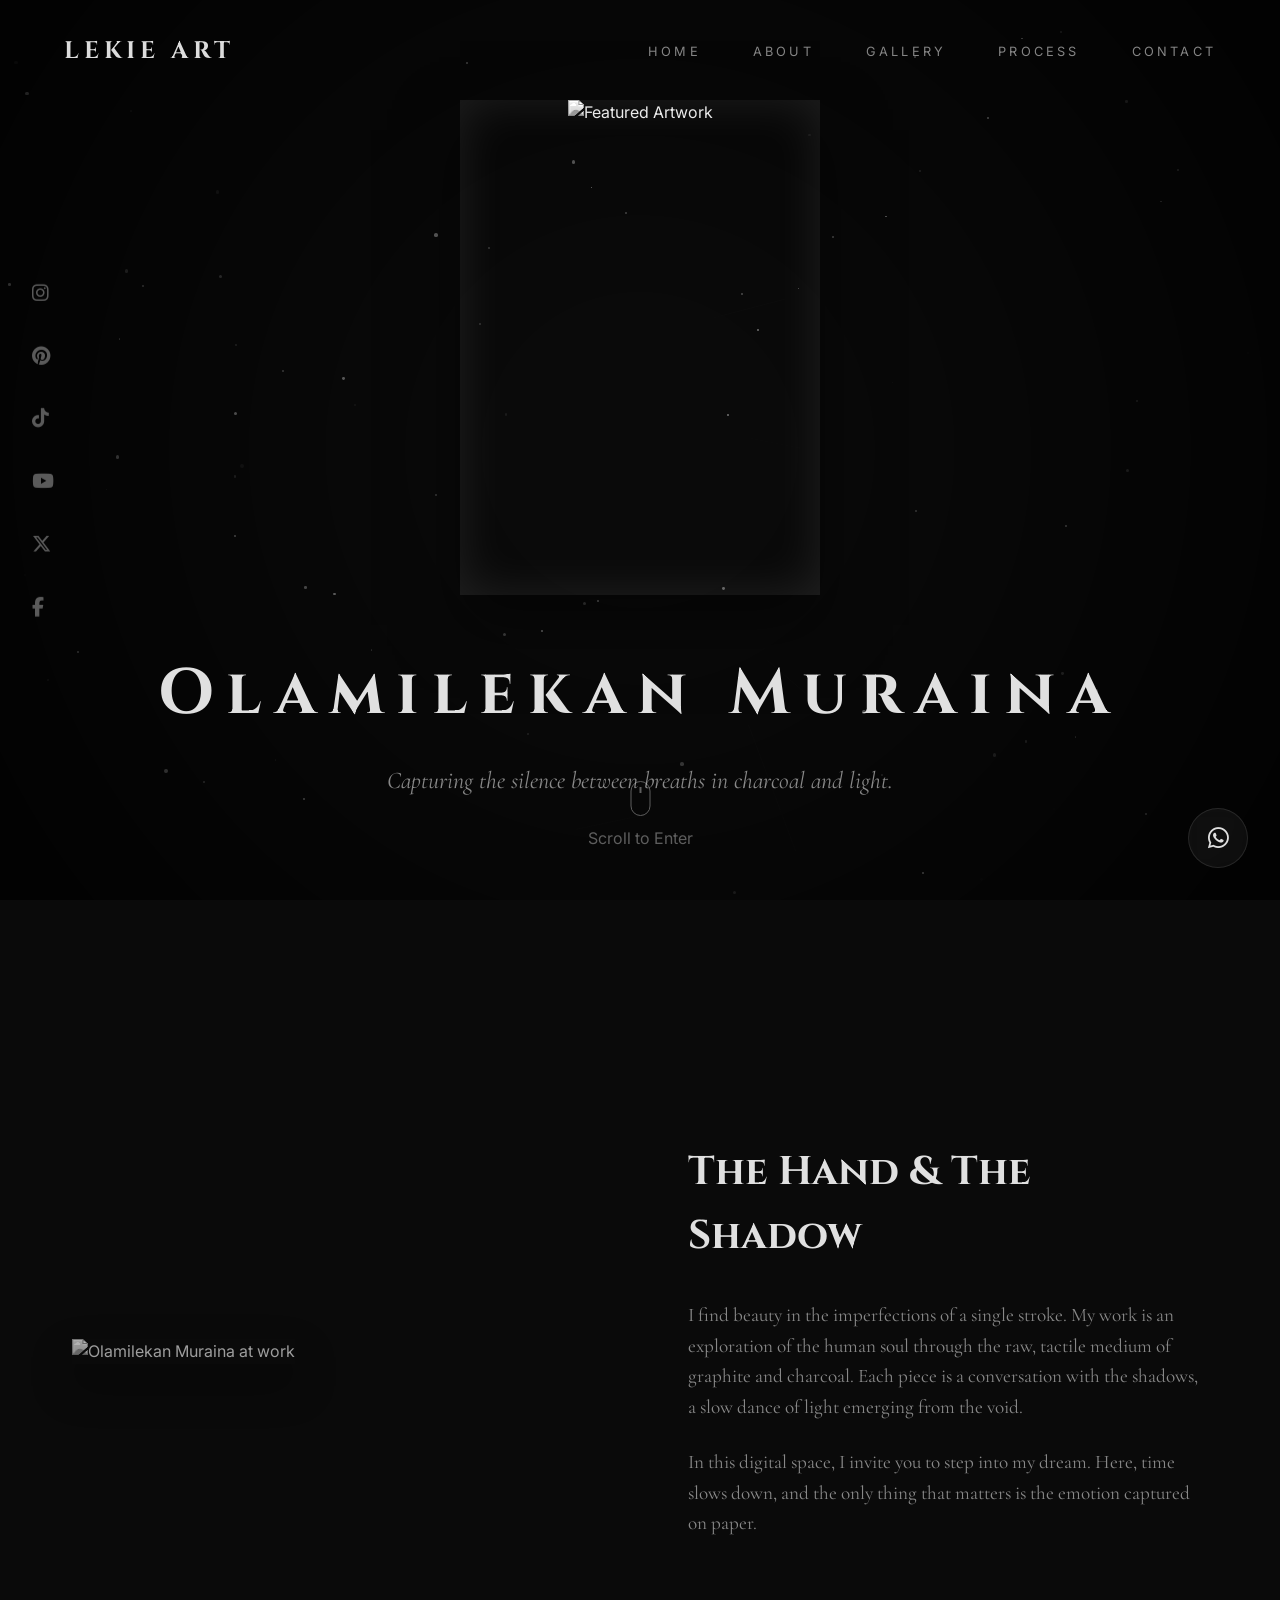
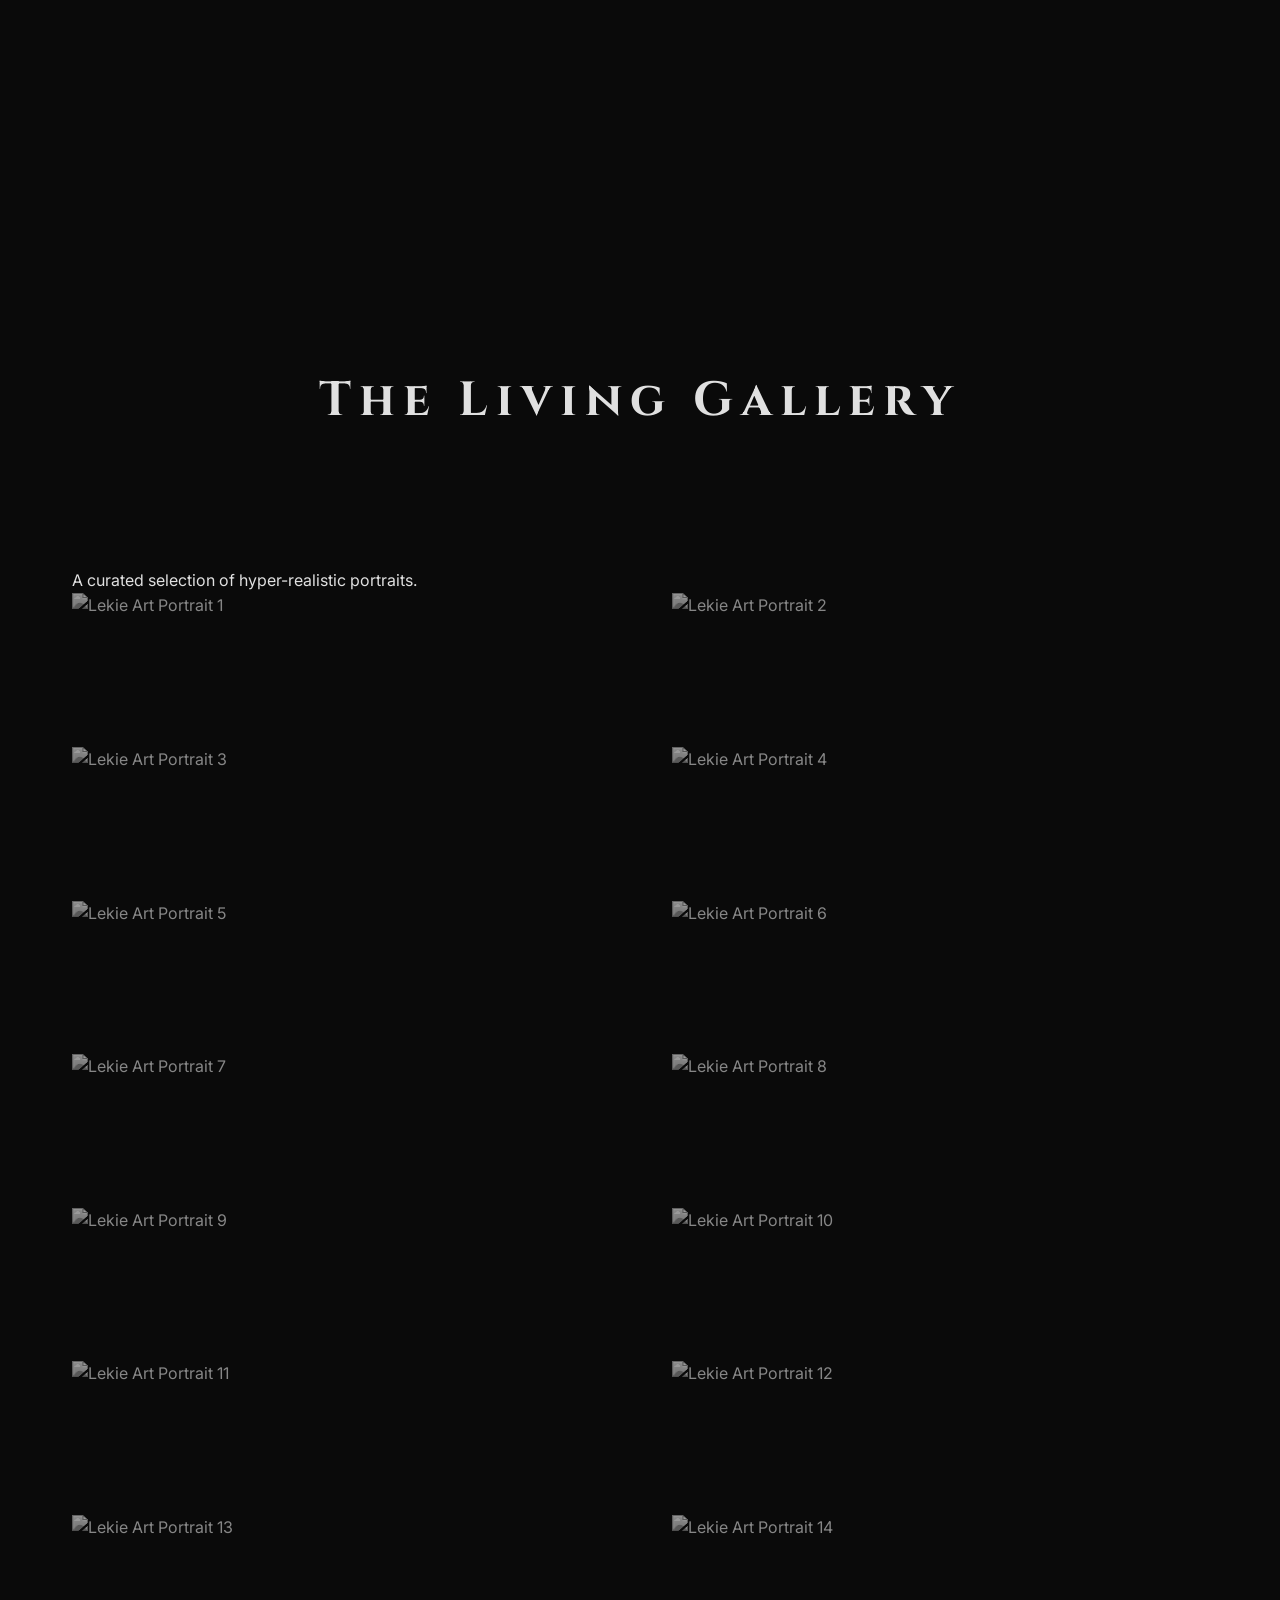
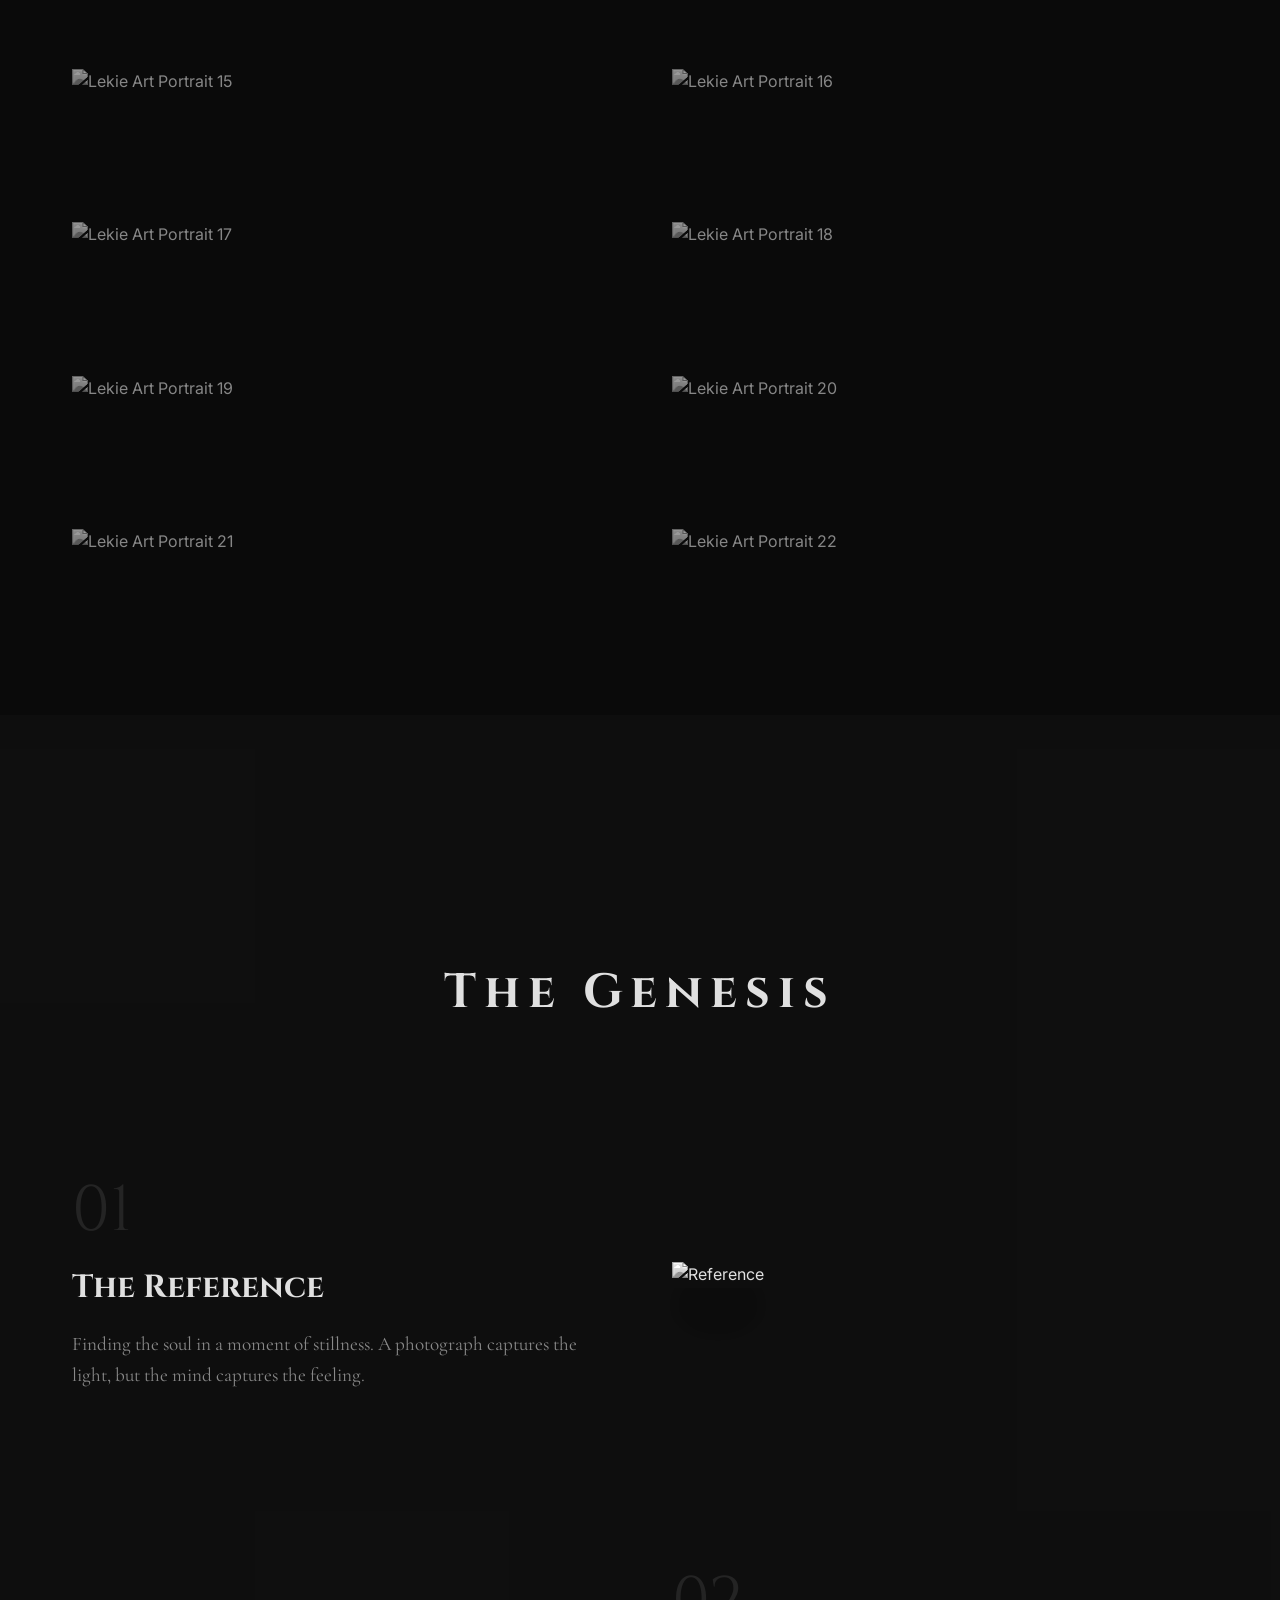
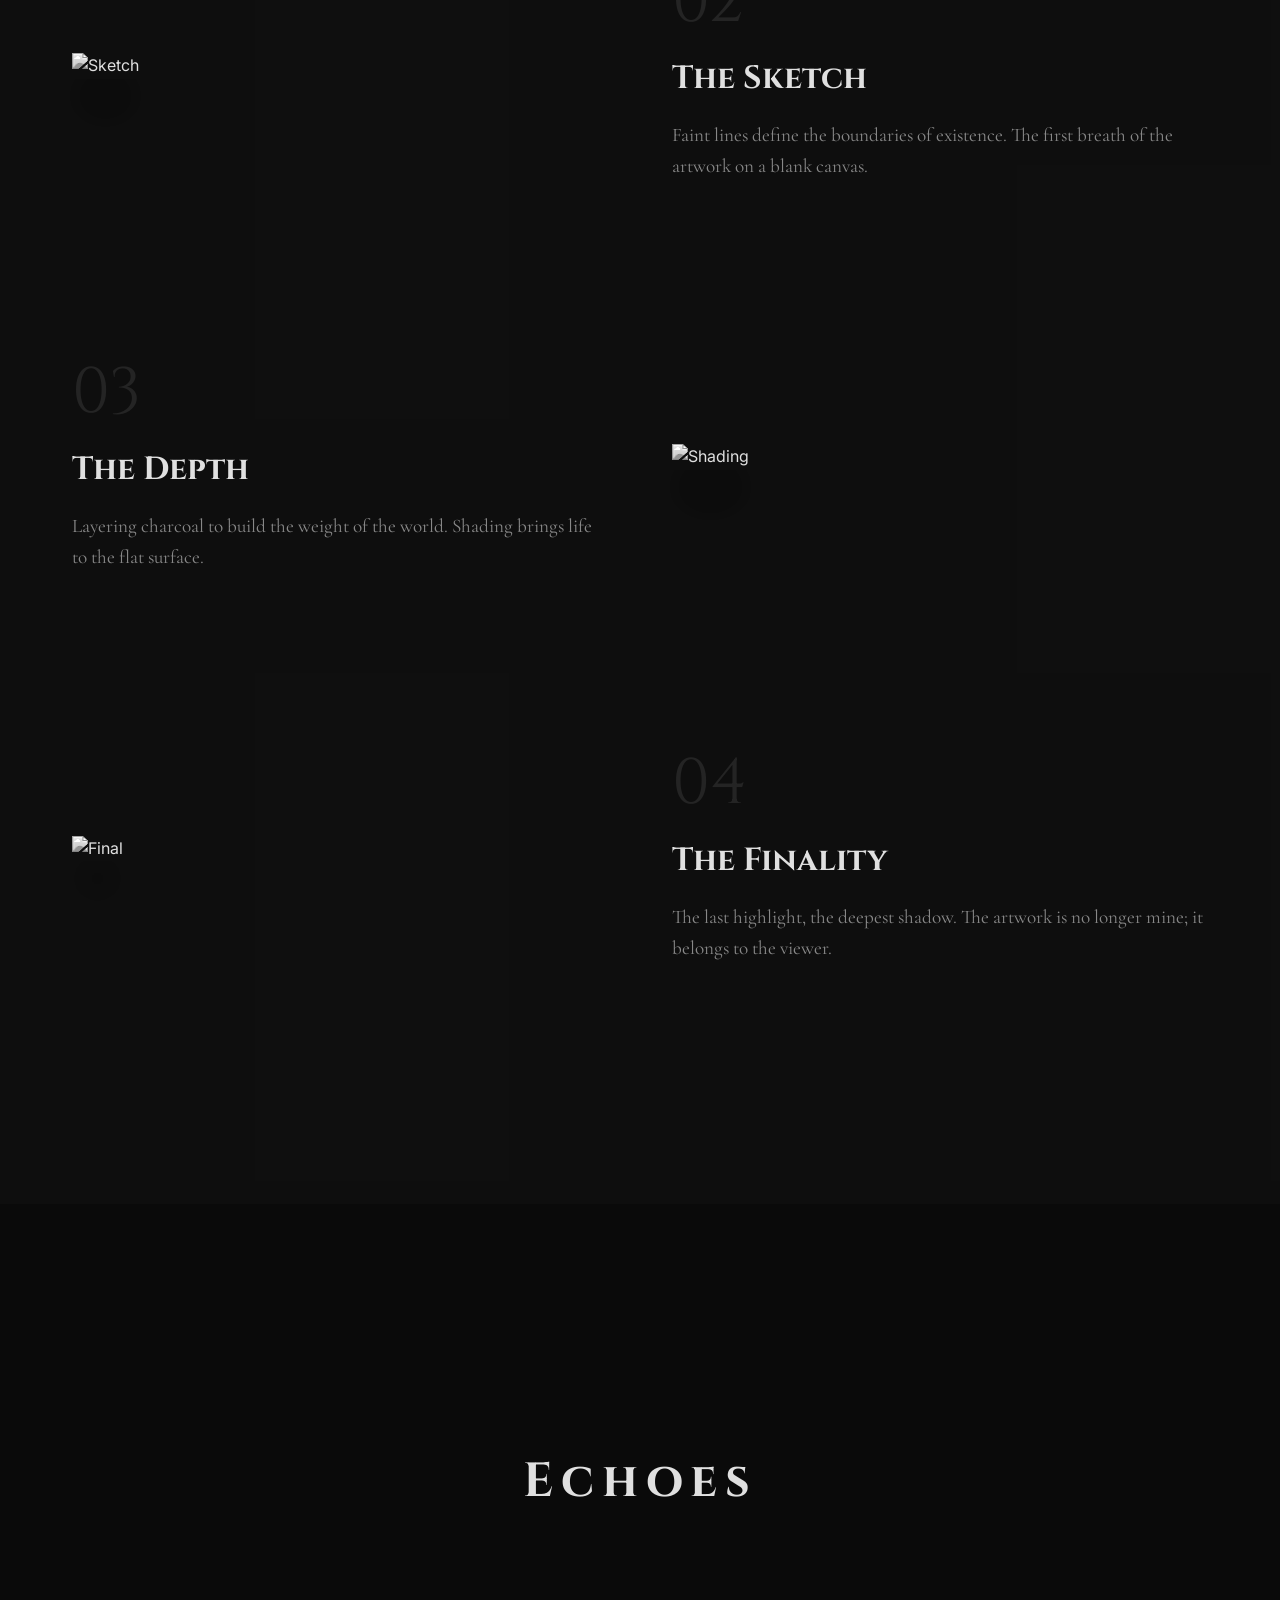
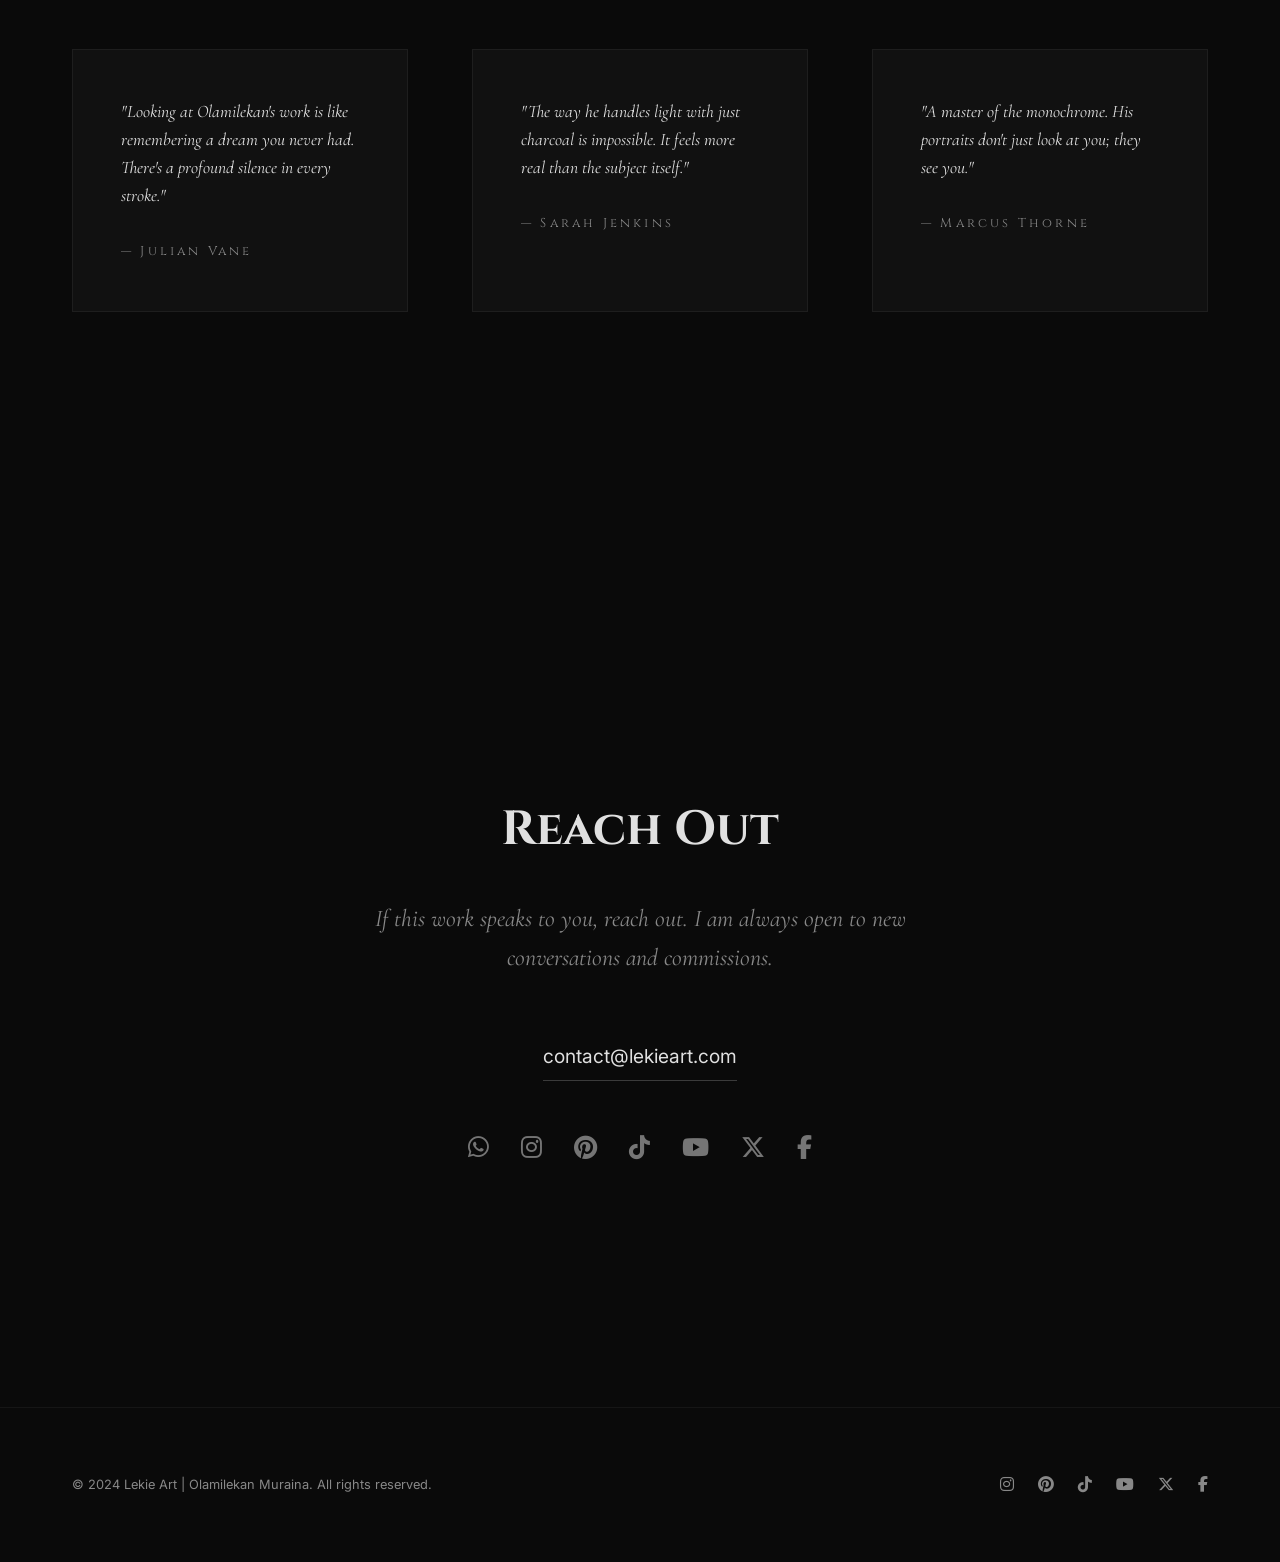
==== index.html @ ccc3f645 "Update index.html" ====
<!DOCTYPE html>
<html lang="en">
<head>
    <meta charset="UTF-8">
    <meta name="viewport" content="width=device-width, initial-scale=1.0">
    <title>Lekie Art | Immersive Portrait Gallery by Olamilekan Muraina</title>
    <link rel="stylesheet" href="style.css">
    <!-- Google Fonts for elegant typography -->
    <link rel="preconnect" href="https://fonts.googleapis.com">
    <link rel="preconnect" href="https://fonts.gstatic.com" crossorigin>
    <link href="https://fonts.googleapis.com/css2?family=Cinzel:wght@400;700&family=Cormorant+Garamond:ital,wght@0,300;0,400;0,600;1,300&family=Inter:wght@300;400&display=swap" rel="stylesheet">
    <!-- Font Awesome for minimal social icons -->
    <link rel="stylesheet" href="https://cdnjs.cloudflare.com/ajax/libs/font-awesome/6.4.0/css/all.min.css">
</head>
<body class="dark-theme">
    <!-- Background Experience Layers -->
    <div class="experience-container">
        <div class="fog-layer layer-1"></div>
        <div class="fog-layer layer-2"></div>
        <div class="particles-container" id="particles"></div>
        <canvas id="pencil-canvas"></canvas>
        <div class="vignette-overlay"></div>
        <div class="texture-overlay"></div>
    </div>

    <!-- Floating Side Dock (Desktop Only) -->
    <div class="side-dock">
        <a href="https://instagram.com" target="_blank" title="Instagram"><i class="fab fa-instagram"></i></a>
        <a href="https://pinterest.com" target="_blank" title="Pinterest"><i class="fab fa-pinterest"></i></a>
        <a href="https://tiktok.com" target="_blank" title="TikTok"><i class="fab fa-tiktok"></i></a>
        <a href="https://youtube.com" target="_blank" title="YouTube"><i class="fab fa-youtube"></i></a>
        <a href="https://twitter.com" target="_blank" title="X (Twitter)"><i class="fab fa-x-twitter"></i></a>
        <a href="https://facebook.com" target="_blank" title="Facebook"><i class="fab fa-facebook-f"></i></a>
    </div>

    <!-- Floating WhatsApp Button -->
    <a href="https://wa.me/1234567890?text=Hello%20Lekie%20Art,%20I%20would%20like%20to%20order%20a%20portrait." class="whatsapp-floating" target="_blank">
        <i class="fab fa-whatsapp"></i>
    </a>

    <!-- Navigation -->
    <nav class="main-nav">
        <div class="nav-logo" data-i18n="nav_logo">LEKIE ART</div>
        <div class="nav-links">
            <a href="#hero" data-i18n="nav_home">Home</a>
            <a href="#about" data-i18n="nav_about">About</a>
            <a href="#gallery" data-i18n="nav_gallery">Gallery</a>
            <a href="#process" data-i18n="nav_process">Process</a>
            <a href="#contact" data-i18n="nav_contact">Contact</a>
        </div>
        <div class="mobile-menu-toggle">
            <span></span>
            <span></span>
        </div>
    </nav>

    <main>
        <!-- 1. HERO SECTION -->
        <section id="hero" class="hero-section">
            <div class="hero-content">
                <div class="hero-artwork-container">
                    <img src="https://lh3.googleusercontent.com/pw/AP1GczMGSm-bZeTIZb7qQDPMNrzIxMgTmLqGm0sz9hpYajtfH-E4pO7nDr1UjZapRUQzbI-PKHCGfVksMRycrynv6yRExTO1uNEaJqpLobN8vYp6CTWjcqE=w1200" alt="Featured Artwork" class="hero-artwork">
                    <div class="artwork-glow"></div>
                </div>
                <div class="hero-text">
                    <h1 class="artist-name" data-i18n="artist_name">Olamilekan Muraina</h1>
                    <p class="emotional-line" data-i18n="hero_tagline">Capturing the silence between breaths in charcoal and light.</p>
                </div>
            </div>
            <div class="scroll-indicator">
                <div class="mouse"></div>
                <span data-i18n="scroll_down">Scroll to Enter</span>
            </div>
        </section>

        <!-- 2. ABOUT SECTION -->
        <section id="about" class="about-section reveal">
            <div class="container">
                <div class="about-grid">
                    <div class="about-image">
                        <img src="https://lh3.googleusercontent.com/pw/AP1GczP4dQIBBVotS_jtjJnp9sKLzruAUqhMxHumhxBW5XoSNMDYR--uMN8Xb8tub9FPpuq5xAyDcCZ65u-YtlrCeI_0YnhIMIGHE0jyleSlO87Er714FqY=w800" alt="Olamilekan Muraina at work">
                    </div>
                    <div class="about-content">
                        <h2 data-i18n="about_title">The Hand & The Shadow</h2>
                        <p data-i18n="about_p1">I find beauty in the imperfections of a single stroke. My work is an exploration of the human soul through the raw, tactile medium of graphite and charcoal. Each piece is a conversation with the shadows, a slow dance of light emerging from the void.</p>
                        <p data-i18n="about_p2">In this digital space, I invite you to step into my dream. Here, time slows down, and the only thing that matters is the emotion captured on paper.</p>
                    </div>
                </div>
            </div>
        </section>

        <!-- GALLERY: Auto-Rendering Grid -->
        <section id="gallery" class="gallery-section reveal">
            <div class="container">
                <div class="section-header">
                    <h2 class="section-title">The Living Gallery</h2>
                    <p class="section-subtitle">A curated selection of hyper-realistic portraits.</p>
                </div>
                <div class="gallery-grid" id="auto-gallery">
                    <!-- Images will be auto-rendered here from Google Photos -->
                </div>
            </div>
        </section>

        <!-- 5. PROCESS SECTION -->
        <section id="process" class="process-section reveal">
            <div class="container">
                <h2 class="section-title" data-i18n="process_title">The Genesis</h2>
                <div class="process-walkthrough">
                    <div class="process-step" data-step="1">
                        <div class="step-info">
                            <span class="step-number">01</span>
                            <h3 data-i18n="process_step1_title">The Reference</h3>
                            <p data-i18n="process_step1_desc">Finding the soul in a moment of stillness. A photograph captures the light, but the mind captures the feeling.</p>
                        </div>
                        <div class="step-visual">
                            <img src="https://lh3.googleusercontent.com/pw/AP1GczOhOQx1TqAq3IYuMtusn6HvGn8IPzCKhoER8eDU8Q35Tne_iFlpS5HgGekLYIYyOFBvieD8pVban8BmMFfhyf6XwjuzK44pQVUGz4OlUYStZcAaCZU=w600" alt="Reference">
                        </div>
                    </div>
                    <div class="process-step" data-step="2">
                        <div class="step-info">
                            <span class="step-number">02</span>
                            <h3 data-i18n="process_step2_title">The Sketch</h3>
                            <p data-i18n="process_step2_desc">Faint lines define the boundaries of existence. The first breath of the artwork on a blank canvas.</p>
                        </div>
                        <div class="step-visual">
                            <img src="https://lh3.googleusercontent.com/pw/AP1GczOyTUkYgCdMAAW0nb-kPETmjZQ6nS9F9ZR981XqrOAu-ApGogU2wYqlQsH4CCnKzO5dSbti_lu9Y9EFn6ltyCtebEOiIxyyzR5FXuZU__qgKSHE90k=w600" alt="Sketch">
                        </div>
                    </div>
                    <div class="process-step" data-step="3">
                        <div class="step-info">
                            <span class="step-number">03</span>
                            <h3 data-i18n="process_step3_title">The Depth</h3>
                            <p data-i18n="process_step3_desc">Layering charcoal to build the weight of the world. Shading brings life to the flat surface.</p>
                        </div>
                        <div class="step-visual">
                            <img src="https://lh3.googleusercontent.com/pw/AP1GczMyXDhuj4c7VA0lA7_V4XqohxdsrXSnK5e8oRMh91q67Pxgds5a7VrWBV5Am5s_yAcayJm-RN2yfS0JMCl5hkZA_pIr6pYq9JxaNamobTI1npdFzFA=w600" alt="Shading">
                        </div>
                    </div>
                    <div class="process-step" data-step="4">
                        <div class="step-info">
                            <span class="step-number">04</span>
                            <h3 data-i18n="process_step4_title">The Finality</h3>
                            <p data-i18n="process_step4_desc">The last highlight, the deepest shadow. The artwork is no longer mine; it belongs to the viewer.</p>
                        </div>
                        <div class="step-visual">
                            <img src="https://lh3.googleusercontent.com/pw/AP1GczPfgz-jIjTgGUKhU_C1srDqM2xaWS7JGQSInTe4zizJkL1stZHwyWzeoyZNJaxFw3fRZ1er0H-H7AVuzyKKXugOERjr8QGwgoOd9oVR9FkVLeJUllE=w600" alt="Final">
                        </div>
                    </div>
                </div>
            </div>
        </section>

        <!-- 6. TESTIMONIAL SECTION -->
        <section id="testimonials" class="testimonials-section reveal">
            <div class="container">
                <h2 class="section-title" data-i18n="testimonials_title">Echoes</h2>
                <div class="testimonial-grid">
                    <div class="testimonial-card">
                        <p class="quote" data-i18n="testimonial1_text">"Looking at Olamilekan's work is like remembering a dream you never had. There's a profound silence in every stroke."</p>
                        <p class="author">— Julian Vane</p>
                    </div>
                    <div class="testimonial-card">
                        <p class="quote" data-i18n="testimonial2_text">"The way he handles light with just charcoal is impossible. It feels more real than the subject itself."</p>
                        <p class="author">— Sarah Jenkins</p>
                    </div>
                    <div class="testimonial-card">
                        <p class="quote" data-i18n="testimonial3_text">"A master of the monochrome. His portraits don't just look at you; they see you."</p>
                        <p class="author">— Marcus Thorne</p>
                    </div>
                </div>
            </div>
        </section>

        <!-- 7. CONTACT SECTION -->
        <section id="contact" class="contact-section reveal">
            <div class="container">
                <div class="contact-content">
                    <h2 data-i18n="contact_title">Reach Out</h2>
                    <p class="invitation" data-i18n="contact_invitation">If this work speaks to you, reach out. I am always open to new conversations and commissions.</p>
                    <div class="contact-links">
                        <a href="mailto:contact@lekieart.com" class="contact-link email">contact@lekieart.com</a>
                        <div class="contact-social-icons">
                            <a href="https://wa.me/1234567890?text=Hello%20Lekie%20Art,%20I%20would%20like%20to%20order%20a%20portrait." target="_blank"><i class="fab fa-whatsapp"></i></a>
                            <a href="https://instagram.com" target="_blank"><i class="fab fa-instagram"></i></a>
                            <a href="https://pinterest.com" target="_blank"><i class="fab fa-pinterest"></i></a>
                            <a href="https://tiktok.com" target="_blank"><i class="fab fa-tiktok"></i></a>
                            <a href="https://youtube.com" target="_blank"><i class="fab fa-youtube"></i></a>
                            <a href="https://twitter.com" target="_blank"><i class="fab fa-x-twitter"></i></a>
                            <a href="https://facebook.com" target="_blank"><i class="fab fa-facebook-f"></i></a>
                        </div>
                    </div>
                </div>
            </div>
        </section>
    </main>

    <!-- 8. FOOTER -->
    <footer class="main-footer">
        <div class="container">
            <div class="footer-grid">
                <div class="footer-info">
                    <p>&copy; 2024 Lekie Art | Olamilekan Muraina. <span data-i18n="footer_rights">All rights reserved.</span></p>
                </div>
                <div class="footer-social">
                    <a href="https://instagram.com" target="_blank"><i class="fab fa-instagram"></i></a>
                    <a href="https://pinterest.com" target="_blank"><i class="fab fa-pinterest"></i></a>
                    <a href="https://tiktok.com" target="_blank"><i class="fab fa-tiktok"></i></a>
                    <a href="https://youtube.com" target="_blank"><i class="fab fa-youtube"></i></a>
                    <a href="https://twitter.com" target="_blank"><i class="fab fa-x-twitter"></i></a>
                    <a href="https://facebook.com" target="_blank"><i class="fab fa-facebook-f"></i></a>
                </div>
            </div>
        </div>
    </footer>

    <!-- 4. ARTWORK VIEW MODE (LIGHTBOX) -->
    <div id="lightbox" class="lightbox">
        <div class="lightbox-close">&times;</div>
        <div class="lightbox-content">
            <img id="lightbox-img" src="" alt="Enlarged Artwork">
            <div class="lightbox-caption">
                <h3 id="lightbox-title"></h3>
                <p id="lightbox-desc"></p>
                <p id="lightbox-price" class="price-tag"></p>
            </div>
        </div>
        <div class="lightbox-nav">
            <button id="prev-art">&larr;</button>
            <button id="next-art">&rarr;</button>
        </div>
    </div>

    <script src="script.js"></script>
</body>
</html>
---- style.css ----
/* 
   LEKIE ART - STYLESHEET
   Cinematic, Emotional, Immersive
*/

:root {
    --bg-color: #0a0a0a;
    --text-color: #e0e0e0;
    --accent-color: #ffffff;
    --dim-text: #888888;
    --overlay-bg: rgba(0, 0, 0, 0.95);
    --transition-slow: 1.2s cubic-bezier(0.2, 0, 0.2, 1);
    --transition-med: 0.6s cubic-bezier(0.4, 0, 0.2, 1);
    --font-main: 'Inter', sans-serif;
    --font-serif: 'Cormorant Garamond', serif;
    --font-display: 'Cinzel', serif;
}

* {
    margin: 0;
    padding: 0;
    box-sizing: border-box;
}

html {
    scroll-behavior: smooth;
}

body {
    background-color: var(--bg-color);
    color: var(--text-color);
    font-family: var(--font-main);
    line-height: 1.6;
    overflow-x: hidden;
    -webkit-font-smoothing: antialiased;
}

.container {
    max-width: 1200px;
    margin: 0 auto;
    padding: 0 2rem;
}

/* --- BACKGROUND EXPERIENCE --- */

.experience-container {
    position: fixed;
    top: 0;
    left: 0;
    width: 100%;
    height: 100%;
    z-index: -1;
    overflow: hidden;
    pointer-events: none;
}

.fog-layer {
    position: absolute;
    top: 0;
    left: 0;
    width: 200%;
    height: 100%;
    background: url('https://www.transparenttextures.com/patterns/fog.png');
    opacity: 0.15;
    filter: blur(8px);
}

.layer-1 {
    animation: fogMove 60s linear infinite;
}

.layer-2 {
    animation: fogMove 90s linear infinite reverse;
    opacity: 0.1;
}

@keyframes fogMove {
    from { transform: translateX(0); }
    to { transform: translateX(-50%); }
}

#pencil-canvas {
    position: absolute;
    top: 0;
    left: 0;
    width: 100%;
    height: 100%;
    opacity: 0.2;
}

.vignette-overlay {
    position: absolute;
    top: 0;
    left: 0;
    width: 100%;
    height: 100%;
    background: radial-gradient(circle, transparent 20%, rgba(0,0,0,0.8) 100%);
}

.texture-overlay {
    position: absolute;
    top: 0;
    left: 0;
    width: 100%;
    height: 100%;
    background-image: url('https://www.transparenttextures.com/patterns/paper-fibers.png');
    opacity: 0.05;
    mix-blend-mode: overlay;
}

/* --- FLOATING ELEMENTS --- */

.side-dock {
    position: fixed;
    left: 2rem;
    top: 50%;
    transform: translateY(-50%);
    display: flex;
    flex-direction: column;
    gap: 2rem;
    z-index: 100;
    mix-blend-mode: difference;
}

.side-dock a {
    color: var(--text-color);
    font-size: 1.2rem;
    opacity: 0.4;
    transition: var(--transition-med);
}

.side-dock a:hover {
    opacity: 1;
    transform: scale(1.2);
    text-shadow: 0 0 10px rgba(255,255,255,0.5);
}

.whatsapp-floating {
    position: fixed;
    right: 2rem;
    bottom: 2rem;
    width: 60px;
    height: 60px;
    background: rgba(255,255,255,0.05);
    border: 1px solid rgba(255,255,255,0.1);
    border-radius: 50%;
    display: flex;
    align-items: center;
    justify-content: center;
    color: var(--text-color);
    font-size: 1.5rem;
    z-index: 1000;
    backdrop-filter: blur(10px);
    transition: var(--transition-med);
    text-decoration: none;
}

.whatsapp-floating:hover {
    background: rgba(255,255,255,0.1);
    transform: scale(1.1) rotate(10deg);
    box-shadow: 0 0 30px rgba(255,255,255,0.1);
}

/* --- NAVIGATION --- */

.main-nav {
    position: fixed;
    top: 0;
    left: 0;
    width: 100%;
    padding: 2rem 4rem;
    display: flex;
    justify-content: space-between;
    align-items: center;
    z-index: 100;
    mix-blend-mode: difference;
}

.nav-logo {
    font-family: var(--font-display);
    font-size: 1.5rem;
    letter-spacing: 0.3rem;
    font-weight: 700;
}

.nav-links a {
    color: var(--text-color);
    text-decoration: none;
    margin-left: 3rem;
    font-size: 0.8rem;
    text-transform: uppercase;
    letter-spacing: 0.2rem;
    transition: opacity 0.3s ease;
    opacity: 0.6;
}

.nav-links a:hover {
    opacity: 1;
}

.mobile-menu-toggle {
    display: none;
    cursor: pointer;
}

/* --- HERO SECTION --- */

.hero-section {
    height: 100vh;
    display: flex;
    align-items: center;
    justify-content: center;
    position: relative;
}

.hero-content {
    text-align: center;
    display: flex;
    flex-direction: column;
    align-items: center;
}

.hero-artwork-container {
    position: relative;
    width: 40vh;
    height: 55vh;
    margin-bottom: 3rem;
    box-shadow: 0 30px 60px rgba(0,0,0,0.5);
    animation: float 6s ease-in-out infinite;
}

.hero-artwork {
    width: 100%;
    height: 100%;
    object-fit: cover;
    filter: grayscale(100%) contrast(110%);
    transition: filter 1s ease;
}

.artwork-glow {
    position: absolute;
    top: 0;
    left: 0;
    width: 100%;
    height: 100%;
    box-shadow: inset 0 0 50px rgba(255,255,255,0.1);
    pointer-events: none;
}

.artist-name {
    font-family: var(--font-display);
    font-size: 4rem;
    letter-spacing: 0.8rem;
    margin-bottom: 1rem;
    opacity: 0;
    transform: translateY(20px);
    animation: fadeInUp 2s forwards 0.5s;
}

.emotional-line {
    font-family: var(--font-serif);
    font-style: italic;
    font-size: 1.5rem;
    color: var(--dim-text);
    opacity: 0;
    transform: translateY(20px);
    animation: fadeInUp 2s forwards 1s;
}

@keyframes fadeInUp {
    to { opacity: 1; transform: translateY(0); }
}

@keyframes float {
    0%, 100% { transform: translateY(0); }
    50% { transform: translateY(-20px); }
}

.scroll-indicator {
    position: absolute;
    bottom: 3rem;
    left: 50%;
    transform: translateX(-50%);
    display: flex;
    flex-direction: column;
    align-items: center;
    opacity: 0.4;
}

.mouse {
    width: 20px;
    height: 35px;
    border: 1px solid var(--text-color);
    border-radius: 10px;
    position: relative;
    margin-bottom: 10px;
}

.mouse::before {
    content: '';
    position: absolute;
    top: 5px;
    left: 50%;
    width: 2px;
    height: 6px;
    background: var(--text-color);
    transform: translateX(-50%);
    animation: scrollWheel 2s infinite;
}

@keyframes scrollWheel {
    0% { opacity: 1; transform: translateX(-50%) translateY(0); }
    100% { opacity: 0; transform: translateX(-50%) translateY(15px); }
}

/* --- ABOUT SECTION --- */

.about-section {
    padding: 15rem 0;
}

.about-grid {
    display: grid;
    grid-template-columns: 1fr 1fr;
    gap: 6rem;
    align-items: center;
}

.about-image img {
    width: 100%;
    filter: grayscale(100%) brightness(0.7);
    box-shadow: 0 20px 40px rgba(0,0,0,0.4);
}

.about-content h2 {
    font-family: var(--font-display);
    font-size: 2.5rem;
    margin-bottom: 2rem;
}

.about-content p {
    font-family: var(--font-serif);
    font-size: 1.2rem;
    margin-bottom: 1.5rem;
    color: var(--dim-text);
}

/* --- GALLERY SECTION --- */

.gallery-section {
    padding: 10rem 0;
}

.section-title {
    font-family: var(--font-display);
    font-size: 3rem;
    text-align: center;
    margin-bottom: 8rem;
    letter-spacing: 0.5rem;
}

.gallery-grid {
    display: grid;
    grid-template-columns: repeat(auto-fill, minmax(350px, 1fr));
    gap: 8rem 4rem;
}

.gallery-item {
    cursor: pointer;
    position: relative;
    overflow: hidden;
}

.gallery-item img {
    width: 100%;
    height: 500px;
    object-fit: cover;
    filter: grayscale(100%) brightness(0.6);
    transition: var(--transition-med);
}

.gallery-item:hover img {
    filter: grayscale(0%) brightness(1);
    transform: scale(1.05);
}

.item-info {
    margin-top: 1.5rem;
    text-align: center;
    opacity: 0;
    transition: var(--transition-med);
}

.gallery-item:hover .item-info {
    opacity: 1;
}

.item-info h3 {
    font-family: var(--font-display);
    font-size: 1rem;
    letter-spacing: 0.1rem;
}

.item-info p {
    font-family: var(--font-serif);
    font-style: italic;
    color: var(--dim-text);
}

/* --- PROCESS SECTION --- */

.process-section {
    padding: 15rem 0;
    background: rgba(255,255,255,0.02);
}

.process-walkthrough {
    display: flex;
    flex-direction: column;
    gap: 10rem;
}

.process-step {
    display: flex;
    align-items: center;
    gap: 4rem;
}

.process-step:nth-child(even) {
    flex-direction: row-reverse;
}

.step-info {
    flex: 1;
}

.step-number {
    font-family: var(--font-display);
    font-size: 4rem;
    opacity: 0.1;
    display: block;
}

.step-info h3 {
    font-family: var(--font-display);
    font-size: 2rem;
    margin-bottom: 1rem;
}

.step-info p {
    font-family: var(--font-serif);
    font-size: 1.2rem;
    color: var(--dim-text);
}

.step-visual {
    flex: 1;
}

.step-visual img {
    width: 100%;
    filter: grayscale(100%);
    box-shadow: 0 30px 60px rgba(0,0,0,0.5);
}

/* --- TESTIMONIALS --- */

.testimonials-section {
    padding: 15rem 0;
}

.testimonial-grid {
    display: grid;
    grid-template-columns: repeat(3, 1fr);
    gap: 4rem;
}

.testimonial-card {
    padding: 3rem;
    background: rgba(255,255,255,0.03);
    border: 1px solid rgba(255,255,255,0.05);
    transition: var(--transition-med);
}

.testimonial-card:hover {
    background: rgba(255,255,255,0.05);
    transform: translateY(-10px);
}

.quote {
    font-family: var(--font-serif);
    font-style: italic;
    font-size: 1.1rem;
    margin-bottom: 2rem;
    color: var(--text-color);
}

.author {
    font-family: var(--font-display);
    font-size: 0.8rem;
    letter-spacing: 0.2rem;
    color: var(--dim-text);
}

/* --- CONTACT SECTION --- */

.contact-section {
    padding: 15rem 0;
    text-align: center;
}

.contact-content h2 {
    font-family: var(--font-display);
    font-size: 3rem;
    margin-bottom: 2rem;
}

.invitation {
    font-family: var(--font-serif);
    font-size: 1.5rem;
    font-style: italic;
    color: var(--dim-text);
    max-width: 600px;
    margin: 0 auto 4rem;
}

.contact-links {
    display: flex;
    flex-direction: column;
    align-items: center;
    gap: 3rem;
}

.email {
    font-size: 1.2rem;
    color: var(--text-color);
    text-decoration: none;
    border-bottom: 1px solid rgba(255,255,255,0.2);
    padding-bottom: 0.5rem;
    transition: border-color 0.3s ease;
}

.email:hover {
    border-color: var(--text-color);
}

.contact-social-icons {
    display: flex;
    gap: 2rem;
    justify-content: center;
}

.contact-social-icons a {
    color: var(--text-color);
    font-size: 1.5rem;
    opacity: 0.5;
    transition: var(--transition-med);
}

.contact-social-icons a:hover {
    opacity: 1;
    transform: translateY(-5px);
    text-shadow: 0 0 15px rgba(255,255,255,0.3);
}

/* --- FOOTER --- */

.main-footer {
    padding: 4rem 0;
    border-top: 1px solid rgba(255,255,255,0.05);
}

.footer-grid {
    display: flex;
    justify-content: space-between;
    align-items: center;
    color: var(--dim-text);
    font-size: 0.8rem;
}

.footer-social {
    display: flex;
    gap: 1.5rem;
}

.footer-social a {
    color: var(--dim-text);
    text-decoration: none;
    font-size: 1rem;
    transition: color 0.3s ease;
}

.footer-social a:hover {
    color: var(--text-color);
}

/* --- LIGHTBOX --- */

.lightbox {
    position: fixed;
    top: 0;
    left: 0;
    width: 100%;
    height: 100%;
    background: var(--overlay-bg);
    z-index: 1000;
    display: none;
    justify-content: center;
    align-items: center;
    opacity: 0;
    transition: opacity 0.5s ease;
}

.lightbox.active {
    display: flex;
    opacity: 1;
}

.lightbox-content {
    max-width: 90%;
    max-height: 80%;
    position: relative;
    display: flex;
    flex-direction: column;
    align-items: center;
}

.lightbox-content img {
    max-width: 100%;
    max-height: 70vh;
    box-shadow: 0 0 100px rgba(0,0,0,0.8);
}

.lightbox-caption {
    margin-top: 2rem;
    text-align: center;
}

.lightbox-caption h3 {
    font-family: var(--font-display);
    font-size: 1.5rem;
    margin-bottom: 0.5rem;
}

.lightbox-caption p {
    font-family: var(--font-serif);
    font-style: italic;
    color: var(--dim-text);
}

.price-tag {
    margin-top: 1rem;
    font-family: var(--font-main);
    font-weight: 300;
    color: var(--text-color);
}

.lightbox-close {
    position: absolute;
    top: 2rem;
    right: 3rem;
    font-size: 3rem;
    cursor: pointer;
    opacity: 0.5;
    transition: opacity 0.3s ease;
}

.lightbox-close:hover {
    opacity: 1;
}

.lightbox-nav {
    position: absolute;
    width: 100%;
    display: flex;
    justify-content: space-between;
    padding: 0 4rem;
    pointer-events: none;
}

.lightbox-nav button {
    background: none;
    border: none;
    color: white;
    font-size: 3rem;
    cursor: pointer;
    pointer-events: auto;
    opacity: 0.3;
    transition: opacity 0.3s ease;
}

.lightbox-nav button:hover {
    opacity: 1;
}

/* --- REVEAL ANIMATION --- */

.reveal {
    opacity: 0;
    transform: translateY(50px);
    transition: all 1.5s cubic-bezier(0.2, 0, 0.2, 1);
}

.reveal.active {
    opacity: 1;
    transform: translateY(0);
}

/* --- RESPONSIVE --- */

@media (max-width: 1200px) {
    .side-dock {
        display: none;
    }
}

@media (max-width: 1024px) {
    .about-grid, .process-step, .process-step:nth-child(even) {
        grid-template-columns: 1fr;
        flex-direction: column;
        gap: 3rem;
    }
    
    .testimonial-grid {
        grid-template-columns: 1fr;
    }
    
    .artist-name {
        font-size: 3rem;
    }
}

@media (max-width: 768px) {
    .main-nav {
        padding: 1.5rem 2rem;
    }
    
    .nav-links {
        display: none; /* Mobile menu logic in JS */
    }
    
    .mobile-menu-toggle {
        display: block;
    }
    
    .hero-artwork-container {
        width: 30vh;
        height: 45vh;
    }
    
    .section-title {
        font-size: 2rem;
        margin-bottom: 4rem;
    }

    .whatsapp-floating {
        width: 50px;
        height: 50px;
        right: 1.5rem;
        bottom: 1.5rem;
        font-size: 1.2rem;
    }

    .contact-social-icons {
        gap: 1.5rem;
    }
}

@media (max-width: 480px) {
    .artist-name {
        font-size: 2.2rem;
        letter-spacing: 0.4rem;
    }
    
    .emotional-line {
        font-size: 1.1rem;
    }

    .gallery-grid {
        grid-template-columns: 1fr;
        gap: 4rem;
    }

    .gallery-item img {
        height: 400px;
    }
}
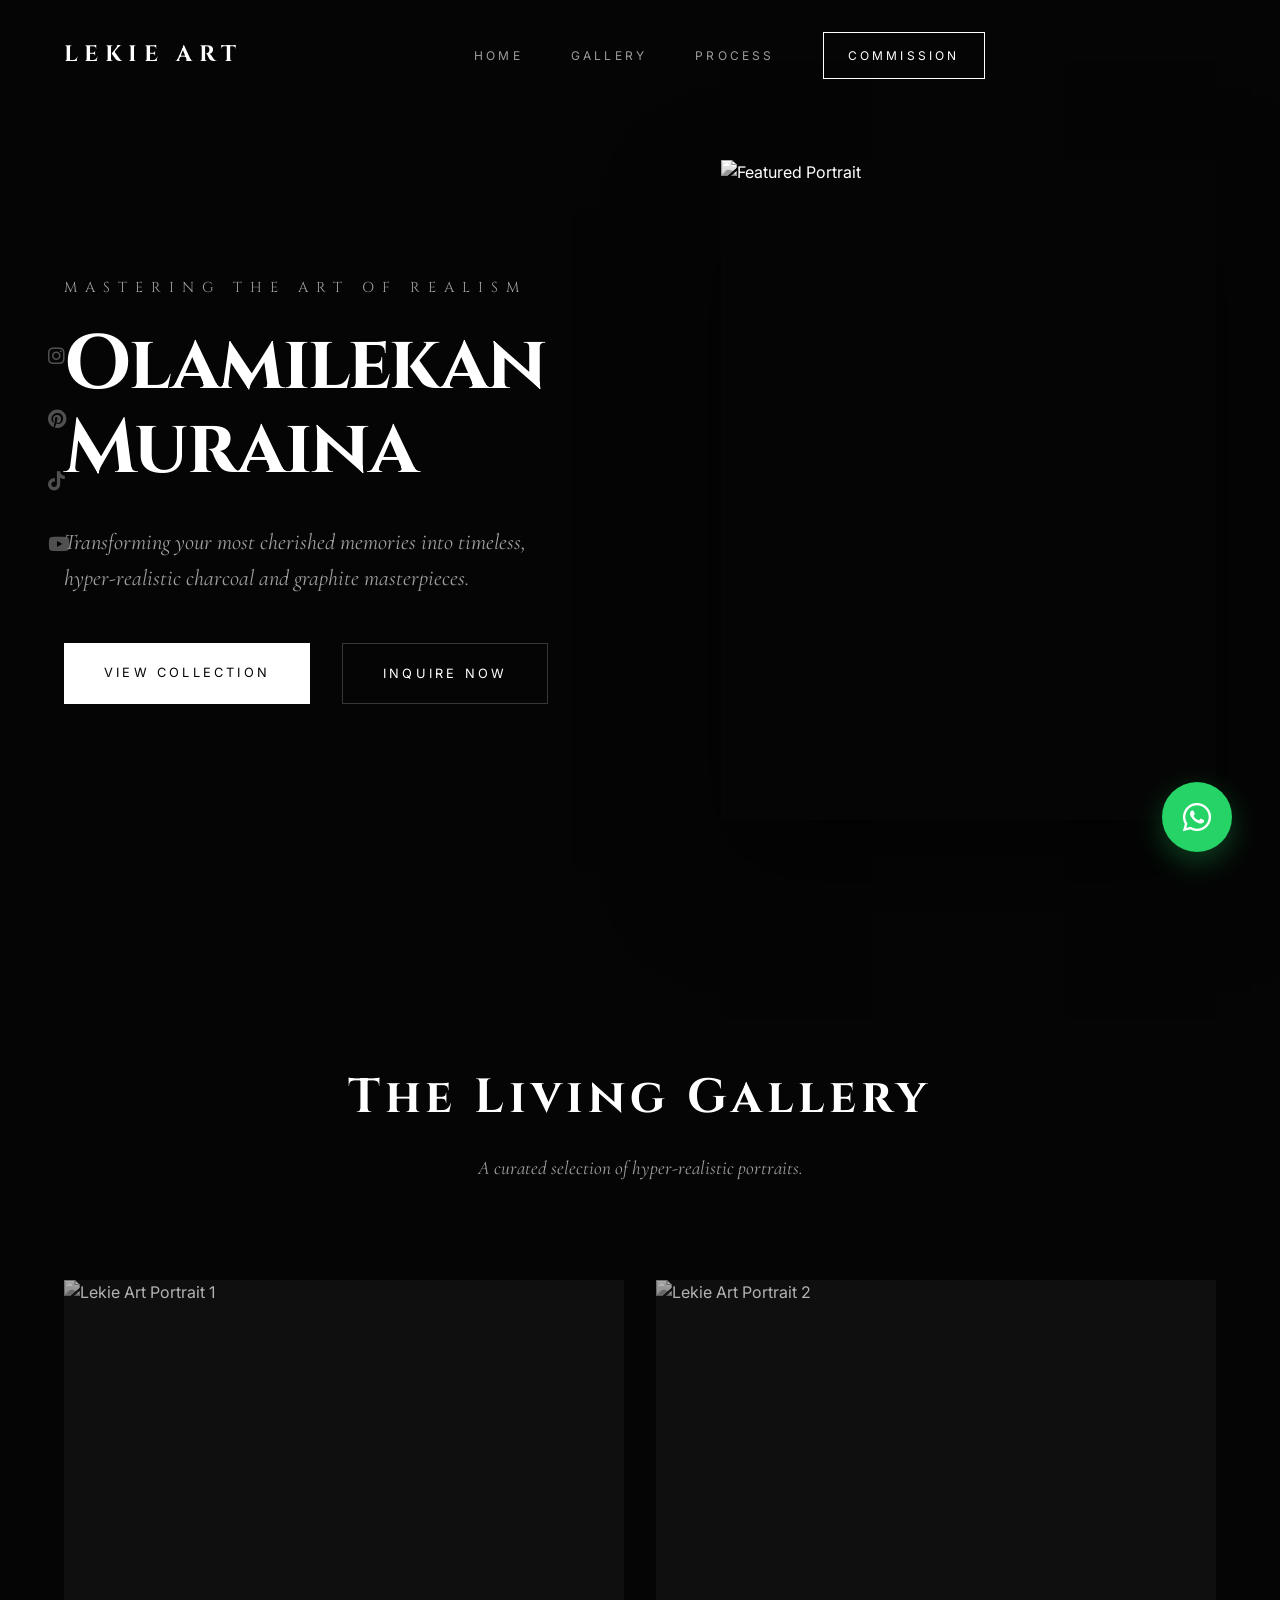
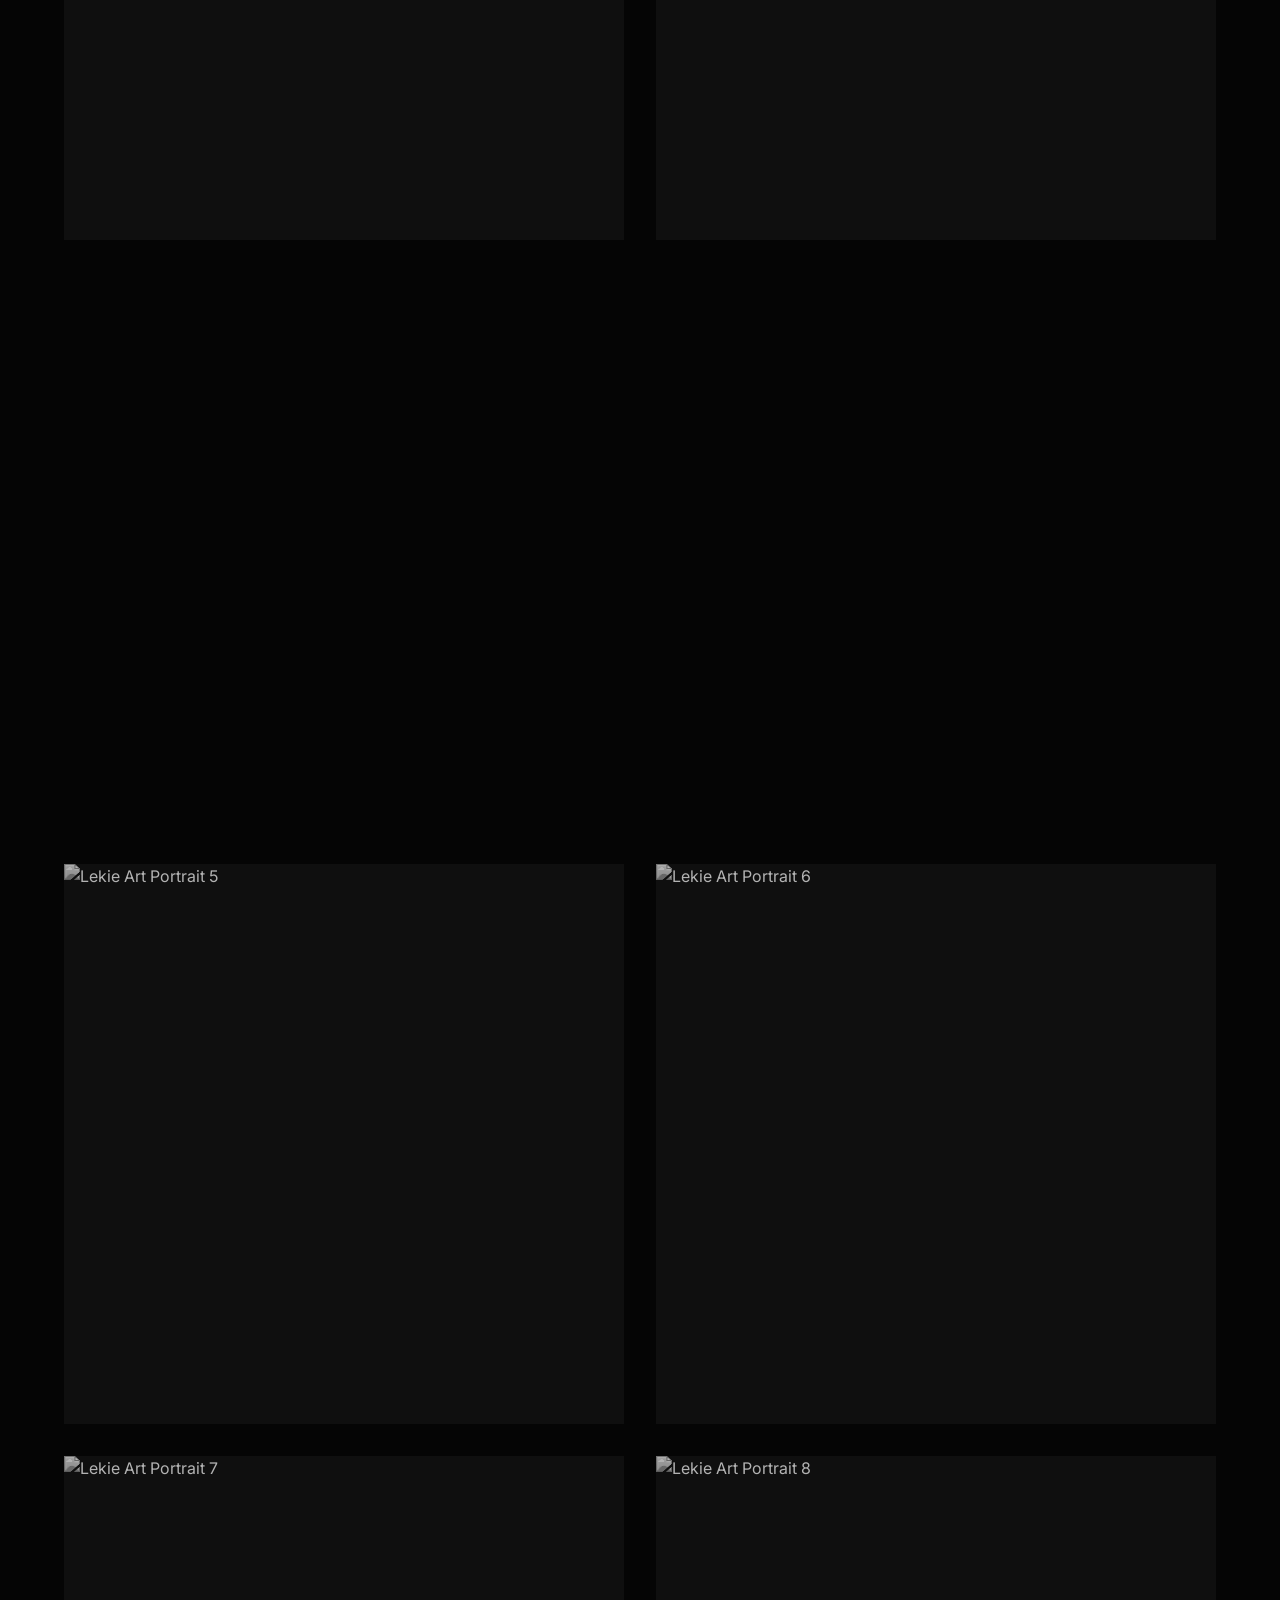
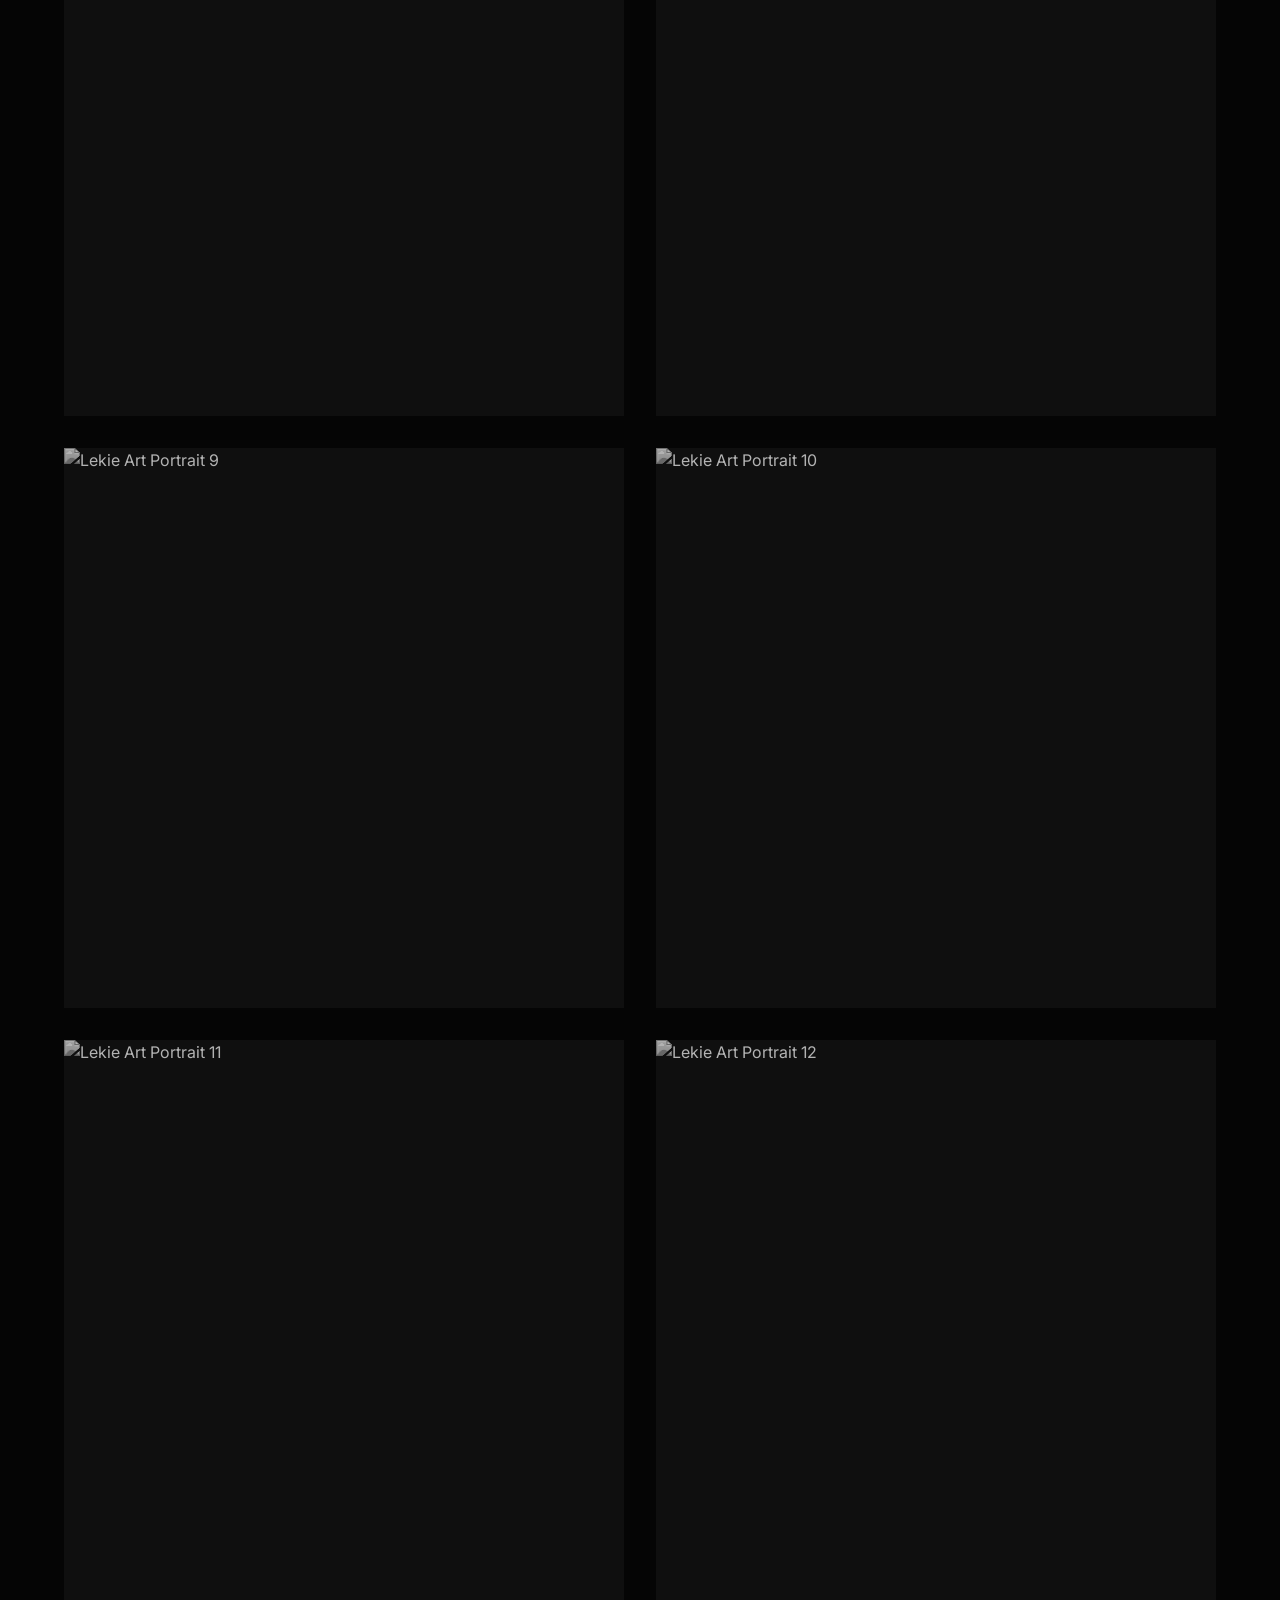
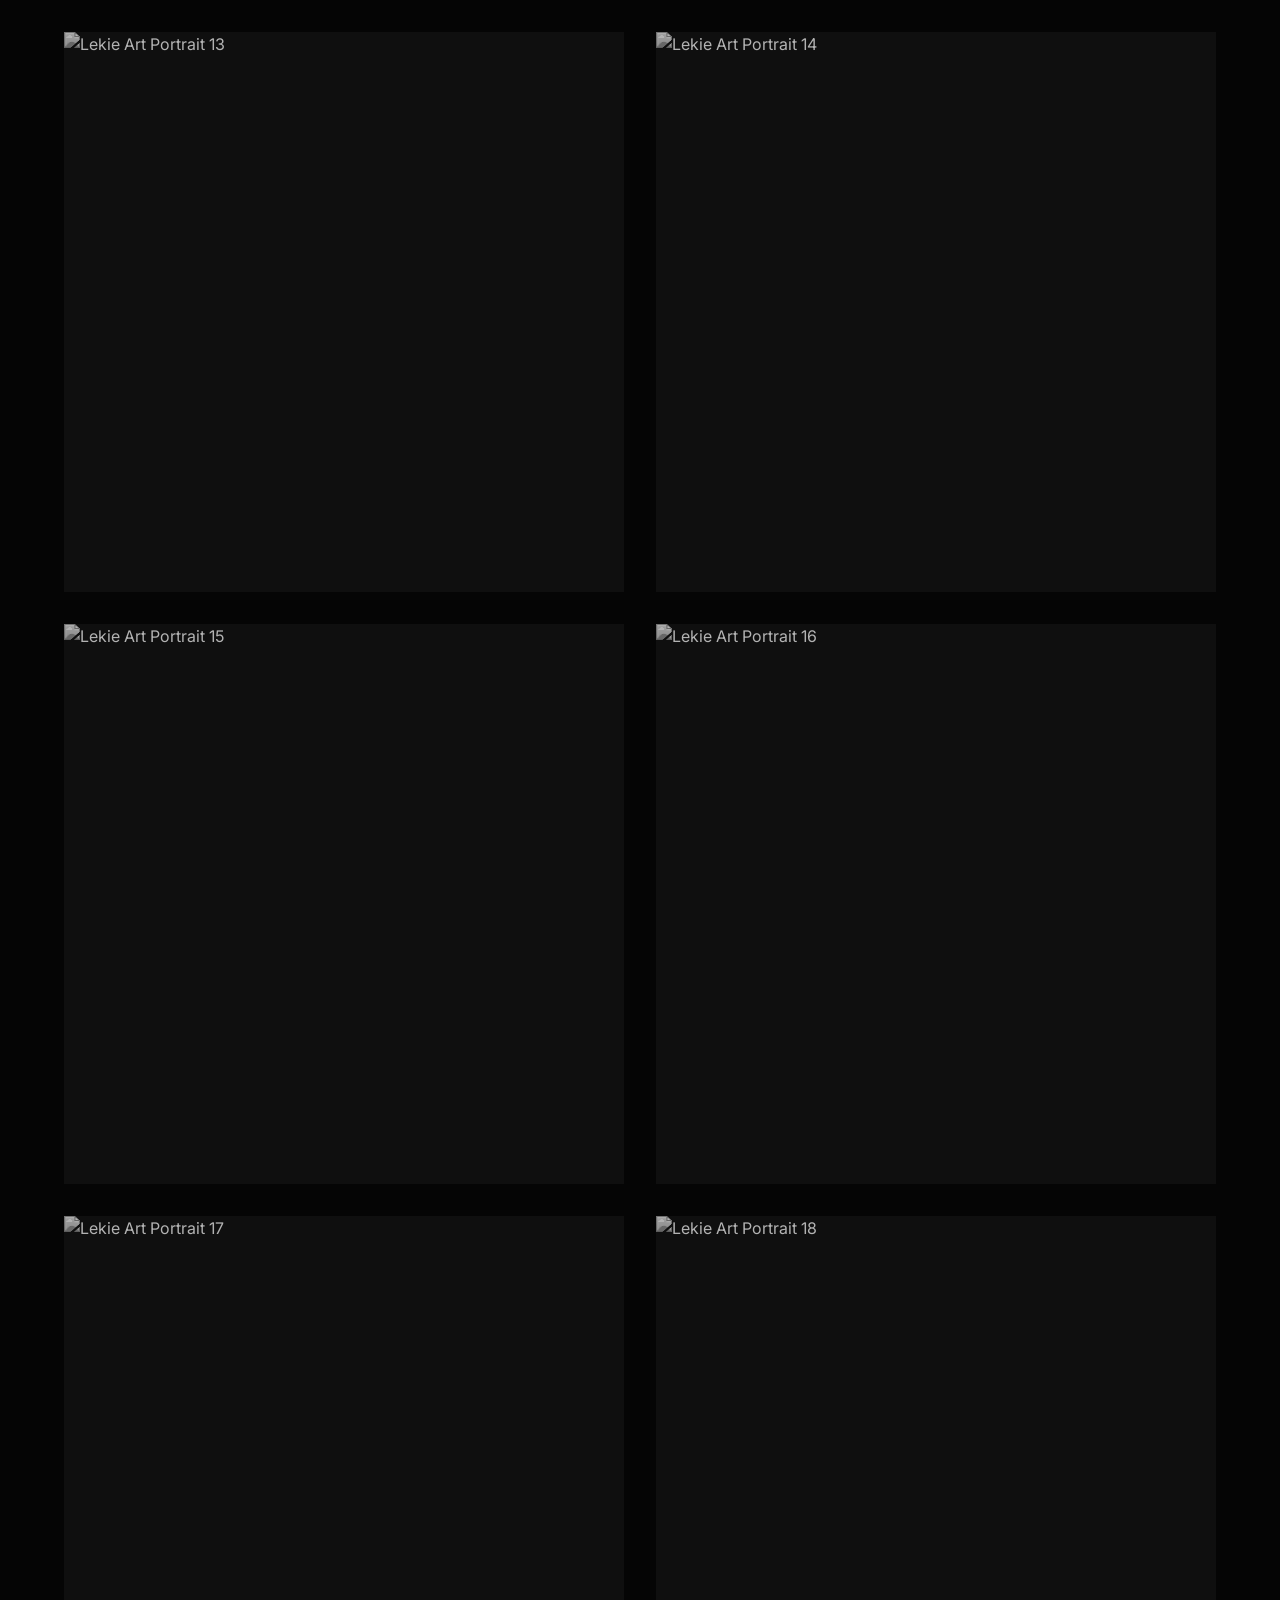
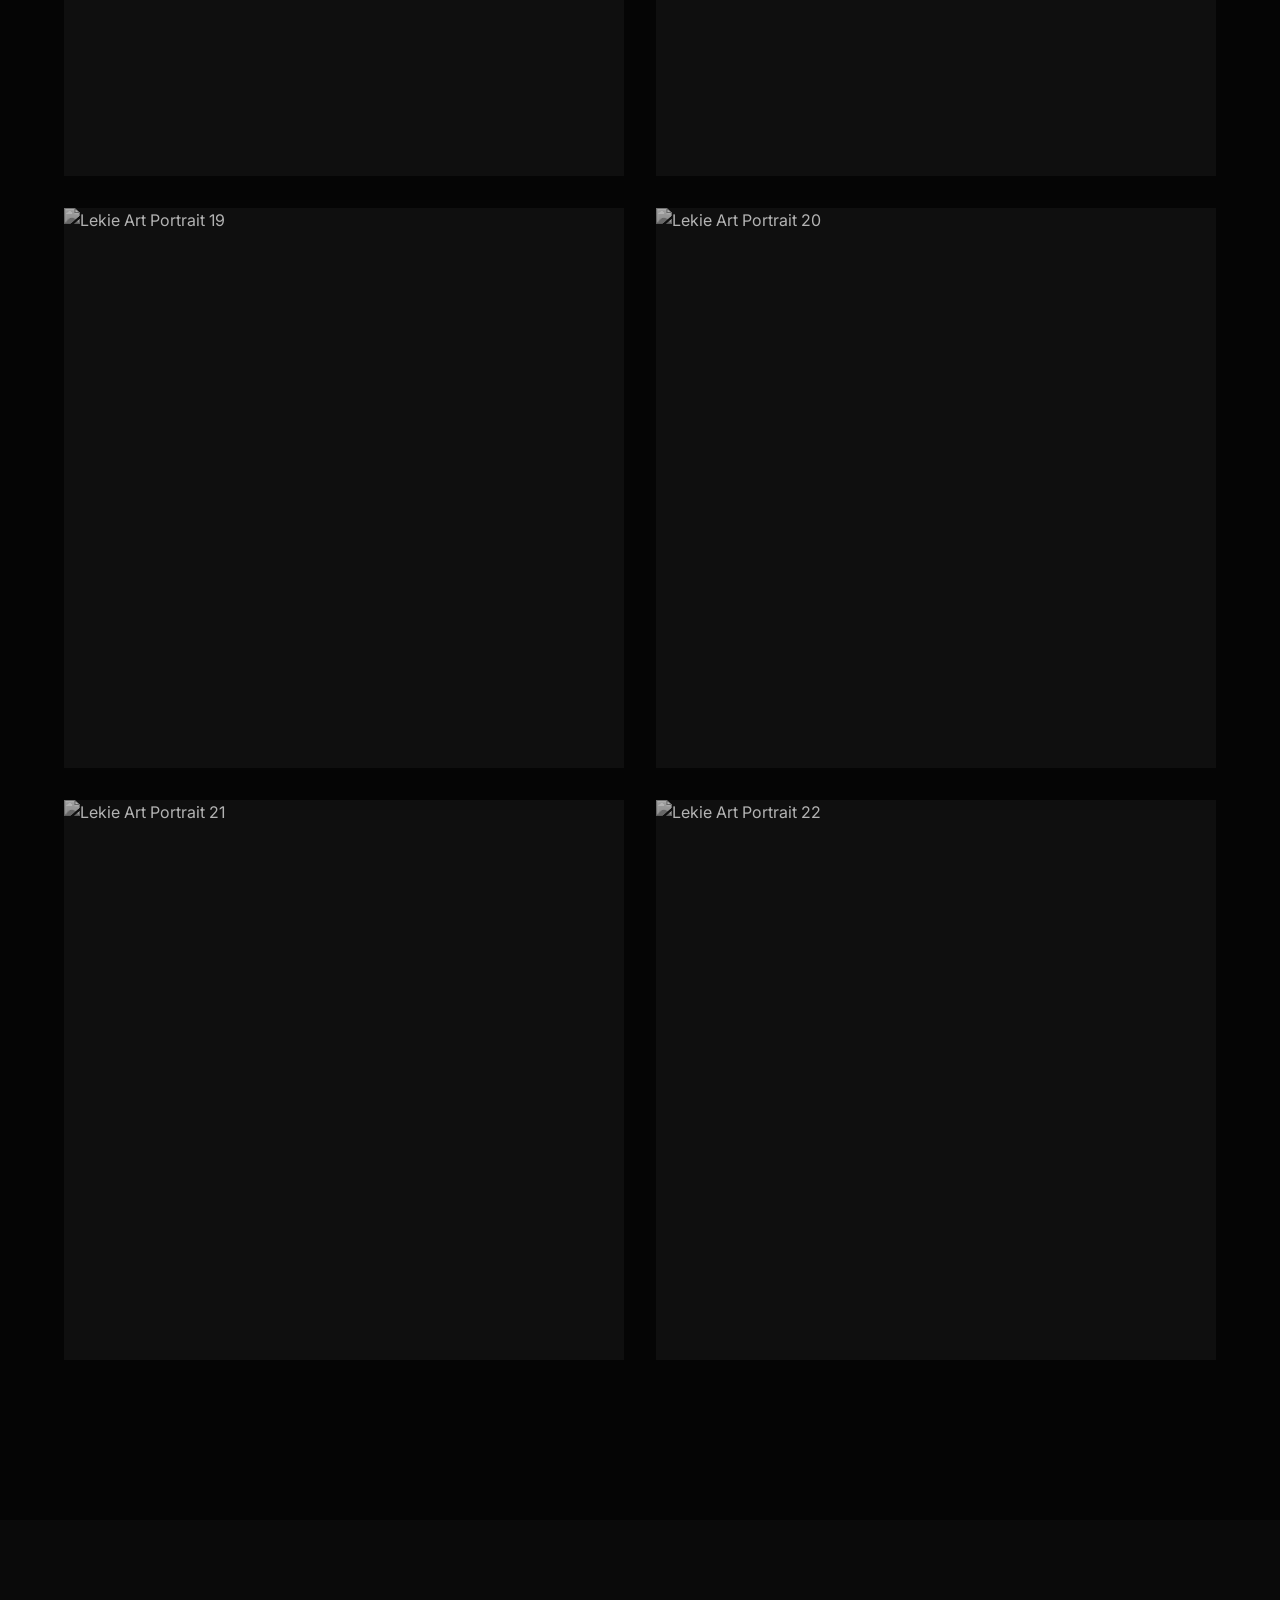
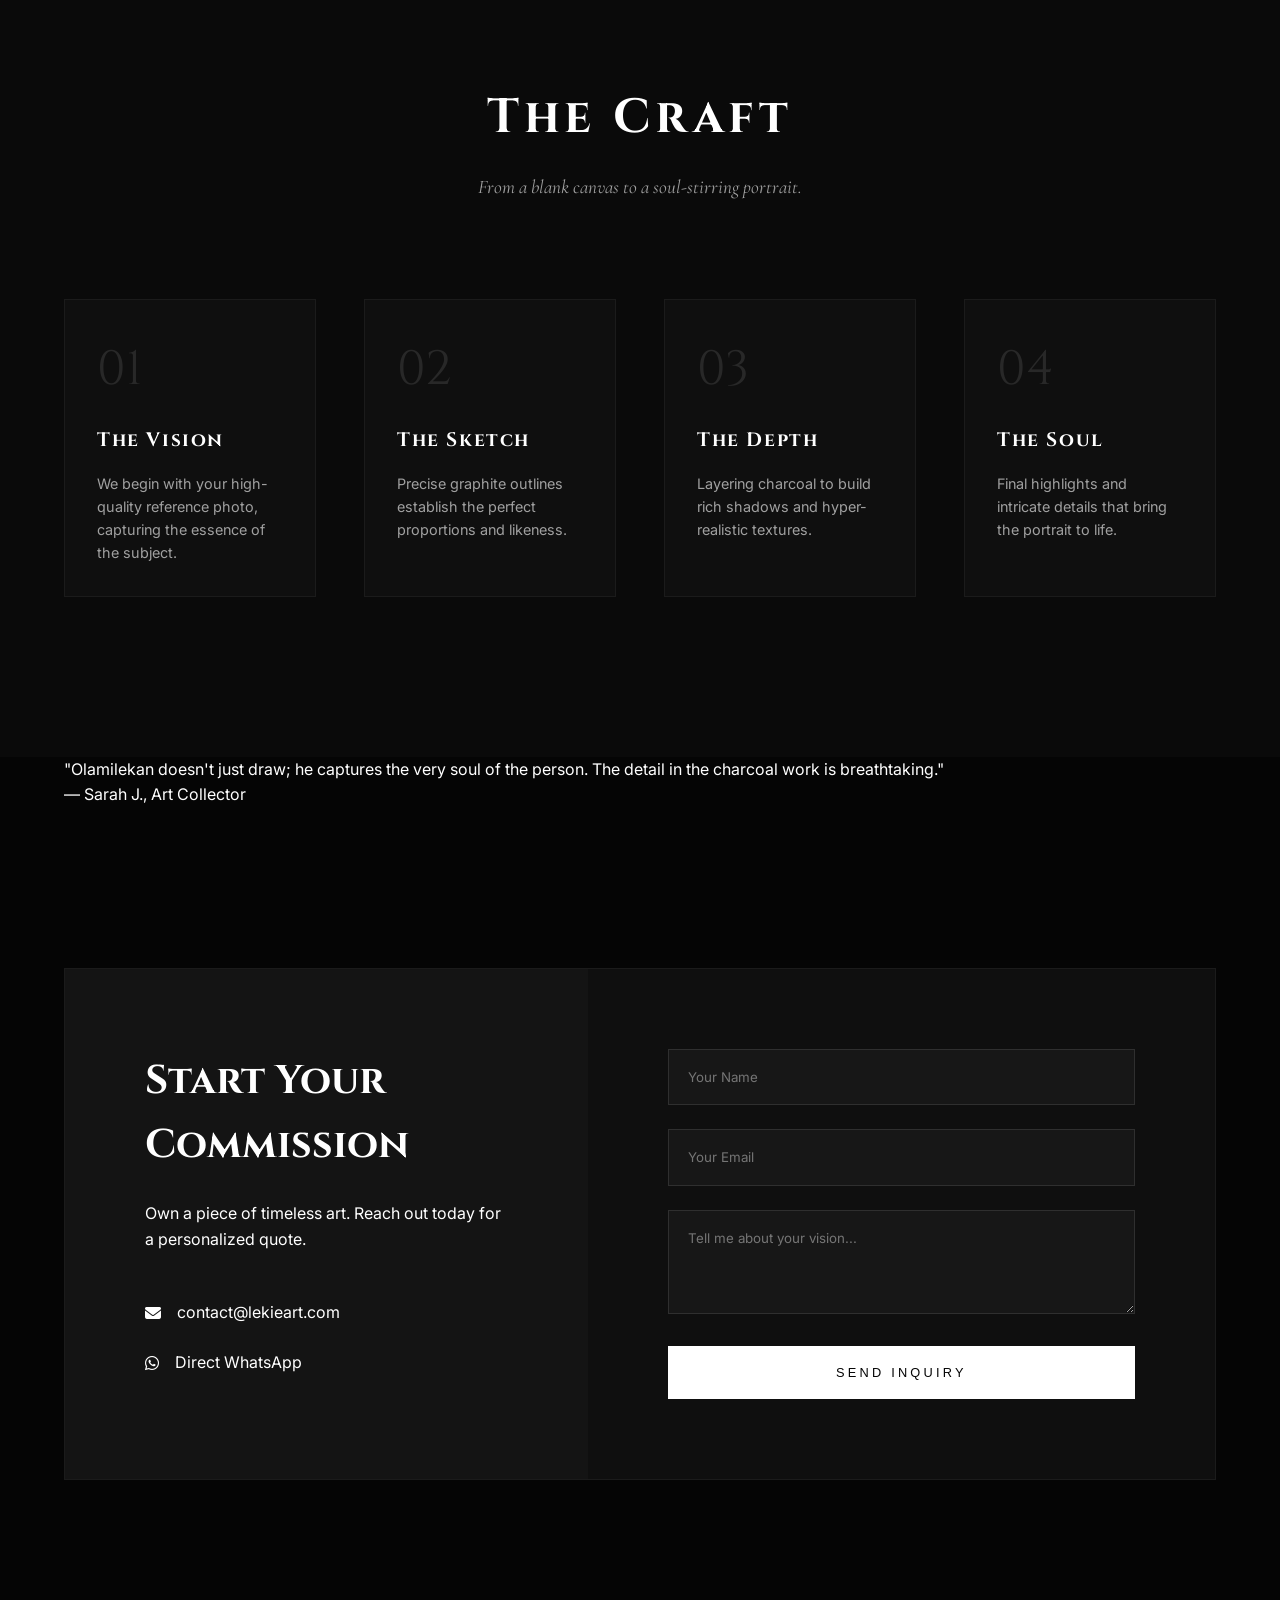
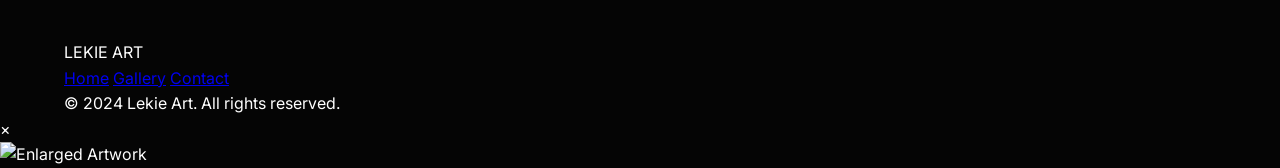
==== commit ef66cd5b: "Update index.html" ====
--- a/index.html
+++ b/index.html
@@ -3,50 +3,32 @@
 <head>
     <meta charset="UTF-8">
     <meta name="viewport" content="width=device-width, initial-scale=1.0">
-    <title>Lekie Art | Immersive Portrait Gallery by Olamilekan Muraina</title>
+    <title>Lekie Art | Premium Portrait Commissions by Olamilekan Muraina</title>
     <link rel="stylesheet" href="style.css">
-    <!-- Google Fonts for elegant typography -->
+    <!-- Google Fonts -->
     <link rel="preconnect" href="https://fonts.googleapis.com">
     <link rel="preconnect" href="https://fonts.gstatic.com" crossorigin>
-    <link href="https://fonts.googleapis.com/css2?family=Cinzel:wght@400;700&family=Cormorant+Garamond:ital,wght@0,300;0,400;0,600;1,300&family=Inter:wght@300;400&display=swap" rel="stylesheet">
-    <!-- Font Awesome for minimal social icons -->
+    <link href="https://fonts.googleapis.com/css2?family=Cinzel:wght@400;700&family=Cormorant+Garamond:ital,wght@0,300;0,400;0,600;1,300&family=Inter:wght@200;300;400;600&display=swap" rel="stylesheet">
+    <!-- Font Awesome -->
     <link rel="stylesheet" href="https://cdnjs.cloudflare.com/ajax/libs/font-awesome/6.4.0/css/all.min.css">
 </head>
 <body class="dark-theme">
-    <!-- Background Experience Layers -->
+    <!-- Immersive Background -->
     <div class="experience-container">
         <div class="fog-layer layer-1"></div>
-        <div class="fog-layer layer-2"></div>
         <div class="particles-container" id="particles"></div>
         <canvas id="pencil-canvas"></canvas>
         <div class="vignette-overlay"></div>
-        <div class="texture-overlay"></div>
     </div>
 
-    <!-- Floating Side Dock (Desktop Only) -->
-    <div class="side-dock">
-        <a href="https://instagram.com" target="_blank" title="Instagram"><i class="fab fa-instagram"></i></a>
-        <a href="https://pinterest.com" target="_blank" title="Pinterest"><i class="fab fa-pinterest"></i></a>
-        <a href="https://tiktok.com" target="_blank" title="TikTok"><i class="fab fa-tiktok"></i></a>
-        <a href="https://youtube.com" target="_blank" title="YouTube"><i class="fab fa-youtube"></i></a>
-        <a href="https://twitter.com" target="_blank" title="X (Twitter)"><i class="fab fa-x-twitter"></i></a>
-        <a href="https://facebook.com" target="_blank" title="Facebook"><i class="fab fa-facebook-f"></i></a>
-    </div>
-
-    <!-- Floating WhatsApp Button -->
-    <a href="https://wa.me/1234567890?text=Hello%20Lekie%20Art,%20I%20would%20like%20to%20order%20a%20portrait." class="whatsapp-floating" target="_blank">
-        <i class="fab fa-whatsapp"></i>
-    </a>
-
-    <!-- Navigation -->
+    <!-- Floating Navigation -->
     <nav class="main-nav">
-        <div class="nav-logo" data-i18n="nav_logo">LEKIE ART</div>
+        <div class="nav-logo">LEKIE ART</div>
         <div class="nav-links">
-            <a href="#hero" data-i18n="nav_home">Home</a>
-            <a href="#about" data-i18n="nav_about">About</a>
-            <a href="#gallery" data-i18n="nav_gallery">Gallery</a>
-            <a href="#process" data-i18n="nav_process">Process</a>
-            <a href="#contact" data-i18n="nav_contact">Contact</a>
+            <a href="#hero">Home</a>
+            <a href="#gallery">Gallery</a>
+            <a href="#process">Process</a>
+            <a href="#contact" class="nav-cta">Commission</a>
         </div>
         <div class="mobile-menu-toggle">
             <span></span>
@@ -54,38 +36,42 @@
         </div>
     </nav>
 
+    <!-- Floating Social Dock -->
+    <div class="side-dock">
+        <a href="https://instagram.com" target="_blank"><i class="fab fa-instagram"></i></a>
+        <a href="https://pinterest.com" target="_blank"><i class="fab fa-pinterest"></i></a>
+        <a href="https://tiktok.com" target="_blank"><i class="fab fa-tiktok"></i></a>
+        <a href="https://youtube.com" target="_blank"><i class="fab fa-youtube"></i></a>
+    </div>
+
+    <!-- Primary CTA: WhatsApp -->
+    <a href="https://wa.me/1234567890?text=Hello%20Lekie%20Art,%20I%20would%20like%20to%20order%20a%20portrait." class="whatsapp-floating" target="_blank">
+        <div class="wa-tooltip">Order a Portrait</div>
+        <i class="fab fa-whatsapp"></i>
+    </a>
+
     <main>
-        <!-- 1. HERO SECTION -->
+        <!-- HERO: High Impact -->
         <section id="hero" class="hero-section">
-            <div class="hero-content">
-                <div class="hero-artwork-container">
-                    <img src="https://lh3.googleusercontent.com/pw/AP1GczMGSm-bZeTIZb7qQDPMNrzIxMgTmLqGm0sz9hpYajtfH-E4pO7nDr1UjZapRUQzbI-PKHCGfVksMRycrynv6yRExTO1uNEaJqpLobN8vYp6CTWjcqE=w1200" alt="Featured Artwork" class="hero-artwork">
-                    <div class="artwork-glow"></div>
+            <div class="hero-grid">
+                <div class="hero-text-content">
+                    <span class="hero-subtitle">Mastering the Art of Realism</span>
+                    <h1 class="artist-name">Olamilekan Muraina</h1>
+                    <p class="hero-description">Transforming your most cherished memories into timeless, hyper-realistic charcoal and graphite masterpieces.</p>
+                    <div class="hero-actions">
+                        <a href="#gallery" class="btn btn-primary">View Collection</a>
+                        <a href="#contact" class="btn btn-outline">Inquire Now</a>
+                    </div>
                 </div>
-                <div class="hero-text">
-                    <h1 class="artist-name" data-i18n="artist_name">Olamilekan Muraina</h1>
-                    <p class="emotional-line" data-i18n="hero_tagline">Capturing the silence between breaths in charcoal and light.</p>
+                <div class="hero-visual">
+                    <div class="hero-image-wrapper">
+                        <img src="https://lh3.googleusercontent.com/pw/AP1GczMGSm-bZeTIZb7qQDPMNrzIxMgTmLqGm0sz9hpYajtfH-E4pO7nDr1UjZapRUQzbI-PKHCGfVksMRycrynv6yRExTO1uNEaJqpLobN8vYp6CTWjcqE=w1200" alt="Featured Portrait" class="main-hero-img">
+                        <div class="img-overlay"></div>
+                    </div>
                 </div>
             </div>
-            <div class="scroll-indicator">
+            <div class="scroll-hint">
                 <div class="mouse"></div>
-                <span data-i18n="scroll_down">Scroll to Enter</span>
-            </div>
-        </section>
-
-        <!-- 2. ABOUT SECTION -->
-        <section id="about" class="about-section reveal">
-            <div class="container">
-                <div class="about-grid">
-                    <div class="about-image">
-                        <img src="https://lh3.googleusercontent.com/pw/AP1GczP4dQIBBVotS_jtjJnp9sKLzruAUqhMxHumhxBW5XoSNMDYR--uMN8Xb8tub9FPpuq5xAyDcCZ65u-YtlrCeI_0YnhIMIGHE0jyleSlO87Er714FqY=w800" alt="Olamilekan Muraina at work">
-                    </div>
-                    <div class="about-content">
-                        <h2 data-i18n="about_title">The Hand & The Shadow</h2>
-                        <p data-i18n="about_p1">I find beauty in the imperfections of a single stroke. My work is an exploration of the human soul through the raw, tactile medium of graphite and charcoal. Each piece is a conversation with the shadows, a slow dance of light emerging from the void.</p>
-                        <p data-i18n="about_p2">In this digital space, I invite you to step into my dream. Here, time slows down, and the only thing that matters is the emotion captured on paper.</p>
-                    </div>
-                </div>
             </div>
         </section>
 
@@ -102,132 +88,106 @@
             </div>
         </section>
 
-        <!-- 5. PROCESS SECTION -->
+        <!-- PROCESS: Trust Building -->
         <section id="process" class="process-section reveal">
             <div class="container">
-                <h2 class="section-title" data-i18n="process_title">The Genesis</h2>
-                <div class="process-walkthrough">
-                    <div class="process-step" data-step="1">
-                        <div class="step-info">
-                            <span class="step-number">01</span>
-                            <h3 data-i18n="process_step1_title">The Reference</h3>
-                            <p data-i18n="process_step1_desc">Finding the soul in a moment of stillness. A photograph captures the light, but the mind captures the feeling.</p>
-                        </div>
-                        <div class="step-visual">
-                            <img src="https://lh3.googleusercontent.com/pw/AP1GczOhOQx1TqAq3IYuMtusn6HvGn8IPzCKhoER8eDU8Q35Tne_iFlpS5HgGekLYIYyOFBvieD8pVban8BmMFfhyf6XwjuzK44pQVUGz4OlUYStZcAaCZU=w600" alt="Reference">
-                        </div>
+                <div class="section-header">
+                    <h2 class="section-title">The Craft</h2>
+                    <p class="section-subtitle">From a blank canvas to a soul-stirring portrait.</p>
+                </div>
+                <div class="process-steps">
+                    <div class="step">
+                        <div class="step-num">01</div>
+                        <h3>The Vision</h3>
+                        <p>We begin with your high-quality reference photo, capturing the essence of the subject.</p>
                     </div>
-                    <div class="process-step" data-step="2">
-                        <div class="step-info">
-                            <span class="step-number">02</span>
-                            <h3 data-i18n="process_step2_title">The Sketch</h3>
-                            <p data-i18n="process_step2_desc">Faint lines define the boundaries of existence. The first breath of the artwork on a blank canvas.</p>
-                        </div>
-                        <div class="step-visual">
-                            <img src="https://lh3.googleusercontent.com/pw/AP1GczOyTUkYgCdMAAW0nb-kPETmjZQ6nS9F9ZR981XqrOAu-ApGogU2wYqlQsH4CCnKzO5dSbti_lu9Y9EFn6ltyCtebEOiIxyyzR5FXuZU__qgKSHE90k=w600" alt="Sketch">
-                        </div>
+                    <div class="step">
+                        <div class="step-num">02</div>
+                        <h3>The Sketch</h3>
+                        <p>Precise graphite outlines establish the perfect proportions and likeness.</p>
                     </div>
-                    <div class="process-step" data-step="3">
-                        <div class="step-info">
-                            <span class="step-number">03</span>
-                            <h3 data-i18n="process_step3_title">The Depth</h3>
-                            <p data-i18n="process_step3_desc">Layering charcoal to build the weight of the world. Shading brings life to the flat surface.</p>
-                        </div>
-                        <div class="step-visual">
-                            <img src="https://lh3.googleusercontent.com/pw/AP1GczMyXDhuj4c7VA0lA7_V4XqohxdsrXSnK5e8oRMh91q67Pxgds5a7VrWBV5Am5s_yAcayJm-RN2yfS0JMCl5hkZA_pIr6pYq9JxaNamobTI1npdFzFA=w600" alt="Shading">
-                        </div>
+                    <div class="step">
+                        <div class="step-num">03</div>
+                        <h3>The Depth</h3>
+                        <p>Layering charcoal to build rich shadows and hyper-realistic textures.</p>
                     </div>
-                    <div class="process-step" data-step="4">
-                        <div class="step-info">
-                            <span class="step-number">04</span>
-                            <h3 data-i18n="process_step4_title">The Finality</h3>
-                            <p data-i18n="process_step4_desc">The last highlight, the deepest shadow. The artwork is no longer mine; it belongs to the viewer.</p>
-                        </div>
-                        <div class="step-visual">
-                            <img src="https://lh3.googleusercontent.com/pw/AP1GczPfgz-jIjTgGUKhU_C1srDqM2xaWS7JGQSInTe4zizJkL1stZHwyWzeoyZNJaxFw3fRZ1er0H-H7AVuzyKKXugOERjr8QGwgoOd9oVR9FkVLeJUllE=w600" alt="Final">
-                        </div>
+                    <div class="step">
+                        <div class="step-num">04</div>
+                        <h3>The Soul</h3>
+                        <p>Final highlights and intricate details that bring the portrait to life.</p>
                     </div>
                 </div>
             </div>
         </section>
 
-        <!-- 6. TESTIMONIAL SECTION -->
-        <section id="testimonials" class="testimonials-section reveal">
+        <!-- TESTIMONIALS: Social Proof -->
+        <section class="testimonials-section reveal">
             <div class="container">
-                <h2 class="section-title" data-i18n="testimonials_title">Echoes</h2>
-                <div class="testimonial-grid">
-                    <div class="testimonial-card">
-                        <p class="quote" data-i18n="testimonial1_text">"Looking at Olamilekan's work is like remembering a dream you never had. There's a profound silence in every stroke."</p>
-                        <p class="author">— Julian Vane</p>
-                    </div>
-                    <div class="testimonial-card">
-                        <p class="quote" data-i18n="testimonial2_text">"The way he handles light with just charcoal is impossible. It feels more real than the subject itself."</p>
-                        <p class="author">— Sarah Jenkins</p>
-                    </div>
-                    <div class="testimonial-card">
-                        <p class="quote" data-i18n="testimonial3_text">"A master of the monochrome. His portraits don't just look at you; they see you."</p>
-                        <p class="author">— Marcus Thorne</p>
+                <div class="testimonial-slider">
+                    <div class="testimonial-item">
+                        <p class="testimonial-text">"Olamilekan doesn't just draw; he captures the very soul of the person. The detail in the charcoal work is breathtaking."</p>
+                        <span class="testimonial-author">— Sarah J., Art Collector</span>
                     </div>
                 </div>
             </div>
         </section>
 
-        <!-- 7. CONTACT SECTION -->
+        <!-- CONTACT: High Conversion Form -->
         <section id="contact" class="contact-section reveal">
             <div class="container">
-                <div class="contact-content">
-                    <h2 data-i18n="contact_title">Reach Out</h2>
-                    <p class="invitation" data-i18n="contact_invitation">If this work speaks to you, reach out. I am always open to new conversations and commissions.</p>
-                    <div class="contact-links">
-                        <a href="mailto:contact@lekieart.com" class="contact-link email">contact@lekieart.com</a>
-                        <div class="contact-social-icons">
-                            <a href="https://wa.me/1234567890?text=Hello%20Lekie%20Art,%20I%20would%20like%20to%20order%20a%20portrait." target="_blank"><i class="fab fa-whatsapp"></i></a>
-                            <a href="https://instagram.com" target="_blank"><i class="fab fa-instagram"></i></a>
-                            <a href="https://pinterest.com" target="_blank"><i class="fab fa-pinterest"></i></a>
-                            <a href="https://tiktok.com" target="_blank"><i class="fab fa-tiktok"></i></a>
-                            <a href="https://youtube.com" target="_blank"><i class="fab fa-youtube"></i></a>
-                            <a href="https://twitter.com" target="_blank"><i class="fab fa-x-twitter"></i></a>
-                            <a href="https://facebook.com" target="_blank"><i class="fab fa-facebook-f"></i></a>
+                <div class="contact-card">
+                    <div class="contact-info">
+                        <h2>Start Your Commission</h2>
+                        <p>Own a piece of timeless art. Reach out today for a personalized quote.</p>
+                        <div class="contact-methods">
+                            <a href="mailto:contact@lekieart.com" class="contact-method">
+                                <i class="fas fa-envelope"></i>
+                                <span>contact@lekieart.com</span>
+                            </a>
+                            <a href="https://wa.me/1234567890" class="contact-method">
+                                <i class="fab fa-whatsapp"></i>
+                                <span>Direct WhatsApp</span>
+                            </a>
                         </div>
+                    </div>
+                    <div class="contact-form-wrapper">
+                        <form id="commission-form">
+                            <div class="form-group">
+                                <input type="text" placeholder="Your Name" required>
+                            </div>
+                            <div class="form-group">
+                                <input type="email" placeholder="Your Email" required>
+                            </div>
+                            <div class="form-group">
+                                <textarea placeholder="Tell me about your vision..." rows="4"></textarea>
+                            </div>
+                            <button type="submit" class="btn btn-primary full-width">Send Inquiry</button>
+                        </form>
                     </div>
                 </div>
             </div>
         </section>
     </main>
 
-    <!-- 8. FOOTER -->
     <footer class="main-footer">
         <div class="container">
-            <div class="footer-grid">
-                <div class="footer-info">
-                    <p>&copy; 2024 Lekie Art | Olamilekan Muraina. <span data-i18n="footer_rights">All rights reserved.</span></p>
+            <div class="footer-content">
+                <div class="footer-brand">LEKIE ART</div>
+                <div class="footer-links">
+                    <a href="#hero">Home</a>
+                    <a href="#gallery">Gallery</a>
+                    <a href="#contact">Contact</a>
                 </div>
-                <div class="footer-social">
-                    <a href="https://instagram.com" target="_blank"><i class="fab fa-instagram"></i></a>
-                    <a href="https://pinterest.com" target="_blank"><i class="fab fa-pinterest"></i></a>
-                    <a href="https://tiktok.com" target="_blank"><i class="fab fa-tiktok"></i></a>
-                    <a href="https://youtube.com" target="_blank"><i class="fab fa-youtube"></i></a>
-                    <a href="https://twitter.com" target="_blank"><i class="fab fa-x-twitter"></i></a>
-                    <a href="https://facebook.com" target="_blank"><i class="fab fa-facebook-f"></i></a>
-                </div>
+                <div class="footer-copy">&copy; 2024 Lekie Art. All rights reserved.</div>
             </div>
         </div>
     </footer>
 
-    <!-- 4. ARTWORK VIEW MODE (LIGHTBOX) -->
+    <!-- Lightbox -->
     <div id="lightbox" class="lightbox">
         <div class="lightbox-close">&times;</div>
         <div class="lightbox-content">
             <img id="lightbox-img" src="" alt="Enlarged Artwork">
-            <div class="lightbox-caption">
-                <h3 id="lightbox-title"></h3>
-                <p id="lightbox-desc"></p>
-                <p id="lightbox-price" class="price-tag"></p>
-            </div>
-        </div>
-        <div class="lightbox-nav">
-            <button id="prev-art">&larr;</button>
-            <button id="next-art">&rarr;</button>
         </div>
     </div>
 
--- a/style.css
+++ b/style.css
@@ -1,19 +1,19 @@
 /* 
-   LEKIE ART - STYLESHEET
-   Cinematic, Emotional, Immersive
+   LEKIE ART - HIGH CONVERSION REDESIGN
+   Modern, Cinematic, Premium
 */
 
 :root {
-    --bg-color: #0a0a0a;
-    --text-color: #e0e0e0;
-    --accent-color: #ffffff;
-    --dim-text: #888888;
-    --overlay-bg: rgba(0, 0, 0, 0.95);
-    --transition-slow: 1.2s cubic-bezier(0.2, 0, 0.2, 1);
-    --transition-med: 0.6s cubic-bezier(0.4, 0, 0.2, 1);
+    --bg-color: #050505;
+    --card-bg: #0f0f0f;
+    --text-primary: #ffffff;
+    --text-secondary: #a0a0a0;
+    --accent: #ffffff;
+    --accent-dim: rgba(255, 255, 255, 0.1);
+    --transition: 0.8s cubic-bezier(0.16, 1, 0.3, 1);
     --font-main: 'Inter', sans-serif;
+    --font-display: 'Cinzel', serif;
     --font-serif: 'Cormorant Garamond', serif;
-    --font-display: 'Cinzel', serif;
 }
 
 * {
@@ -24,11 +24,12 @@
 
 html {
     scroll-behavior: smooth;
+    background-color: var(--bg-color);
 }
 
 body {
     background-color: var(--bg-color);
-    color: var(--text-color);
+    color: var(--text-primary);
     font-family: var(--font-main);
     line-height: 1.6;
     overflow-x: hidden;
@@ -36,13 +37,12 @@
 }
 
 .container {
-    max-width: 1200px;
+    max-width: 1400px;
     margin: 0 auto;
-    padding: 0 2rem;
-}
-
-/* --- BACKGROUND EXPERIENCE --- */
-
+    padding: 0 4rem;
+}
+
+/* --- BACKGROUND --- */
 .experience-container {
     position: fixed;
     top: 0;
@@ -50,33 +50,21 @@
     width: 100%;
     height: 100%;
     z-index: -1;
-    overflow: hidden;
     pointer-events: none;
 }
 
 .fog-layer {
     position: absolute;
-    top: 0;
-    left: 0;
     width: 200%;
     height: 100%;
-    background: url('https://www.transparenttextures.com/patterns/fog.png');
-    opacity: 0.15;
-    filter: blur(8px);
-}
-
-.layer-1 {
-    animation: fogMove 60s linear infinite;
-}
-
-.layer-2 {
-    animation: fogMove 90s linear infinite reverse;
-    opacity: 0.1;
+    background: radial-gradient(circle at 50% 50%, rgba(255,255,255,0.03) 0%, transparent 70%);
+    filter: blur(60px);
+    animation: fogMove 20s ease-in-out infinite alternate;
 }
 
 @keyframes fogMove {
-    from { transform: translateX(0); }
-    to { transform: translateX(-50%); }
+    from { transform: translate(-10%, -10%); }
+    to { transform: translate(10%, 10%); }
 }
 
 #pencil-canvas {
@@ -85,7 +73,7 @@
     left: 0;
     width: 100%;
     height: 100%;
-    opacity: 0.2;
+    opacity: 0.15;
 }
 
 .vignette-overlay {
@@ -94,75 +82,10 @@
     left: 0;
     width: 100%;
     height: 100%;
-    background: radial-gradient(circle, transparent 20%, rgba(0,0,0,0.8) 100%);
-}
-
-.texture-overlay {
-    position: absolute;
-    top: 0;
-    left: 0;
-    width: 100%;
-    height: 100%;
-    background-image: url('https://www.transparenttextures.com/patterns/paper-fibers.png');
-    opacity: 0.05;
-    mix-blend-mode: overlay;
-}
-
-/* --- FLOATING ELEMENTS --- */
-
-.side-dock {
-    position: fixed;
-    left: 2rem;
-    top: 50%;
-    transform: translateY(-50%);
-    display: flex;
-    flex-direction: column;
-    gap: 2rem;
-    z-index: 100;
-    mix-blend-mode: difference;
-}
-
-.side-dock a {
-    color: var(--text-color);
-    font-size: 1.2rem;
-    opacity: 0.4;
-    transition: var(--transition-med);
-}
-
-.side-dock a:hover {
-    opacity: 1;
-    transform: scale(1.2);
-    text-shadow: 0 0 10px rgba(255,255,255,0.5);
-}
-
-.whatsapp-floating {
-    position: fixed;
-    right: 2rem;
-    bottom: 2rem;
-    width: 60px;
-    height: 60px;
-    background: rgba(255,255,255,0.05);
-    border: 1px solid rgba(255,255,255,0.1);
-    border-radius: 50%;
-    display: flex;
-    align-items: center;
-    justify-content: center;
-    color: var(--text-color);
-    font-size: 1.5rem;
-    z-index: 1000;
-    backdrop-filter: blur(10px);
-    transition: var(--transition-med);
-    text-decoration: none;
-}
-
-.whatsapp-floating:hover {
-    background: rgba(255,255,255,0.1);
-    transform: scale(1.1) rotate(10deg);
-    box-shadow: 0 0 30px rgba(255,255,255,0.1);
+    background: radial-gradient(circle, transparent 40%, rgba(0,0,0,0.9) 100%);
 }
 
 /* --- NAVIGATION --- */
-
 .main-nav {
     position: fixed;
     top: 0;
@@ -172,533 +95,400 @@
     display: flex;
     justify-content: space-between;
     align-items: center;
-    z-index: 100;
-    mix-blend-mode: difference;
+    z-index: 1000;
+    transition: var(--transition);
+}
+
+.main-nav.scrolled {
+    padding: 1.2rem 4rem;
+    background: rgba(5, 5, 5, 0.8);
+    backdrop-filter: blur(20px);
+    border-bottom: 1px solid rgba(255,255,255,0.05);
 }
 
 .nav-logo {
     font-family: var(--font-display);
-    font-size: 1.5rem;
-    letter-spacing: 0.3rem;
+    font-size: 1.4rem;
+    letter-spacing: 0.4rem;
     font-weight: 700;
 }
 
+.nav-links {
+    display: flex;
+    align-items: center;
+    gap: 3rem;
+}
+
 .nav-links a {
-    color: var(--text-color);
+    color: var(--text-primary);
     text-decoration: none;
-    margin-left: 3rem;
+    font-size: 0.75rem;
+    text-transform: uppercase;
+    letter-spacing: 0.2rem;
+    opacity: 0.6;
+    transition: var(--transition);
+}
+
+.nav-links a:hover {
+    opacity: 1;
+}
+
+.nav-cta {
+    padding: 0.8rem 1.5rem;
+    border: 1px solid var(--accent);
+    opacity: 1 !important;
+}
+
+.nav-cta:hover {
+    background: var(--accent);
+    color: var(--bg-color) !important;
+}
+
+/* --- HERO SECTION --- */
+.hero-section {
+    height: 100vh;
+    display: flex;
+    align-items: center;
+    padding-top: 80px;
+}
+
+.hero-grid {
+    display: grid;
+    grid-template-columns: 1.2fr 1fr;
+    gap: 4rem;
+    align-items: center;
+    width: 100%;
+    max-width: 1400px;
+    margin: 0 auto;
+    padding: 0 4rem;
+}
+
+.hero-subtitle {
+    display: block;
+    font-family: var(--font-display);
+    font-size: 0.9rem;
+    letter-spacing: 0.5rem;
+    color: var(--text-secondary);
+    margin-bottom: 1.5rem;
+    text-transform: uppercase;
+}
+
+.artist-name {
+    font-family: var(--font-display);
+    font-size: clamp(3rem, 6vw, 5.5rem);
+    line-height: 1.1;
+    margin-bottom: 2rem;
+    letter-spacing: -0.02em;
+}
+
+.hero-description {
+    font-family: var(--font-serif);
+    font-size: 1.4rem;
+    color: var(--text-secondary);
+    max-width: 500px;
+    margin-bottom: 3rem;
+    font-style: italic;
+}
+
+.hero-actions {
+    display: flex;
+    gap: 2rem;
+}
+
+.btn {
+    padding: 1.2rem 2.5rem;
     font-size: 0.8rem;
     text-transform: uppercase;
     letter-spacing: 0.2rem;
-    transition: opacity 0.3s ease;
-    opacity: 0.6;
-}
-
-.nav-links a:hover {
-    opacity: 1;
-}
-
-.mobile-menu-toggle {
-    display: none;
+    text-decoration: none;
+    transition: var(--transition);
+    display: inline-block;
     cursor: pointer;
-}
-
-/* --- HERO SECTION --- */
-
-.hero-section {
-    height: 100vh;
+    border: none;
+}
+
+.btn-primary {
+    background: var(--accent);
+    color: var(--bg-color);
+}
+
+.btn-primary:hover {
+    transform: translateY(-5px);
+    box-shadow: 0 10px 30px rgba(255,255,255,0.2);
+}
+
+.btn-outline {
+    border: 1px solid rgba(255,255,255,0.2);
+    color: var(--text-primary);
+}
+
+.btn-outline:hover {
+    border-color: var(--accent);
+    background: rgba(255,255,255,0.05);
+}
+
+.hero-visual {
+    position: relative;
+}
+
+.hero-image-wrapper {
+    position: relative;
+    aspect-ratio: 3/4;
+    overflow: hidden;
+    box-shadow: 0 50px 100px rgba(0,0,0,0.5);
+}
+
+.main-hero-img {
+    width: 100%;
+    height: 100%;
+    object-fit: cover;
+    filter: grayscale(100%) contrast(1.1);
+    transition: var(--transition);
+}
+
+.hero-image-wrapper:hover .main-hero-img {
+    transform: scale(1.05);
+    filter: grayscale(0%);
+}
+
+/* --- GALLERY --- */
+.gallery-section {
+    padding: 10rem 0;
+}
+
+.section-header {
+    text-align: center;
+    margin-bottom: 6rem;
+}
+
+.section-title {
+    font-family: var(--font-display);
+    font-size: 3rem;
+    margin-bottom: 1rem;
+    letter-spacing: 0.3rem;
+}
+
+.section-subtitle {
+    font-family: var(--font-serif);
+    font-size: 1.2rem;
+    color: var(--text-secondary);
+    font-style: italic;
+}
+
+.gallery-grid {
+    display: grid;
+    grid-template-columns: repeat(auto-fill, minmax(400px, 1fr));
+    gap: 2rem;
+}
+
+.gallery-item {
+    position: relative;
+    aspect-ratio: 1/1;
+    overflow: hidden;
+    cursor: pointer;
+    background: var(--card-bg);
+}
+
+.gallery-item img {
+    width: 100%;
+    height: 100%;
+    object-fit: cover;
+    filter: grayscale(100%) brightness(0.7);
+    transition: var(--transition);
+}
+
+.gallery-item:hover img {
+    filter: grayscale(0%) brightness(1);
+    transform: scale(1.1);
+}
+
+/* --- PROCESS --- */
+.process-section {
+    padding: 10rem 0;
+    background: rgba(255,255,255,0.02);
+}
+
+.process-steps {
+    display: grid;
+    grid-template-columns: repeat(4, 1fr);
+    gap: 3rem;
+}
+
+.step {
+    position: relative;
+    padding: 2rem;
+    background: var(--card-bg);
+    border: 1px solid rgba(255,255,255,0.05);
+    transition: var(--transition);
+}
+
+.step:hover {
+    border-color: var(--accent);
+    transform: translateY(-10px);
+}
+
+.step-num {
+    font-family: var(--font-display);
+    font-size: 3rem;
+    opacity: 0.1;
+    margin-bottom: 1rem;
+}
+
+.step h3 {
+    font-family: var(--font-display);
+    font-size: 1.2rem;
+    margin-bottom: 1rem;
+    letter-spacing: 0.1rem;
+}
+
+.step p {
+    color: var(--text-secondary);
+    font-size: 0.9rem;
+}
+
+/* --- CONTACT CARD --- */
+.contact-section {
+    padding: 10rem 0;
+}
+
+.contact-card {
+    display: grid;
+    grid-template-columns: 1fr 1.2fr;
+    background: var(--card-bg);
+    border: 1px solid rgba(255,255,255,0.05);
+    overflow: hidden;
+}
+
+.contact-info {
+    padding: 5rem;
+    background: rgba(255,255,255,0.02);
+}
+
+.contact-info h2 {
+    font-family: var(--font-display);
+    font-size: 2.5rem;
+    margin-bottom: 1.5rem;
+}
+
+.contact-methods {
+    margin-top: 3rem;
+    display: flex;
+    flex-direction: column;
+    gap: 1.5rem;
+}
+
+.contact-method {
+    display: flex;
+    align-items: center;
+    gap: 1rem;
+    color: var(--text-primary);
+    text-decoration: none;
+    font-size: 1rem;
+    transition: var(--transition);
+}
+
+.contact-method:hover {
+    color: var(--accent);
+    transform: translateX(10px);
+}
+
+.contact-form-wrapper {
+    padding: 5rem;
+}
+
+.form-group {
+    margin-bottom: 1.5rem;
+}
+
+input, textarea {
+    width: 100%;
+    padding: 1.2rem;
+    background: rgba(255,255,255,0.03);
+    border: 1px solid rgba(255,255,255,0.1);
+    color: var(--text-primary);
+    font-family: var(--font-main);
+    transition: var(--transition);
+}
+
+input:focus, textarea:focus {
+    outline: none;
+    border-color: var(--accent);
+    background: rgba(255,255,255,0.05);
+}
+
+.full-width {
+    width: 100%;
+}
+
+/* --- FLOATING ELEMENTS --- */
+.whatsapp-floating {
+    position: fixed;
+    bottom: 3rem;
+    right: 3rem;
+    width: 70px;
+    height: 70px;
+    background: #25D366;
+    color: white;
+    border-radius: 50%;
     display: flex;
     align-items: center;
     justify-content: center;
-    position: relative;
-}
-
-.hero-content {
-    text-align: center;
+    font-size: 2rem;
+    z-index: 1000;
+    box-shadow: 0 10px 30px rgba(37, 211, 102, 0.3);
+    transition: var(--transition);
+    text-decoration: none;
+}
+
+.wa-tooltip {
+    position: absolute;
+    right: 90px;
+    background: white;
+    color: black;
+    padding: 0.5rem 1rem;
+    font-size: 0.8rem;
+    font-weight: 600;
+    white-space: nowrap;
+    border-radius: 5px;
+    opacity: 0;
+    transform: translateX(20px);
+    transition: var(--transition);
+    pointer-events: none;
+}
+
+.whatsapp-floating:hover .wa-tooltip {
+    opacity: 1;
+    transform: translateX(0);
+}
+
+.side-dock {
+    position: fixed;
+    left: 3rem;
+    top: 50%;
+    transform: translateY(-50%);
     display: flex;
     flex-direction: column;
-    align-items: center;
-}
-
-.hero-artwork-container {
-    position: relative;
-    width: 40vh;
-    height: 55vh;
-    margin-bottom: 3rem;
-    box-shadow: 0 30px 60px rgba(0,0,0,0.5);
-    animation: float 6s ease-in-out infinite;
-}
-
-.hero-artwork {
-    width: 100%;
-    height: 100%;
-    object-fit: cover;
-    filter: grayscale(100%) contrast(110%);
-    transition: filter 1s ease;
-}
-
-.artwork-glow {
-    position: absolute;
-    top: 0;
-    left: 0;
-    width: 100%;
-    height: 100%;
-    box-shadow: inset 0 0 50px rgba(255,255,255,0.1);
-    pointer-events: none;
-}
-
-.artist-name {
-    font-family: var(--font-display);
-    font-size: 4rem;
-    letter-spacing: 0.8rem;
-    margin-bottom: 1rem;
-    opacity: 0;
-    transform: translateY(20px);
-    animation: fadeInUp 2s forwards 0.5s;
-}
-
-.emotional-line {
-    font-family: var(--font-serif);
-    font-style: italic;
-    font-size: 1.5rem;
-    color: var(--dim-text);
-    opacity: 0;
-    transform: translateY(20px);
-    animation: fadeInUp 2s forwards 1s;
-}
-
-@keyframes fadeInUp {
-    to { opacity: 1; transform: translateY(0); }
-}
-
-@keyframes float {
-    0%, 100% { transform: translateY(0); }
-    50% { transform: translateY(-20px); }
-}
-
-.scroll-indicator {
-    position: absolute;
-    bottom: 3rem;
-    left: 50%;
-    transform: translateX(-50%);
-    display: flex;
-    flex-direction: column;
-    align-items: center;
-    opacity: 0.4;
-}
-
-.mouse {
-    width: 20px;
-    height: 35px;
-    border: 1px solid var(--text-color);
-    border-radius: 10px;
-    position: relative;
-    margin-bottom: 10px;
-}
-
-.mouse::before {
-    content: '';
-    position: absolute;
-    top: 5px;
-    left: 50%;
-    width: 2px;
-    height: 6px;
-    background: var(--text-color);
-    transform: translateX(-50%);
-    animation: scrollWheel 2s infinite;
-}
-
-@keyframes scrollWheel {
-    0% { opacity: 1; transform: translateX(-50%) translateY(0); }
-    100% { opacity: 0; transform: translateX(-50%) translateY(15px); }
-}
-
-/* --- ABOUT SECTION --- */
-
-.about-section {
-    padding: 15rem 0;
-}
-
-.about-grid {
-    display: grid;
-    grid-template-columns: 1fr 1fr;
-    gap: 6rem;
-    align-items: center;
-}
-
-.about-image img {
-    width: 100%;
-    filter: grayscale(100%) brightness(0.7);
-    box-shadow: 0 20px 40px rgba(0,0,0,0.4);
-}
-
-.about-content h2 {
-    font-family: var(--font-display);
-    font-size: 2.5rem;
-    margin-bottom: 2rem;
-}
-
-.about-content p {
-    font-family: var(--font-serif);
+    gap: 2rem;
+    z-index: 1000;
+}
+
+.side-dock a {
+    color: var(--text-primary);
     font-size: 1.2rem;
-    margin-bottom: 1.5rem;
-    color: var(--dim-text);
-}
-
-/* --- GALLERY SECTION --- */
-
-.gallery-section {
-    padding: 10rem 0;
-}
-
-.section-title {
-    font-family: var(--font-display);
-    font-size: 3rem;
-    text-align: center;
-    margin-bottom: 8rem;
-    letter-spacing: 0.5rem;
-}
-
-.gallery-grid {
-    display: grid;
-    grid-template-columns: repeat(auto-fill, minmax(350px, 1fr));
-    gap: 8rem 4rem;
-}
-
-.gallery-item {
-    cursor: pointer;
-    position: relative;
-    overflow: hidden;
-}
-
-.gallery-item img {
-    width: 100%;
-    height: 500px;
-    object-fit: cover;
-    filter: grayscale(100%) brightness(0.6);
-    transition: var(--transition-med);
-}
-
-.gallery-item:hover img {
-    filter: grayscale(0%) brightness(1);
-    transform: scale(1.05);
-}
-
-.item-info {
-    margin-top: 1.5rem;
-    text-align: center;
-    opacity: 0;
-    transition: var(--transition-med);
-}
-
-.gallery-item:hover .item-info {
+    opacity: 0.3;
+    transition: var(--transition);
+}
+
+.side-dock a:hover {
     opacity: 1;
-}
-
-.item-info h3 {
-    font-family: var(--font-display);
-    font-size: 1rem;
-    letter-spacing: 0.1rem;
-}
-
-.item-info p {
-    font-family: var(--font-serif);
-    font-style: italic;
-    color: var(--dim-text);
-}
-
-/* --- PROCESS SECTION --- */
-
-.process-section {
-    padding: 15rem 0;
-    background: rgba(255,255,255,0.02);
-}
-
-.process-walkthrough {
-    display: flex;
-    flex-direction: column;
-    gap: 10rem;
-}
-
-.process-step {
-    display: flex;
-    align-items: center;
-    gap: 4rem;
-}
-
-.process-step:nth-child(even) {
-    flex-direction: row-reverse;
-}
-
-.step-info {
-    flex: 1;
-}
-
-.step-number {
-    font-family: var(--font-display);
-    font-size: 4rem;
-    opacity: 0.1;
-    display: block;
-}
-
-.step-info h3 {
-    font-family: var(--font-display);
-    font-size: 2rem;
-    margin-bottom: 1rem;
-}
-
-.step-info p {
-    font-family: var(--font-serif);
-    font-size: 1.2rem;
-    color: var(--dim-text);
-}
-
-.step-visual {
-    flex: 1;
-}
-
-.step-visual img {
-    width: 100%;
-    filter: grayscale(100%);
-    box-shadow: 0 30px 60px rgba(0,0,0,0.5);
-}
-
-/* --- TESTIMONIALS --- */
-
-.testimonials-section {
-    padding: 15rem 0;
-}
-
-.testimonial-grid {
-    display: grid;
-    grid-template-columns: repeat(3, 1fr);
-    gap: 4rem;
-}
-
-.testimonial-card {
-    padding: 3rem;
-    background: rgba(255,255,255,0.03);
-    border: 1px solid rgba(255,255,255,0.05);
-    transition: var(--transition-med);
-}
-
-.testimonial-card:hover {
-    background: rgba(255,255,255,0.05);
-    transform: translateY(-10px);
-}
-
-.quote {
-    font-family: var(--font-serif);
-    font-style: italic;
-    font-size: 1.1rem;
-    margin-bottom: 2rem;
-    color: var(--text-color);
-}
-
-.author {
-    font-family: var(--font-display);
-    font-size: 0.8rem;
-    letter-spacing: 0.2rem;
-    color: var(--dim-text);
-}
-
-/* --- CONTACT SECTION --- */
-
-.contact-section {
-    padding: 15rem 0;
-    text-align: center;
-}
-
-.contact-content h2 {
-    font-family: var(--font-display);
-    font-size: 3rem;
-    margin-bottom: 2rem;
-}
-
-.invitation {
-    font-family: var(--font-serif);
-    font-size: 1.5rem;
-    font-style: italic;
-    color: var(--dim-text);
-    max-width: 600px;
-    margin: 0 auto 4rem;
-}
-
-.contact-links {
-    display: flex;
-    flex-direction: column;
-    align-items: center;
-    gap: 3rem;
-}
-
-.email {
-    font-size: 1.2rem;
-    color: var(--text-color);
-    text-decoration: none;
-    border-bottom: 1px solid rgba(255,255,255,0.2);
-    padding-bottom: 0.5rem;
-    transition: border-color 0.3s ease;
-}
-
-.email:hover {
-    border-color: var(--text-color);
-}
-
-.contact-social-icons {
-    display: flex;
-    gap: 2rem;
-    justify-content: center;
-}
-
-.contact-social-icons a {
-    color: var(--text-color);
-    font-size: 1.5rem;
-    opacity: 0.5;
-    transition: var(--transition-med);
-}
-
-.contact-social-icons a:hover {
-    opacity: 1;
-    transform: translateY(-5px);
-    text-shadow: 0 0 15px rgba(255,255,255,0.3);
-}
-
-/* --- FOOTER --- */
-
-.main-footer {
-    padding: 4rem 0;
-    border-top: 1px solid rgba(255,255,255,0.05);
-}
-
-.footer-grid {
-    display: flex;
-    justify-content: space-between;
-    align-items: center;
-    color: var(--dim-text);
-    font-size: 0.8rem;
-}
-
-.footer-social {
-    display: flex;
-    gap: 1.5rem;
-}
-
-.footer-social a {
-    color: var(--dim-text);
-    text-decoration: none;
-    font-size: 1rem;
-    transition: color 0.3s ease;
-}
-
-.footer-social a:hover {
-    color: var(--text-color);
-}
-
-/* --- LIGHTBOX --- */
-
-.lightbox {
-    position: fixed;
-    top: 0;
-    left: 0;
-    width: 100%;
-    height: 100%;
-    background: var(--overlay-bg);
-    z-index: 1000;
-    display: none;
-    justify-content: center;
-    align-items: center;
-    opacity: 0;
-    transition: opacity 0.5s ease;
-}
-
-.lightbox.active {
-    display: flex;
-    opacity: 1;
-}
-
-.lightbox-content {
-    max-width: 90%;
-    max-height: 80%;
-    position: relative;
-    display: flex;
-    flex-direction: column;
-    align-items: center;
-}
-
-.lightbox-content img {
-    max-width: 100%;
-    max-height: 70vh;
-    box-shadow: 0 0 100px rgba(0,0,0,0.8);
-}
-
-.lightbox-caption {
-    margin-top: 2rem;
-    text-align: center;
-}
-
-.lightbox-caption h3 {
-    font-family: var(--font-display);
-    font-size: 1.5rem;
-    margin-bottom: 0.5rem;
-}
-
-.lightbox-caption p {
-    font-family: var(--font-serif);
-    font-style: italic;
-    color: var(--dim-text);
-}
-
-.price-tag {
-    margin-top: 1rem;
-    font-family: var(--font-main);
-    font-weight: 300;
-    color: var(--text-color);
-}
-
-.lightbox-close {
-    position: absolute;
-    top: 2rem;
-    right: 3rem;
-    font-size: 3rem;
-    cursor: pointer;
-    opacity: 0.5;
-    transition: opacity 0.3s ease;
-}
-
-.lightbox-close:hover {
-    opacity: 1;
-}
-
-.lightbox-nav {
-    position: absolute;
-    width: 100%;
-    display: flex;
-    justify-content: space-between;
-    padding: 0 4rem;
-    pointer-events: none;
-}
-
-.lightbox-nav button {
-    background: none;
-    border: none;
-    color: white;
-    font-size: 3rem;
-    cursor: pointer;
-    pointer-events: auto;
-    opacity: 0.3;
-    transition: opacity 0.3s ease;
-}
-
-.lightbox-nav button:hover {
-    opacity: 1;
-}
-
-/* --- REVEAL ANIMATION --- */
-
+    transform: scale(1.2);
+}
+
+/* --- REVEAL --- */
 .reveal {
     opacity: 0;
     transform: translateY(50px);
-    transition: all 1.5s cubic-bezier(0.2, 0, 0.2, 1);
+    transition: 1.2s cubic-bezier(0.16, 1, 0.3, 1);
 }
 
 .reveal.active {
@@ -707,81 +497,20 @@
 }
 
 /* --- RESPONSIVE --- */
-
-@media (max-width: 1200px) {
-    .side-dock {
-        display: none;
-    }
-}
-
 @media (max-width: 1024px) {
-    .about-grid, .process-step, .process-step:nth-child(even) {
-        grid-template-columns: 1fr;
-        flex-direction: column;
-        gap: 3rem;
-    }
-    
-    .testimonial-grid {
-        grid-template-columns: 1fr;
-    }
-    
-    .artist-name {
-        font-size: 3rem;
-    }
+    .hero-grid { grid-template-columns: 1fr; text-align: center; }
+    .hero-text-content { order: 2; }
+    .hero-visual { order: 1; max-width: 500px; margin: 0 auto; }
+    .hero-actions { justify-content: center; }
+    .process-steps { grid-template-columns: repeat(2, 1fr); }
+    .contact-card { grid-template-columns: 1fr; }
+    .container { padding: 0 2rem; }
+    .side-dock { display: none; }
 }
 
 @media (max-width: 768px) {
-    .main-nav {
-        padding: 1.5rem 2rem;
-    }
-    
-    .nav-links {
-        display: none; /* Mobile menu logic in JS */
-    }
-    
-    .mobile-menu-toggle {
-        display: block;
-    }
-    
-    .hero-artwork-container {
-        width: 30vh;
-        height: 45vh;
-    }
-    
-    .section-title {
-        font-size: 2rem;
-        margin-bottom: 4rem;
-    }
-
-    .whatsapp-floating {
-        width: 50px;
-        height: 50px;
-        right: 1.5rem;
-        bottom: 1.5rem;
-        font-size: 1.2rem;
-    }
-
-    .contact-social-icons {
-        gap: 1.5rem;
-    }
-}
-
-@media (max-width: 480px) {
-    .artist-name {
-        font-size: 2.2rem;
-        letter-spacing: 0.4rem;
-    }
-    
-    .emotional-line {
-        font-size: 1.1rem;
-    }
-
-    .gallery-grid {
-        grid-template-columns: 1fr;
-        gap: 4rem;
-    }
-
-    .gallery-item img {
-        height: 400px;
-    }
-}
+    .main-nav { padding: 1.5rem 2rem; }
+    .nav-links { display: none; }
+    .process-steps { grid-template-columns: 1fr; }
+    .hero-actions { flex-direction: column; }
+}
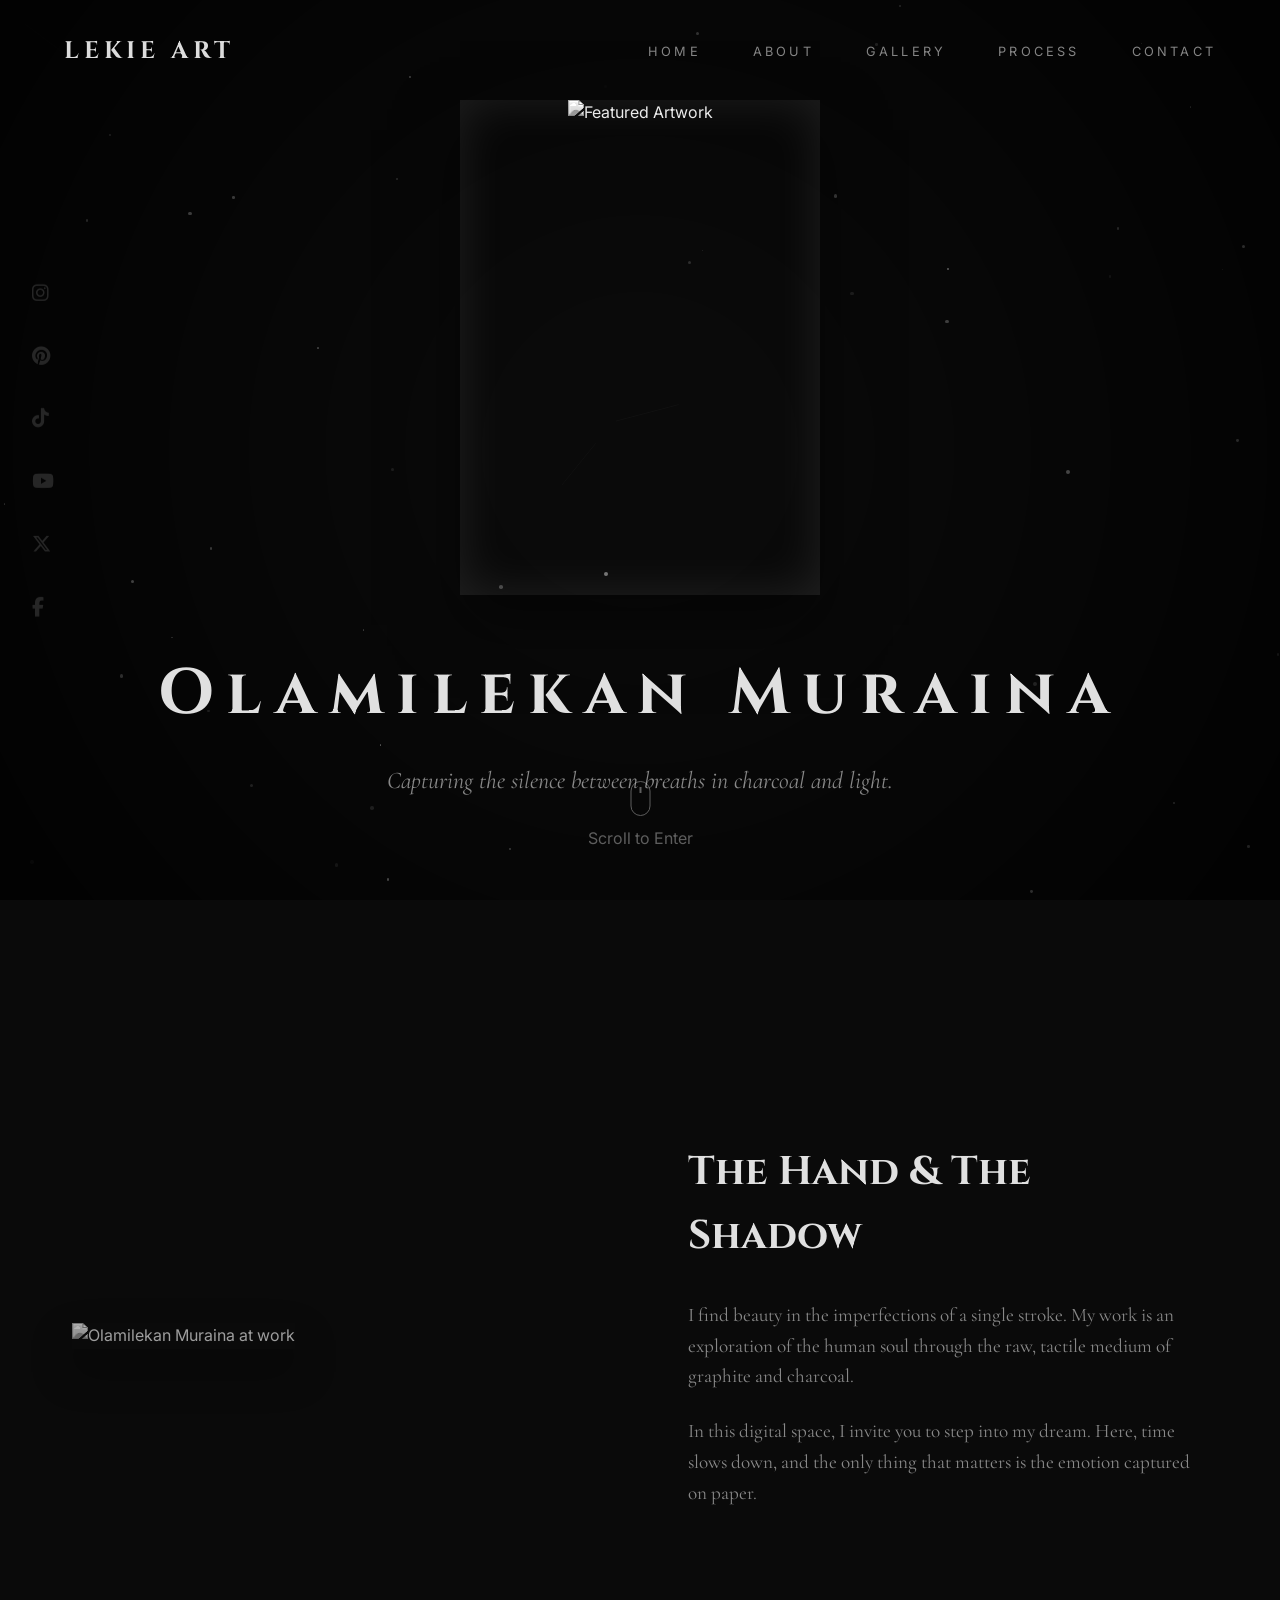
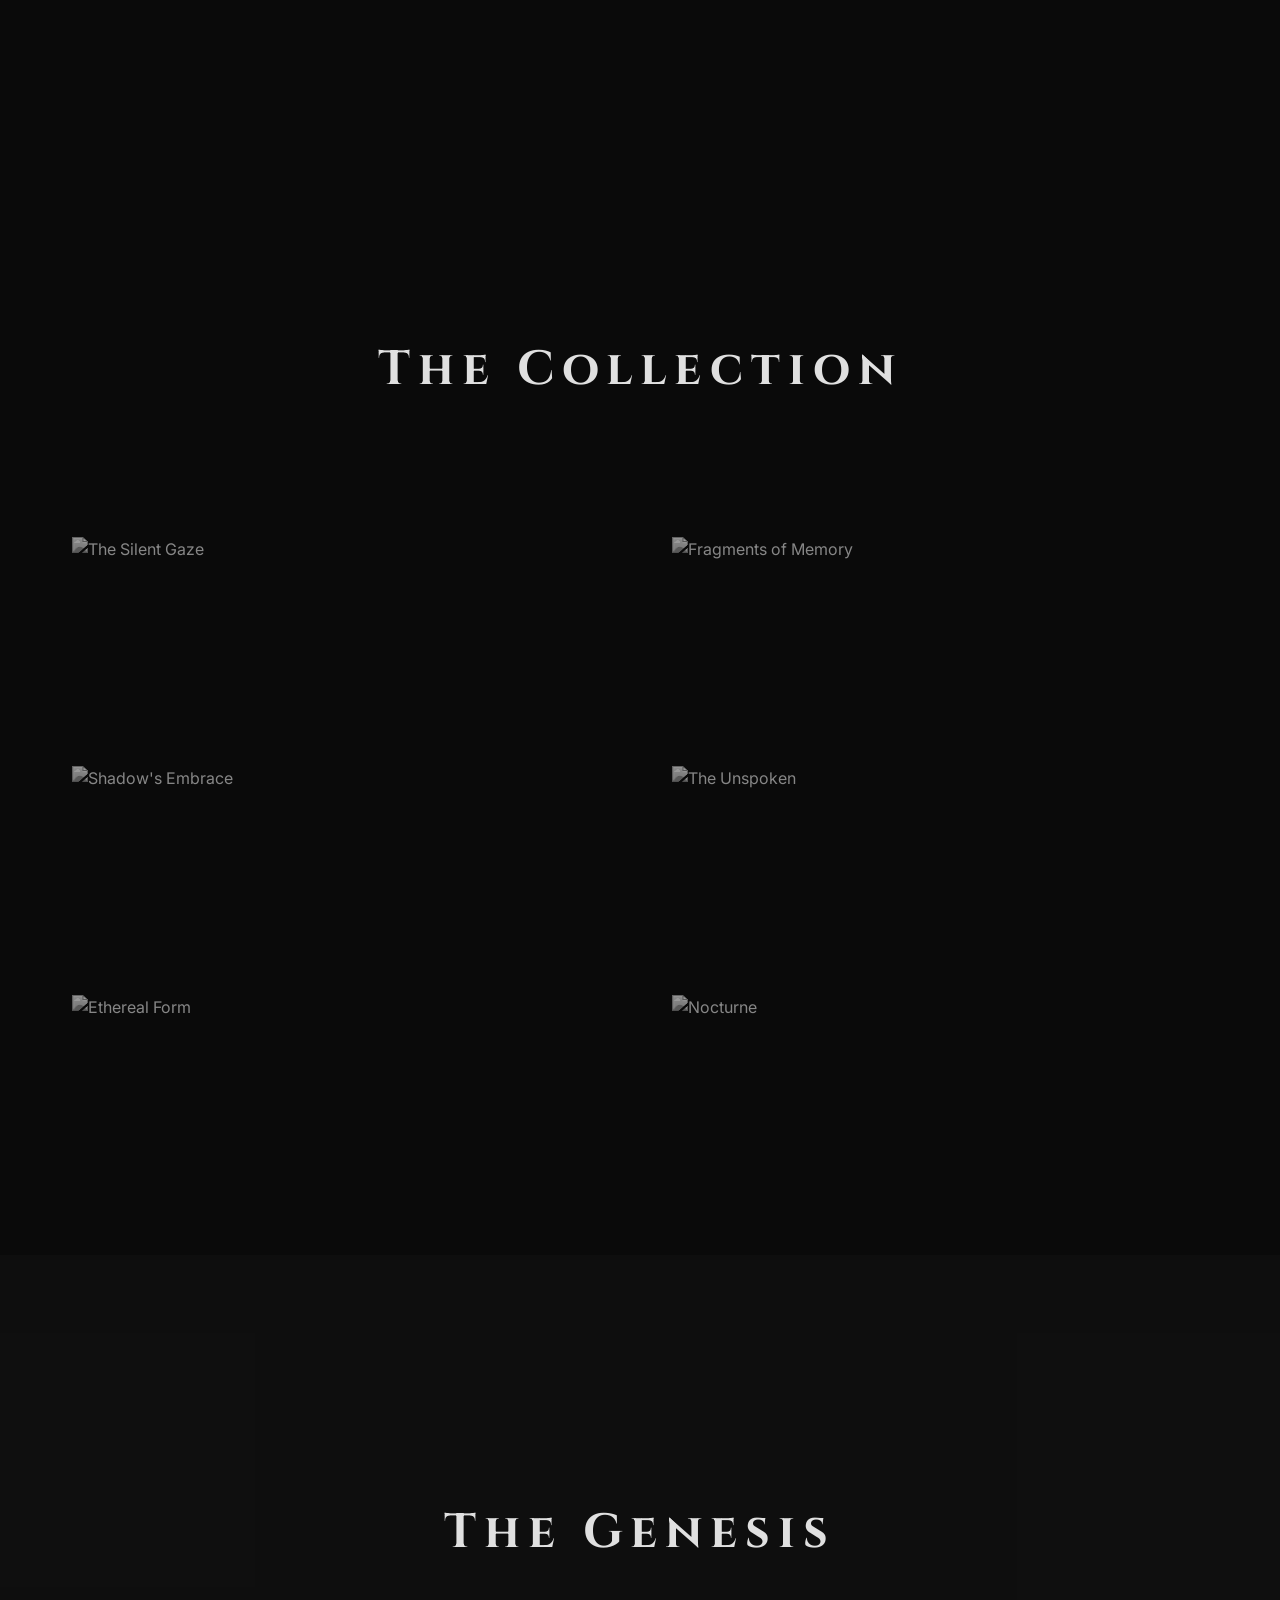
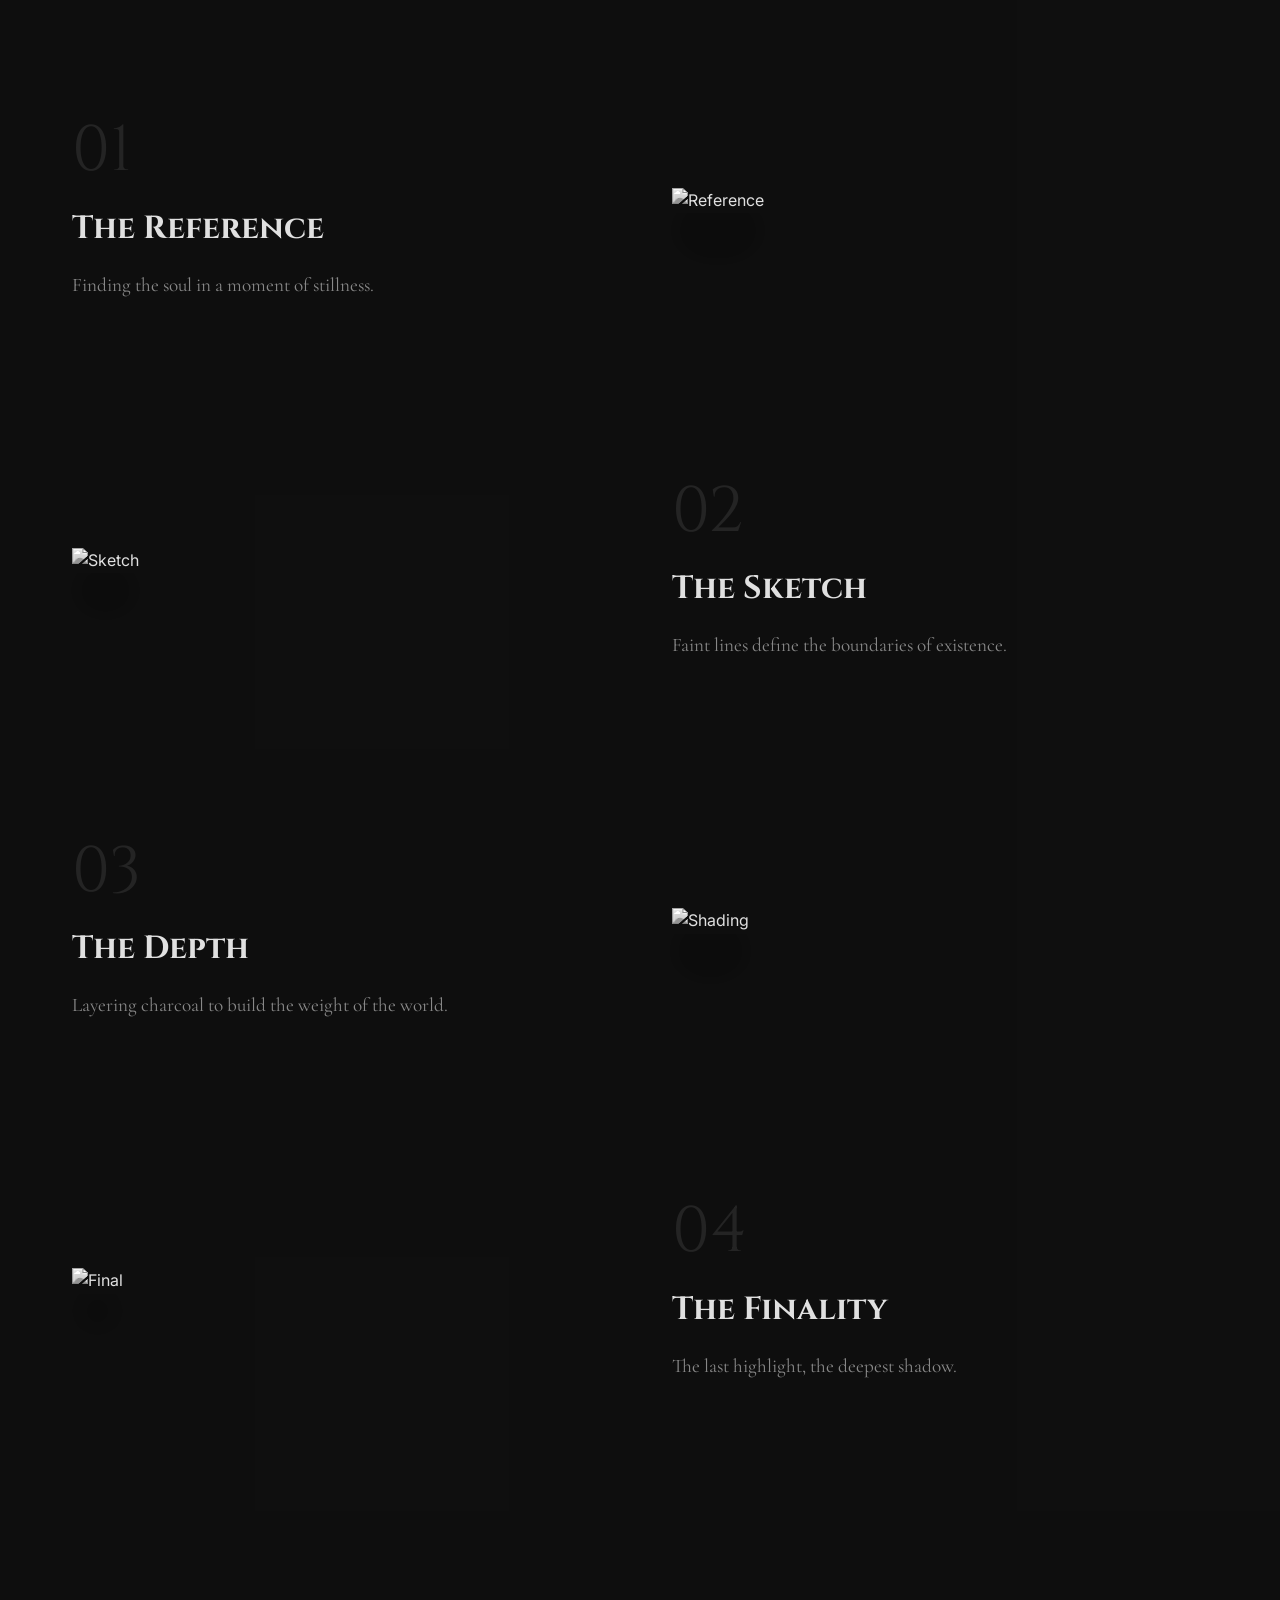
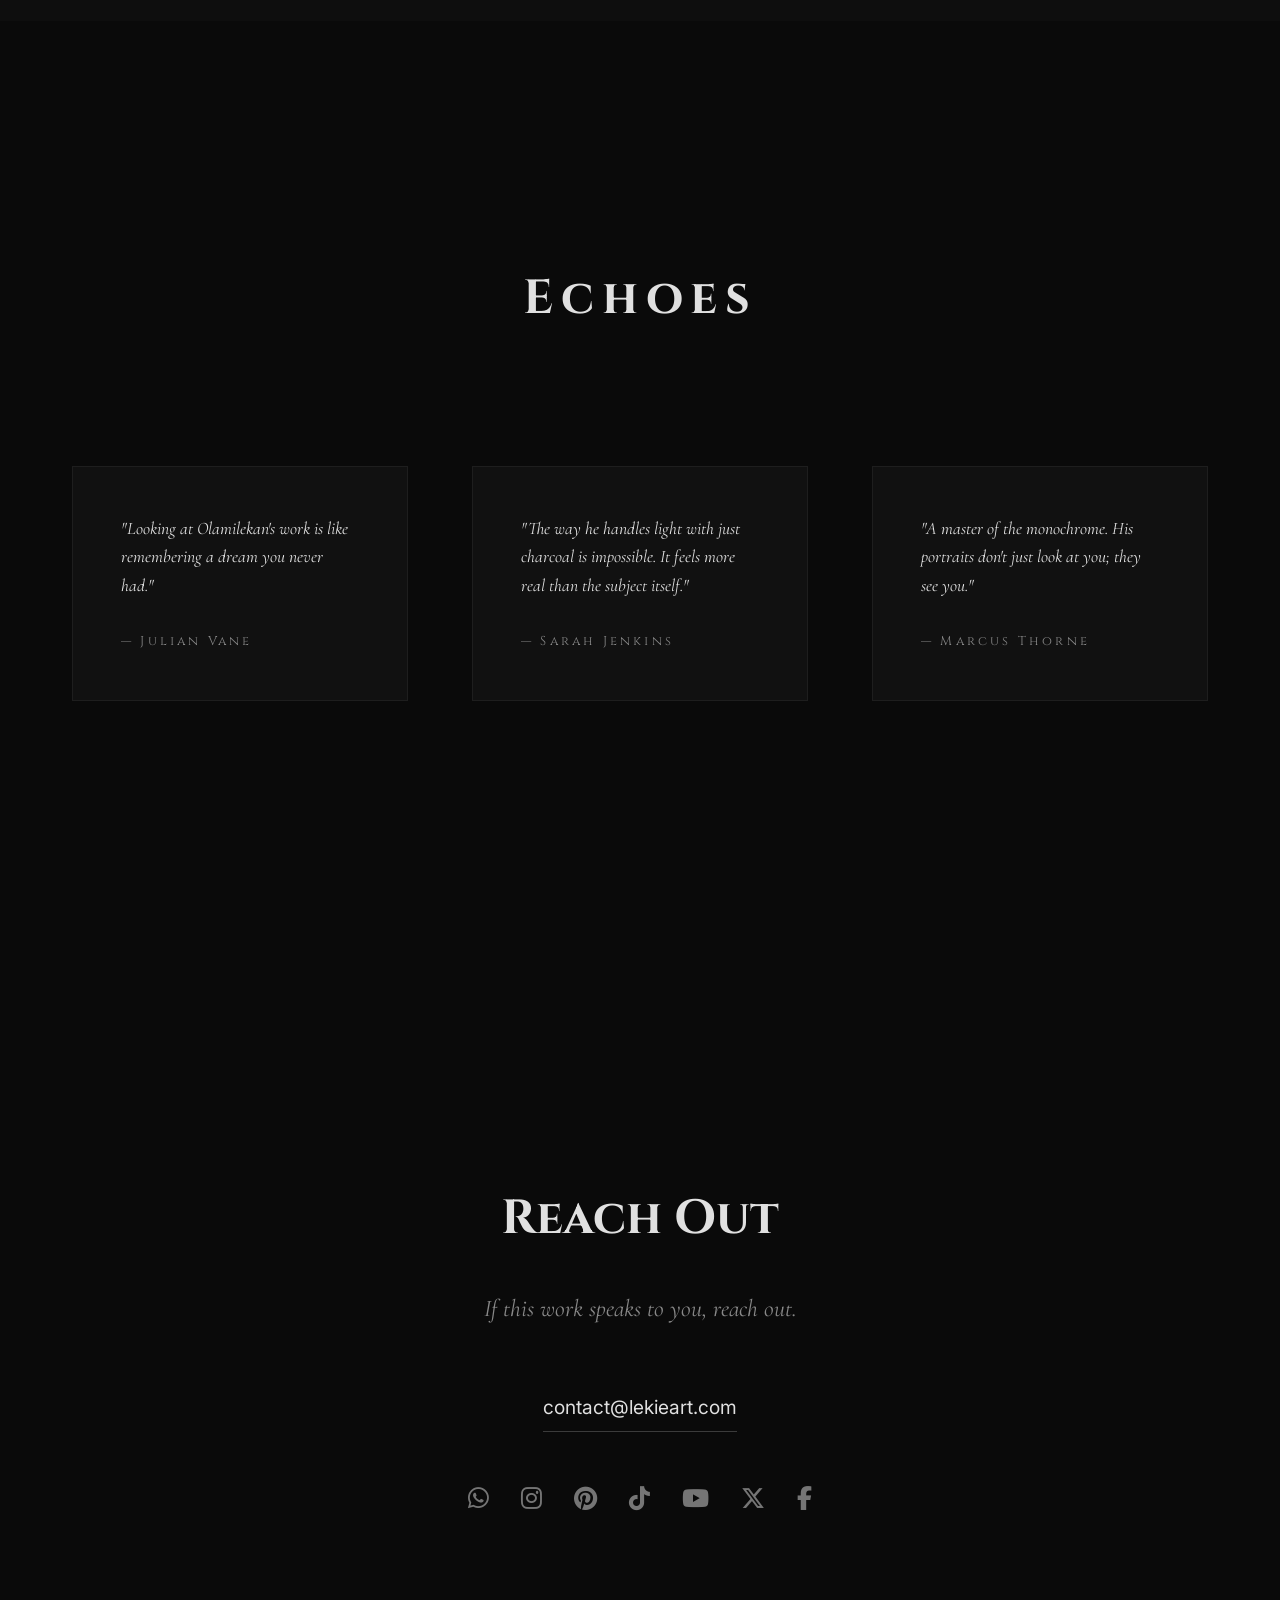
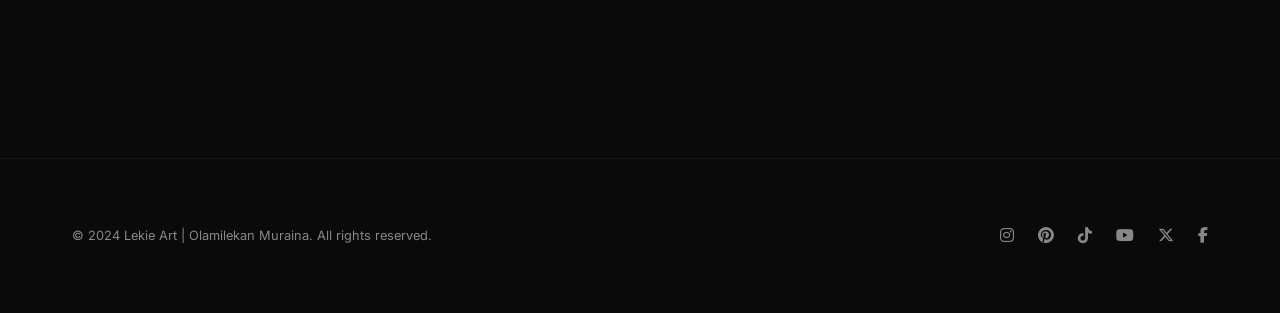
==== commit 7a8cd1d4: "Update index.html" ====
--- a/index.html
+++ b/index.html
@@ -3,32 +3,50 @@
 <head>
     <meta charset="UTF-8">
     <meta name="viewport" content="width=device-width, initial-scale=1.0">
-    <title>Lekie Art | Premium Portrait Commissions by Olamilekan Muraina</title>
+    <title>Lekie Art | Immersive Portrait Gallery by Olamilekan Muraina</title>
     <link rel="stylesheet" href="style.css">
-    <!-- Google Fonts -->
+    <!-- Google Fonts for elegant typography -->
     <link rel="preconnect" href="https://fonts.googleapis.com">
     <link rel="preconnect" href="https://fonts.gstatic.com" crossorigin>
-    <link href="https://fonts.googleapis.com/css2?family=Cinzel:wght@400;700&family=Cormorant+Garamond:ital,wght@0,300;0,400;0,600;1,300&family=Inter:wght@200;300;400;600&display=swap" rel="stylesheet">
-    <!-- Font Awesome -->
+    <link href="https://fonts.googleapis.com/css2?family=Cinzel:wght@400;700&family=Cormorant+Garamond:ital,wght@0,300;0,400;0,600;1,300&family=Inter:wght@300;400&display=swap" rel="stylesheet">
+    <!-- Font Awesome for minimal social icons -->
     <link rel="stylesheet" href="https://cdnjs.cloudflare.com/ajax/libs/font-awesome/6.4.0/css/all.min.css">
 </head>
 <body class="dark-theme">
-    <!-- Immersive Background -->
+    <!-- Background Experience Layers -->
     <div class="experience-container">
         <div class="fog-layer layer-1"></div>
+        <div class="fog-layer layer-2"></div>
         <div class="particles-container" id="particles"></div>
         <canvas id="pencil-canvas"></canvas>
         <div class="vignette-overlay"></div>
+        <div class="texture-overlay"></div>
     </div>
 
-    <!-- Floating Navigation -->
+    <!-- Floating Side Dock (Desktop Only) -->
+    <div class="side-dock">
+        <a href="https://instagram.com" target="_blank" title="Instagram"><i class="fab fa-instagram"></i></a>
+        <a href="https://pinterest.com" target="_blank" title="Pinterest"><i class="fab fa-pinterest"></i></a>
+        <a href="https://tiktok.com" target="_blank" title="TikTok"><i class="fab fa-tiktok"></i></a>
+        <a href="https://youtube.com" target="_blank" title="YouTube"><i class="fab fa-youtube"></i></a>
+        <a href="https://twitter.com" target="_blank" title="X (Twitter)"><i class="fab fa-x-twitter"></i></a>
+        <a href="https://facebook.com" target="_blank" title="Facebook"><i class="fab fa-facebook-f"></i></a>
+    </div>
+
+    <!-- Floating WhatsApp Button -->
+    <a href="https://wa.me/1234567890?text=Hello%20Lekie%20Art,%20I%20would%20like%20to%20order%20a%20portrait." class="whatsapp-floating" target="_blank">
+        <i class="fab fa-whatsapp"></i>
+    </a>
+
+    <!-- Navigation -->
     <nav class="main-nav">
-        <div class="nav-logo">LEKIE ART</div>
+        <div class="nav-logo" data-i18n="nav_logo">LEKIE ART</div>
         <div class="nav-links">
-            <a href="#hero">Home</a>
-            <a href="#gallery">Gallery</a>
-            <a href="#process">Process</a>
-            <a href="#contact" class="nav-cta">Commission</a>
+            <a href="#hero" data-i18n="nav_home">Home</a>
+            <a href="#about" data-i18n="nav_about">About</a>
+            <a href="#gallery" data-i18n="nav_gallery">Gallery</a>
+            <a href="#process" data-i18n="nav_process">Process</a>
+            <a href="#contact" data-i18n="nav_contact">Contact</a>
         </div>
         <div class="mobile-menu-toggle">
             <span></span>
@@ -36,158 +54,177 @@
         </div>
     </nav>
 
-    <!-- Floating Social Dock -->
-    <div class="side-dock">
-        <a href="https://instagram.com" target="_blank"><i class="fab fa-instagram"></i></a>
-        <a href="https://pinterest.com" target="_blank"><i class="fab fa-pinterest"></i></a>
-        <a href="https://tiktok.com" target="_blank"><i class="fab fa-tiktok"></i></a>
-        <a href="https://youtube.com" target="_blank"><i class="fab fa-youtube"></i></a>
-    </div>
-
-    <!-- Primary CTA: WhatsApp -->
-    <a href="https://wa.me/1234567890?text=Hello%20Lekie%20Art,%20I%20would%20like%20to%20order%20a%20portrait." class="whatsapp-floating" target="_blank">
-        <div class="wa-tooltip">Order a Portrait</div>
-        <i class="fab fa-whatsapp"></i>
-    </a>
-
     <main>
-        <!-- HERO: High Impact -->
+        <!-- 1. HERO SECTION -->
         <section id="hero" class="hero-section">
-            <div class="hero-grid">
-                <div class="hero-text-content">
-                    <span class="hero-subtitle">Mastering the Art of Realism</span>
-                    <h1 class="artist-name">Olamilekan Muraina</h1>
-                    <p class="hero-description">Transforming your most cherished memories into timeless, hyper-realistic charcoal and graphite masterpieces.</p>
-                    <div class="hero-actions">
-                        <a href="#gallery" class="btn btn-primary">View Collection</a>
-                        <a href="#contact" class="btn btn-outline">Inquire Now</a>
-                    </div>
-                </div>
-                <div class="hero-visual">
-                    <div class="hero-image-wrapper">
-                        <img src="https://lh3.googleusercontent.com/pw/AP1GczMGSm-bZeTIZb7qQDPMNrzIxMgTmLqGm0sz9hpYajtfH-E4pO7nDr1UjZapRUQzbI-PKHCGfVksMRycrynv6yRExTO1uNEaJqpLobN8vYp6CTWjcqE=w1200" alt="Featured Portrait" class="main-hero-img">
-                        <div class="img-overlay"></div>
-                    </div>
-                </div>
-            </div>
-            <div class="scroll-hint">
+            <div class="hero-content">
+                <div class="hero-artwork-container">
+                    <img src="https://images.unsplash.com/photo-1579783902614-a3fb3927b6a5?auto=format&fit=crop&q=80&w=1200" alt="Featured Artwork" class="hero-artwork">
+                    <div class="artwork-glow"></div>
+                </div>
+                <div class="hero-text">
+                    <h1 class="artist-name" data-i18n="artist_name">Olamilekan Muraina</h1>
+                    <p class="emotional-line" data-i18n="hero_tagline">Capturing the silence between breaths in charcoal and light.</p>
+                </div>
+            </div>
+            <div class="scroll-indicator">
                 <div class="mouse"></div>
-            </div>
-        </section>
-
-        <!-- GALLERY: Auto-Rendering Grid -->
+                <span data-i18n="scroll_down">Scroll to Enter</span>
+            </div>
+        </section>
+
+        <!-- 2. ABOUT SECTION -->
+        <section id="about" class="about-section reveal">
+            <div class="container">
+                <div class="about-grid">
+                    <div class="about-image">
+                        <img src="https://images.unsplash.com/photo-1513364776144-60967b0f800f?auto=format&fit=crop&q=80&w=800" alt="Olamilekan Muraina at work">
+                    </div>
+                    <div class="about-content">
+                        <h2 data-i18n="about_title">The Hand & The Shadow</h2>
+                        <p data-i18n="about_p1">I find beauty in the imperfections of a single stroke. My work is an exploration of the human soul through the raw, tactile medium of graphite and charcoal. Each piece is a conversation with the shadows, a slow dance of light emerging from the void.</p>
+                        <p data-i18n="about_p2">In this digital space, I invite you to step into my dream. Here, time slows down, and the only thing that matters is the emotion captured on paper.</p>
+                    </div>
+                </div>
+            </div>
+        </section>
+
+        <!-- 3. LIVING GALLERY SECTION -->
         <section id="gallery" class="gallery-section reveal">
             <div class="container">
-                <div class="section-header">
-                    <h2 class="section-title">The Living Gallery</h2>
-                    <p class="section-subtitle">A curated selection of hyper-realistic portraits.</p>
-                </div>
-                <div class="gallery-grid" id="auto-gallery">
-                    <!-- Images will be auto-rendered here from Google Photos -->
-                </div>
-            </div>
-        </section>
-
-        <!-- PROCESS: Trust Building -->
+                <h2 class="section-title" data-i18n="gallery_title">The Collection</h2>
+                <div class="gallery-grid" id="main-gallery">
+                    <!-- Artworks will be dynamically loaded here -->
+                </div>
+            </div>
+        </section>
+
+        <!-- 5. PROCESS SECTION -->
         <section id="process" class="process-section reveal">
             <div class="container">
-                <div class="section-header">
-                    <h2 class="section-title">The Craft</h2>
-                    <p class="section-subtitle">From a blank canvas to a soul-stirring portrait.</p>
-                </div>
-                <div class="process-steps">
-                    <div class="step">
-                        <div class="step-num">01</div>
-                        <h3>The Vision</h3>
-                        <p>We begin with your high-quality reference photo, capturing the essence of the subject.</p>
-                    </div>
-                    <div class="step">
-                        <div class="step-num">02</div>
-                        <h3>The Sketch</h3>
-                        <p>Precise graphite outlines establish the perfect proportions and likeness.</p>
-                    </div>
-                    <div class="step">
-                        <div class="step-num">03</div>
-                        <h3>The Depth</h3>
-                        <p>Layering charcoal to build rich shadows and hyper-realistic textures.</p>
-                    </div>
-                    <div class="step">
-                        <div class="step-num">04</div>
-                        <h3>The Soul</h3>
-                        <p>Final highlights and intricate details that bring the portrait to life.</p>
-                    </div>
-                </div>
-            </div>
-        </section>
-
-        <!-- TESTIMONIALS: Social Proof -->
-        <section class="testimonials-section reveal">
-            <div class="container">
-                <div class="testimonial-slider">
-                    <div class="testimonial-item">
-                        <p class="testimonial-text">"Olamilekan doesn't just draw; he captures the very soul of the person. The detail in the charcoal work is breathtaking."</p>
-                        <span class="testimonial-author">— Sarah J., Art Collector</span>
-                    </div>
-                </div>
-            </div>
-        </section>
-
-        <!-- CONTACT: High Conversion Form -->
+                <h2 class="section-title" data-i18n="process_title">The Genesis</h2>
+                <div class="process-walkthrough">
+                    <div class="process-step" data-step="1">
+                        <div class="step-info">
+                            <span class="step-number">01</span>
+                            <h3 data-i18n="process_step1_title">The Reference</h3>
+                            <p data-i18n="process_step1_desc">Finding the soul in a moment of stillness. A photograph captures the light, but the mind captures the feeling.</p>
+                        </div>
+                        <div class="step-visual">
+                            <img src="https://images.unsplash.com/photo-1500648767791-00dcc994a43e?auto=format&fit=crop&q=80&w=600" alt="Reference">
+                        </div>
+                    </div>
+                    <div class="process-step" data-step="2">
+                        <div class="step-info">
+                            <span class="step-number">02</span>
+                            <h3 data-i18n="process_step2_title">The Sketch</h3>
+                            <p data-i18n="process_step2_desc">Faint lines define the boundaries of existence. The first breath of the artwork on a blank canvas.</p>
+                        </div>
+                        <div class="step-visual">
+                            <img src="https://images.unsplash.com/photo-1513364776144-60967b0f800f?auto=format&fit=crop&q=80&w=600" alt="Sketch">
+                        </div>
+                    </div>
+                    <div class="process-step" data-step="3">
+                        <div class="step-info">
+                            <span class="step-number">03</span>
+                            <h3 data-i18n="process_step3_title">The Depth</h3>
+                            <p data-i18n="process_step3_desc">Layering charcoal to build the weight of the world. Shading brings life to the flat surface.</p>
+                        </div>
+                        <div class="step-visual">
+                            <img src="https://images.unsplash.com/photo-1541963463532-d68292c34b19?auto=format&fit=crop&q=80&w=600" alt="Shading">
+                        </div>
+                    </div>
+                    <div class="process-step" data-step="4">
+                        <div class="step-info">
+                            <span class="step-number">04</span>
+                            <h3 data-i18n="process_step4_title">The Finality</h3>
+                            <p data-i18n="process_step4_desc">The last highlight, the deepest shadow. The artwork is no longer mine; it belongs to the viewer.</p>
+                        </div>
+                        <div class="step-visual">
+                            <img src="https://images.unsplash.com/photo-1579783902614-a3fb3927b6a5?auto=format&fit=crop&q=80&w=600" alt="Final">
+                        </div>
+                    </div>
+                </div>
+            </div>
+        </section>
+
+        <!-- 6. TESTIMONIAL SECTION -->
+        <section id="testimonials" class="testimonials-section reveal">
+            <div class="container">
+                <h2 class="section-title" data-i18n="testimonials_title">Echoes</h2>
+                <div class="testimonial-grid">
+                    <div class="testimonial-card">
+                        <p class="quote" data-i18n="testimonial1_text">"Looking at Olamilekan's work is like remembering a dream you never had. There's a profound silence in every stroke."</p>
+                        <p class="author">— Julian Vane</p>
+                    </div>
+                    <div class="testimonial-card">
+                        <p class="quote" data-i18n="testimonial2_text">"The way he handles light with just charcoal is impossible. It feels more real than the subject itself."</p>
+                        <p class="author">— Sarah Jenkins</p>
+                    </div>
+                    <div class="testimonial-card">
+                        <p class="quote" data-i18n="testimonial3_text">"A master of the monochrome. His portraits don't just look at you; they see you."</p>
+                        <p class="author">— Marcus Thorne</p>
+                    </div>
+                </div>
+            </div>
+        </section>
+
+        <!-- 7. CONTACT SECTION -->
         <section id="contact" class="contact-section reveal">
             <div class="container">
-                <div class="contact-card">
-                    <div class="contact-info">
-                        <h2>Start Your Commission</h2>
-                        <p>Own a piece of timeless art. Reach out today for a personalized quote.</p>
-                        <div class="contact-methods">
-                            <a href="mailto:contact@lekieart.com" class="contact-method">
-                                <i class="fas fa-envelope"></i>
-                                <span>contact@lekieart.com</span>
-                            </a>
-                            <a href="https://wa.me/1234567890" class="contact-method">
-                                <i class="fab fa-whatsapp"></i>
-                                <span>Direct WhatsApp</span>
-                            </a>
-                        </div>
-                    </div>
-                    <div class="contact-form-wrapper">
-                        <form id="commission-form">
-                            <div class="form-group">
-                                <input type="text" placeholder="Your Name" required>
-                            </div>
-                            <div class="form-group">
-                                <input type="email" placeholder="Your Email" required>
-                            </div>
-                            <div class="form-group">
-                                <textarea placeholder="Tell me about your vision..." rows="4"></textarea>
-                            </div>
-                            <button type="submit" class="btn btn-primary full-width">Send Inquiry</button>
-                        </form>
+                <div class="contact-content">
+                    <h2 data-i18n="contact_title">Reach Out</h2>
+                    <p class="invitation" data-i18n="contact_invitation">If this work speaks to you, reach out. I am always open to new conversations and commissions.</p>
+                    <div class="contact-links">
+                        <a href="mailto:contact@lekieart.com" class="contact-link email">contact@lekieart.com</a>
+                        <div class="contact-social-icons">
+                            <a href="https://wa.me/1234567890?text=Hello%20Lekie%20Art,%20I%20would%20like%20to%20order%20a%20portrait." target="_blank"><i class="fab fa-whatsapp"></i></a>
+                            <a href="https://instagram.com" target="_blank"><i class="fab fa-instagram"></i></a>
+                            <a href="https://pinterest.com" target="_blank"><i class="fab fa-pinterest"></i></a>
+                            <a href="https://tiktok.com" target="_blank"><i class="fab fa-tiktok"></i></a>
+                            <a href="https://youtube.com" target="_blank"><i class="fab fa-youtube"></i></a>
+                            <a href="https://twitter.com" target="_blank"><i class="fab fa-x-twitter"></i></a>
+                            <a href="https://facebook.com" target="_blank"><i class="fab fa-facebook-f"></i></a>
+                        </div>
                     </div>
                 </div>
             </div>
         </section>
     </main>
 
+    <!-- 8. FOOTER -->
     <footer class="main-footer">
         <div class="container">
-            <div class="footer-content">
-                <div class="footer-brand">LEKIE ART</div>
-                <div class="footer-links">
-                    <a href="#hero">Home</a>
-                    <a href="#gallery">Gallery</a>
-                    <a href="#contact">Contact</a>
-                </div>
-                <div class="footer-copy">&copy; 2024 Lekie Art. All rights reserved.</div>
+            <div class="footer-grid">
+                <div class="footer-info">
+                    <p>&copy; 2024 Lekie Art | Olamilekan Muraina. <span data-i18n="footer_rights">All rights reserved.</span></p>
+                </div>
+                <div class="footer-social">
+                    <a href="https://instagram.com" target="_blank"><i class="fab fa-instagram"></i></a>
+                    <a href="https://pinterest.com" target="_blank"><i class="fab fa-pinterest"></i></a>
+                    <a href="https://tiktok.com" target="_blank"><i class="fab fa-tiktok"></i></a>
+                    <a href="https://youtube.com" target="_blank"><i class="fab fa-youtube"></i></a>
+                    <a href="https://twitter.com" target="_blank"><i class="fab fa-x-twitter"></i></a>
+                    <a href="https://facebook.com" target="_blank"><i class="fab fa-facebook-f"></i></a>
+                </div>
             </div>
         </div>
     </footer>
 
-    <!-- Lightbox -->
+    <!-- 4. ARTWORK VIEW MODE (LIGHTBOX) -->
     <div id="lightbox" class="lightbox">
         <div class="lightbox-close">&times;</div>
         <div class="lightbox-content">
             <img id="lightbox-img" src="" alt="Enlarged Artwork">
+            <div class="lightbox-caption">
+                <h3 id="lightbox-title"></h3>
+                <p id="lightbox-desc"></p>
+                <p id="lightbox-price" class="price-tag"></p>
+            </div>
+        </div>
+        <div class="lightbox-nav">
+            <button id="prev-art">&larr;</button>
+            <button id="next-art">&rarr;</button>
         </div>
     </div>
 
--- a/style.css
+++ b/style.css
@@ -1,19 +1,19 @@
 /* 
-   LEKIE ART - HIGH CONVERSION REDESIGN
-   Modern, Cinematic, Premium
+   LEKIE ART - STYLESHEET
+   Cinematic, Emotional, Immersive
 */
 
 :root {
-    --bg-color: #050505;
-    --card-bg: #0f0f0f;
-    --text-primary: #ffffff;
-    --text-secondary: #a0a0a0;
-    --accent: #ffffff;
-    --accent-dim: rgba(255, 255, 255, 0.1);
-    --transition: 0.8s cubic-bezier(0.16, 1, 0.3, 1);
+    --bg-color: #0a0a0a;
+    --text-color: #e0e0e0;
+    --accent-color: #ffffff;
+    --dim-text: #888888;
+    --overlay-bg: rgba(0, 0, 0, 0.95);
+    --transition-slow: 1.2s cubic-bezier(0.2, 0, 0.2, 1);
+    --transition-med: 0.6s cubic-bezier(0.4, 0, 0.2, 1);
     --font-main: 'Inter', sans-serif;
+    --font-serif: 'Cormorant Garamond', serif;
     --font-display: 'Cinzel', serif;
-    --font-serif: 'Cormorant Garamond', serif;
 }
 
 * {
@@ -24,12 +24,11 @@
 
 html {
     scroll-behavior: smooth;
-    background-color: var(--bg-color);
 }
 
 body {
     background-color: var(--bg-color);
-    color: var(--text-primary);
+    color: var(--text-color);
     font-family: var(--font-main);
     line-height: 1.6;
     overflow-x: hidden;
@@ -37,12 +36,13 @@
 }
 
 .container {
-    max-width: 1400px;
+    max-width: 1200px;
     margin: 0 auto;
-    padding: 0 4rem;
-}
-
-/* --- BACKGROUND --- */
+    padding: 0 2rem;
+}
+
+/* --- BACKGROUND EXPERIENCE --- */
+
 .experience-container {
     position: fixed;
     top: 0;
@@ -50,21 +50,33 @@
     width: 100%;
     height: 100%;
     z-index: -1;
+    overflow: hidden;
     pointer-events: none;
 }
 
 .fog-layer {
     position: absolute;
+    top: 0;
+    left: 0;
     width: 200%;
     height: 100%;
-    background: radial-gradient(circle at 50% 50%, rgba(255,255,255,0.03) 0%, transparent 70%);
-    filter: blur(60px);
-    animation: fogMove 20s ease-in-out infinite alternate;
+    background: url('https://www.transparenttextures.com/patterns/fog.png');
+    opacity: 0.15;
+    filter: blur(8px);
+}
+
+.layer-1 {
+    animation: fogMove 60s linear infinite;
+}
+
+.layer-2 {
+    animation: fogMove 90s linear infinite reverse;
+    opacity: 0.1;
 }
 
 @keyframes fogMove {
-    from { transform: translate(-10%, -10%); }
-    to { transform: translate(10%, 10%); }
+    from { transform: translateX(0); }
+    to { transform: translateX(-50%); }
 }
 
 #pencil-canvas {
@@ -73,7 +85,7 @@
     left: 0;
     width: 100%;
     height: 100%;
-    opacity: 0.15;
+    opacity: 0.2;
 }
 
 .vignette-overlay {
@@ -82,10 +94,75 @@
     left: 0;
     width: 100%;
     height: 100%;
-    background: radial-gradient(circle, transparent 40%, rgba(0,0,0,0.9) 100%);
+    background: radial-gradient(circle, transparent 20%, rgba(0,0,0,0.8) 100%);
+}
+
+.texture-overlay {
+    position: absolute;
+    top: 0;
+    left: 0;
+    width: 100%;
+    height: 100%;
+    background-image: url('https://www.transparenttextures.com/patterns/paper-fibers.png');
+    opacity: 0.05;
+    mix-blend-mode: overlay;
+}
+
+/* --- FLOATING ELEMENTS --- */
+
+.side-dock {
+    position: fixed;
+    left: 2rem;
+    top: 50%;
+    transform: translateY(-50%);
+    display: flex;
+    flex-direction: column;
+    gap: 2rem;
+    z-index: 100;
+    mix-blend-mode: difference;
+}
+
+.side-dock a {
+    color: var(--text-color);
+    font-size: 1.2rem;
+    opacity: 0.4;
+    transition: var(--transition-med);
+}
+
+.side-dock a:hover {
+    opacity: 1;
+    transform: scale(1.2);
+    text-shadow: 0 0 10px rgba(255,255,255,0.5);
+}
+
+.whatsapp-floating {
+    position: fixed;
+    right: 2rem;
+    bottom: 2rem;
+    width: 60px;
+    height: 60px;
+    background: rgba(255,255,255,0.05);
+    border: 1px solid rgba(255,255,255,0.1);
+    border-radius: 50%;
+    display: flex;
+    align-items: center;
+    justify-content: center;
+    color: var(--text-color);
+    font-size: 1.5rem;
+    z-index: 1000;
+    backdrop-filter: blur(10px);
+    transition: var(--transition-med);
+    text-decoration: none;
+}
+
+.whatsapp-floating:hover {
+    background: rgba(255,255,255,0.1);
+    transform: scale(1.1) rotate(10deg);
+    box-shadow: 0 0 30px rgba(255,255,255,0.1);
 }
 
 /* --- NAVIGATION --- */
+
 .main-nav {
     position: fixed;
     top: 0;
@@ -95,400 +172,533 @@
     display: flex;
     justify-content: space-between;
     align-items: center;
-    z-index: 1000;
-    transition: var(--transition);
-}
-
-.main-nav.scrolled {
-    padding: 1.2rem 4rem;
-    background: rgba(5, 5, 5, 0.8);
-    backdrop-filter: blur(20px);
-    border-bottom: 1px solid rgba(255,255,255,0.05);
+    z-index: 100;
+    mix-blend-mode: difference;
 }
 
 .nav-logo {
     font-family: var(--font-display);
-    font-size: 1.4rem;
-    letter-spacing: 0.4rem;
+    font-size: 1.5rem;
+    letter-spacing: 0.3rem;
     font-weight: 700;
 }
 
-.nav-links {
-    display: flex;
-    align-items: center;
-    gap: 3rem;
-}
-
 .nav-links a {
-    color: var(--text-primary);
+    color: var(--text-color);
     text-decoration: none;
-    font-size: 0.75rem;
-    text-transform: uppercase;
-    letter-spacing: 0.2rem;
-    opacity: 0.6;
-    transition: var(--transition);
-}
-
-.nav-links a:hover {
-    opacity: 1;
-}
-
-.nav-cta {
-    padding: 0.8rem 1.5rem;
-    border: 1px solid var(--accent);
-    opacity: 1 !important;
-}
-
-.nav-cta:hover {
-    background: var(--accent);
-    color: var(--bg-color) !important;
-}
-
-/* --- HERO SECTION --- */
-.hero-section {
-    height: 100vh;
-    display: flex;
-    align-items: center;
-    padding-top: 80px;
-}
-
-.hero-grid {
-    display: grid;
-    grid-template-columns: 1.2fr 1fr;
-    gap: 4rem;
-    align-items: center;
-    width: 100%;
-    max-width: 1400px;
-    margin: 0 auto;
-    padding: 0 4rem;
-}
-
-.hero-subtitle {
-    display: block;
-    font-family: var(--font-display);
-    font-size: 0.9rem;
-    letter-spacing: 0.5rem;
-    color: var(--text-secondary);
-    margin-bottom: 1.5rem;
-    text-transform: uppercase;
-}
-
-.artist-name {
-    font-family: var(--font-display);
-    font-size: clamp(3rem, 6vw, 5.5rem);
-    line-height: 1.1;
-    margin-bottom: 2rem;
-    letter-spacing: -0.02em;
-}
-
-.hero-description {
-    font-family: var(--font-serif);
-    font-size: 1.4rem;
-    color: var(--text-secondary);
-    max-width: 500px;
-    margin-bottom: 3rem;
-    font-style: italic;
-}
-
-.hero-actions {
-    display: flex;
-    gap: 2rem;
-}
-
-.btn {
-    padding: 1.2rem 2.5rem;
+    margin-left: 3rem;
     font-size: 0.8rem;
     text-transform: uppercase;
     letter-spacing: 0.2rem;
-    text-decoration: none;
-    transition: var(--transition);
-    display: inline-block;
+    transition: opacity 0.3s ease;
+    opacity: 0.6;
+}
+
+.nav-links a:hover {
+    opacity: 1;
+}
+
+.mobile-menu-toggle {
+    display: none;
     cursor: pointer;
-    border: none;
-}
-
-.btn-primary {
-    background: var(--accent);
-    color: var(--bg-color);
-}
-
-.btn-primary:hover {
-    transform: translateY(-5px);
-    box-shadow: 0 10px 30px rgba(255,255,255,0.2);
-}
-
-.btn-outline {
-    border: 1px solid rgba(255,255,255,0.2);
-    color: var(--text-primary);
-}
-
-.btn-outline:hover {
-    border-color: var(--accent);
-    background: rgba(255,255,255,0.05);
-}
-
-.hero-visual {
+}
+
+/* --- HERO SECTION --- */
+
+.hero-section {
+    height: 100vh;
+    display: flex;
+    align-items: center;
+    justify-content: center;
     position: relative;
 }
 
-.hero-image-wrapper {
+.hero-content {
+    text-align: center;
+    display: flex;
+    flex-direction: column;
+    align-items: center;
+}
+
+.hero-artwork-container {
     position: relative;
-    aspect-ratio: 3/4;
-    overflow: hidden;
-    box-shadow: 0 50px 100px rgba(0,0,0,0.5);
-}
-
-.main-hero-img {
+    width: 40vh;
+    height: 55vh;
+    margin-bottom: 3rem;
+    box-shadow: 0 30px 60px rgba(0,0,0,0.5);
+    animation: float 6s ease-in-out infinite;
+}
+
+.hero-artwork {
     width: 100%;
     height: 100%;
     object-fit: cover;
-    filter: grayscale(100%) contrast(1.1);
-    transition: var(--transition);
-}
-
-.hero-image-wrapper:hover .main-hero-img {
-    transform: scale(1.05);
-    filter: grayscale(0%);
-}
-
-/* --- GALLERY --- */
+    filter: grayscale(100%) contrast(110%);
+    transition: filter 1s ease;
+}
+
+.artwork-glow {
+    position: absolute;
+    top: 0;
+    left: 0;
+    width: 100%;
+    height: 100%;
+    box-shadow: inset 0 0 50px rgba(255,255,255,0.1);
+    pointer-events: none;
+}
+
+.artist-name {
+    font-family: var(--font-display);
+    font-size: 4rem;
+    letter-spacing: 0.8rem;
+    margin-bottom: 1rem;
+    opacity: 0;
+    transform: translateY(20px);
+    animation: fadeInUp 2s forwards 0.5s;
+}
+
+.emotional-line {
+    font-family: var(--font-serif);
+    font-style: italic;
+    font-size: 1.5rem;
+    color: var(--dim-text);
+    opacity: 0;
+    transform: translateY(20px);
+    animation: fadeInUp 2s forwards 1s;
+}
+
+@keyframes fadeInUp {
+    to { opacity: 1; transform: translateY(0); }
+}
+
+@keyframes float {
+    0%, 100% { transform: translateY(0); }
+    50% { transform: translateY(-20px); }
+}
+
+.scroll-indicator {
+    position: absolute;
+    bottom: 3rem;
+    left: 50%;
+    transform: translateX(-50%);
+    display: flex;
+    flex-direction: column;
+    align-items: center;
+    opacity: 0.4;
+}
+
+.mouse {
+    width: 20px;
+    height: 35px;
+    border: 1px solid var(--text-color);
+    border-radius: 10px;
+    position: relative;
+    margin-bottom: 10px;
+}
+
+.mouse::before {
+    content: '';
+    position: absolute;
+    top: 5px;
+    left: 50%;
+    width: 2px;
+    height: 6px;
+    background: var(--text-color);
+    transform: translateX(-50%);
+    animation: scrollWheel 2s infinite;
+}
+
+@keyframes scrollWheel {
+    0% { opacity: 1; transform: translateX(-50%) translateY(0); }
+    100% { opacity: 0; transform: translateX(-50%) translateY(15px); }
+}
+
+/* --- ABOUT SECTION --- */
+
+.about-section {
+    padding: 15rem 0;
+}
+
+.about-grid {
+    display: grid;
+    grid-template-columns: 1fr 1fr;
+    gap: 6rem;
+    align-items: center;
+}
+
+.about-image img {
+    width: 100%;
+    filter: grayscale(100%) brightness(0.7);
+    box-shadow: 0 20px 40px rgba(0,0,0,0.4);
+}
+
+.about-content h2 {
+    font-family: var(--font-display);
+    font-size: 2.5rem;
+    margin-bottom: 2rem;
+}
+
+.about-content p {
+    font-family: var(--font-serif);
+    font-size: 1.2rem;
+    margin-bottom: 1.5rem;
+    color: var(--dim-text);
+}
+
+/* --- GALLERY SECTION --- */
+
 .gallery-section {
     padding: 10rem 0;
 }
 
-.section-header {
+.section-title {
+    font-family: var(--font-display);
+    font-size: 3rem;
     text-align: center;
-    margin-bottom: 6rem;
-}
-
-.section-title {
-    font-family: var(--font-display);
-    font-size: 3rem;
+    margin-bottom: 8rem;
+    letter-spacing: 0.5rem;
+}
+
+.gallery-grid {
+    display: grid;
+    grid-template-columns: repeat(auto-fill, minmax(350px, 1fr));
+    gap: 8rem 4rem;
+}
+
+.gallery-item {
+    cursor: pointer;
+    position: relative;
+    overflow: hidden;
+}
+
+.gallery-item img {
+    width: 100%;
+    height: 500px;
+    object-fit: cover;
+    filter: grayscale(100%) brightness(0.6);
+    transition: var(--transition-med);
+}
+
+.gallery-item:hover img {
+    filter: grayscale(0%) brightness(1);
+    transform: scale(1.05);
+}
+
+.item-info {
+    margin-top: 1.5rem;
+    text-align: center;
+    opacity: 0;
+    transition: var(--transition-med);
+}
+
+.gallery-item:hover .item-info {
+    opacity: 1;
+}
+
+.item-info h3 {
+    font-family: var(--font-display);
+    font-size: 1rem;
+    letter-spacing: 0.1rem;
+}
+
+.item-info p {
+    font-family: var(--font-serif);
+    font-style: italic;
+    color: var(--dim-text);
+}
+
+/* --- PROCESS SECTION --- */
+
+.process-section {
+    padding: 15rem 0;
+    background: rgba(255,255,255,0.02);
+}
+
+.process-walkthrough {
+    display: flex;
+    flex-direction: column;
+    gap: 10rem;
+}
+
+.process-step {
+    display: flex;
+    align-items: center;
+    gap: 4rem;
+}
+
+.process-step:nth-child(even) {
+    flex-direction: row-reverse;
+}
+
+.step-info {
+    flex: 1;
+}
+
+.step-number {
+    font-family: var(--font-display);
+    font-size: 4rem;
+    opacity: 0.1;
+    display: block;
+}
+
+.step-info h3 {
+    font-family: var(--font-display);
+    font-size: 2rem;
     margin-bottom: 1rem;
-    letter-spacing: 0.3rem;
-}
-
-.section-subtitle {
+}
+
+.step-info p {
     font-family: var(--font-serif);
     font-size: 1.2rem;
-    color: var(--text-secondary);
+    color: var(--dim-text);
+}
+
+.step-visual {
+    flex: 1;
+}
+
+.step-visual img {
+    width: 100%;
+    filter: grayscale(100%);
+    box-shadow: 0 30px 60px rgba(0,0,0,0.5);
+}
+
+/* --- TESTIMONIALS --- */
+
+.testimonials-section {
+    padding: 15rem 0;
+}
+
+.testimonial-grid {
+    display: grid;
+    grid-template-columns: repeat(3, 1fr);
+    gap: 4rem;
+}
+
+.testimonial-card {
+    padding: 3rem;
+    background: rgba(255,255,255,0.03);
+    border: 1px solid rgba(255,255,255,0.05);
+    transition: var(--transition-med);
+}
+
+.testimonial-card:hover {
+    background: rgba(255,255,255,0.05);
+    transform: translateY(-10px);
+}
+
+.quote {
+    font-family: var(--font-serif);
     font-style: italic;
-}
-
-.gallery-grid {
-    display: grid;
-    grid-template-columns: repeat(auto-fill, minmax(400px, 1fr));
+    font-size: 1.1rem;
+    margin-bottom: 2rem;
+    color: var(--text-color);
+}
+
+.author {
+    font-family: var(--font-display);
+    font-size: 0.8rem;
+    letter-spacing: 0.2rem;
+    color: var(--dim-text);
+}
+
+/* --- CONTACT SECTION --- */
+
+.contact-section {
+    padding: 15rem 0;
+    text-align: center;
+}
+
+.contact-content h2 {
+    font-family: var(--font-display);
+    font-size: 3rem;
+    margin-bottom: 2rem;
+}
+
+.invitation {
+    font-family: var(--font-serif);
+    font-size: 1.5rem;
+    font-style: italic;
+    color: var(--dim-text);
+    max-width: 600px;
+    margin: 0 auto 4rem;
+}
+
+.contact-links {
+    display: flex;
+    flex-direction: column;
+    align-items: center;
+    gap: 3rem;
+}
+
+.email {
+    font-size: 1.2rem;
+    color: var(--text-color);
+    text-decoration: none;
+    border-bottom: 1px solid rgba(255,255,255,0.2);
+    padding-bottom: 0.5rem;
+    transition: border-color 0.3s ease;
+}
+
+.email:hover {
+    border-color: var(--text-color);
+}
+
+.contact-social-icons {
+    display: flex;
     gap: 2rem;
-}
-
-.gallery-item {
-    position: relative;
-    aspect-ratio: 1/1;
-    overflow: hidden;
-    cursor: pointer;
-    background: var(--card-bg);
-}
-
-.gallery-item img {
-    width: 100%;
-    height: 100%;
-    object-fit: cover;
-    filter: grayscale(100%) brightness(0.7);
-    transition: var(--transition);
-}
-
-.gallery-item:hover img {
-    filter: grayscale(0%) brightness(1);
-    transform: scale(1.1);
-}
-
-/* --- PROCESS --- */
-.process-section {
-    padding: 10rem 0;
-    background: rgba(255,255,255,0.02);
-}
-
-.process-steps {
-    display: grid;
-    grid-template-columns: repeat(4, 1fr);
-    gap: 3rem;
-}
-
-.step {
-    position: relative;
-    padding: 2rem;
-    background: var(--card-bg);
-    border: 1px solid rgba(255,255,255,0.05);
-    transition: var(--transition);
-}
-
-.step:hover {
-    border-color: var(--accent);
-    transform: translateY(-10px);
-}
-
-.step-num {
-    font-family: var(--font-display);
-    font-size: 3rem;
-    opacity: 0.1;
-    margin-bottom: 1rem;
-}
-
-.step h3 {
-    font-family: var(--font-display);
-    font-size: 1.2rem;
-    margin-bottom: 1rem;
-    letter-spacing: 0.1rem;
-}
-
-.step p {
-    color: var(--text-secondary);
-    font-size: 0.9rem;
-}
-
-/* --- CONTACT CARD --- */
-.contact-section {
-    padding: 10rem 0;
-}
-
-.contact-card {
-    display: grid;
-    grid-template-columns: 1fr 1.2fr;
-    background: var(--card-bg);
-    border: 1px solid rgba(255,255,255,0.05);
-    overflow: hidden;
-}
-
-.contact-info {
-    padding: 5rem;
-    background: rgba(255,255,255,0.02);
-}
-
-.contact-info h2 {
-    font-family: var(--font-display);
-    font-size: 2.5rem;
-    margin-bottom: 1.5rem;
-}
-
-.contact-methods {
-    margin-top: 3rem;
-    display: flex;
-    flex-direction: column;
+    justify-content: center;
+}
+
+.contact-social-icons a {
+    color: var(--text-color);
+    font-size: 1.5rem;
+    opacity: 0.5;
+    transition: var(--transition-med);
+}
+
+.contact-social-icons a:hover {
+    opacity: 1;
+    transform: translateY(-5px);
+    text-shadow: 0 0 15px rgba(255,255,255,0.3);
+}
+
+/* --- FOOTER --- */
+
+.main-footer {
+    padding: 4rem 0;
+    border-top: 1px solid rgba(255,255,255,0.05);
+}
+
+.footer-grid {
+    display: flex;
+    justify-content: space-between;
+    align-items: center;
+    color: var(--dim-text);
+    font-size: 0.8rem;
+}
+
+.footer-social {
+    display: flex;
     gap: 1.5rem;
 }
 
-.contact-method {
-    display: flex;
-    align-items: center;
-    gap: 1rem;
-    color: var(--text-primary);
+.footer-social a {
+    color: var(--dim-text);
     text-decoration: none;
     font-size: 1rem;
-    transition: var(--transition);
-}
-
-.contact-method:hover {
-    color: var(--accent);
-    transform: translateX(10px);
-}
-
-.contact-form-wrapper {
-    padding: 5rem;
-}
-
-.form-group {
-    margin-bottom: 1.5rem;
-}
-
-input, textarea {
-    width: 100%;
-    padding: 1.2rem;
-    background: rgba(255,255,255,0.03);
-    border: 1px solid rgba(255,255,255,0.1);
-    color: var(--text-primary);
+    transition: color 0.3s ease;
+}
+
+.footer-social a:hover {
+    color: var(--text-color);
+}
+
+/* --- LIGHTBOX --- */
+
+.lightbox {
+    position: fixed;
+    top: 0;
+    left: 0;
+    width: 100%;
+    height: 100%;
+    background: var(--overlay-bg);
+    z-index: 1000;
+    display: none;
+    justify-content: center;
+    align-items: center;
+    opacity: 0;
+    transition: opacity 0.5s ease;
+}
+
+.lightbox.active {
+    display: flex;
+    opacity: 1;
+}
+
+.lightbox-content {
+    max-width: 90%;
+    max-height: 80%;
+    position: relative;
+    display: flex;
+    flex-direction: column;
+    align-items: center;
+}
+
+.lightbox-content img {
+    max-width: 100%;
+    max-height: 70vh;
+    box-shadow: 0 0 100px rgba(0,0,0,0.8);
+}
+
+.lightbox-caption {
+    margin-top: 2rem;
+    text-align: center;
+}
+
+.lightbox-caption h3 {
+    font-family: var(--font-display);
+    font-size: 1.5rem;
+    margin-bottom: 0.5rem;
+}
+
+.lightbox-caption p {
+    font-family: var(--font-serif);
+    font-style: italic;
+    color: var(--dim-text);
+}
+
+.price-tag {
+    margin-top: 1rem;
     font-family: var(--font-main);
-    transition: var(--transition);
-}
-
-input:focus, textarea:focus {
-    outline: none;
-    border-color: var(--accent);
-    background: rgba(255,255,255,0.05);
-}
-
-.full-width {
-    width: 100%;
-}
-
-/* --- FLOATING ELEMENTS --- */
-.whatsapp-floating {
-    position: fixed;
-    bottom: 3rem;
+    font-weight: 300;
+    color: var(--text-color);
+}
+
+.lightbox-close {
+    position: absolute;
+    top: 2rem;
     right: 3rem;
-    width: 70px;
-    height: 70px;
-    background: #25D366;
+    font-size: 3rem;
+    cursor: pointer;
+    opacity: 0.5;
+    transition: opacity 0.3s ease;
+}
+
+.lightbox-close:hover {
+    opacity: 1;
+}
+
+.lightbox-nav {
+    position: absolute;
+    width: 100%;
+    display: flex;
+    justify-content: space-between;
+    padding: 0 4rem;
+    pointer-events: none;
+}
+
+.lightbox-nav button {
+    background: none;
+    border: none;
     color: white;
-    border-radius: 50%;
-    display: flex;
-    align-items: center;
-    justify-content: center;
-    font-size: 2rem;
-    z-index: 1000;
-    box-shadow: 0 10px 30px rgba(37, 211, 102, 0.3);
-    transition: var(--transition);
-    text-decoration: none;
-}
-
-.wa-tooltip {
-    position: absolute;
-    right: 90px;
-    background: white;
-    color: black;
-    padding: 0.5rem 1rem;
-    font-size: 0.8rem;
-    font-weight: 600;
-    white-space: nowrap;
-    border-radius: 5px;
-    opacity: 0;
-    transform: translateX(20px);
-    transition: var(--transition);
-    pointer-events: none;
-}
-
-.whatsapp-floating:hover .wa-tooltip {
+    font-size: 3rem;
+    cursor: pointer;
+    pointer-events: auto;
+    opacity: 0.3;
+    transition: opacity 0.3s ease;
+}
+
+.lightbox-nav button:hover {
     opacity: 1;
-    transform: translateX(0);
-}
-
-.side-dock {
-    position: fixed;
-    left: 3rem;
-    top: 50%;
-    transform: translateY(-50%);
-    display: flex;
-    flex-direction: column;
-    gap: 2rem;
-    z-index: 1000;
-}
-
-.side-dock a {
-    color: var(--text-primary);
-    font-size: 1.2rem;
-    opacity: 0.3;
-    transition: var(--transition);
-}
-
-.side-dock a:hover {
-    opacity: 1;
-    transform: scale(1.2);
-}
-
-/* --- REVEAL --- */
+}
+
+/* --- REVEAL ANIMATION --- */
+
 .reveal {
     opacity: 0;
     transform: translateY(50px);
-    transition: 1.2s cubic-bezier(0.16, 1, 0.3, 1);
+    transition: all 1.5s cubic-bezier(0.2, 0, 0.2, 1);
 }
 
 .reveal.active {
@@ -497,20 +707,81 @@
 }
 
 /* --- RESPONSIVE --- */
+
+@media (max-width: 1200px) {
+    .side-dock {
+        display: none;
+    }
+}
+
 @media (max-width: 1024px) {
-    .hero-grid { grid-template-columns: 1fr; text-align: center; }
-    .hero-text-content { order: 2; }
-    .hero-visual { order: 1; max-width: 500px; margin: 0 auto; }
-    .hero-actions { justify-content: center; }
-    .process-steps { grid-template-columns: repeat(2, 1fr); }
-    .contact-card { grid-template-columns: 1fr; }
-    .container { padding: 0 2rem; }
-    .side-dock { display: none; }
+    .about-grid, .process-step, .process-step:nth-child(even) {
+        grid-template-columns: 1fr;
+        flex-direction: column;
+        gap: 3rem;
+    }
+    
+    .testimonial-grid {
+        grid-template-columns: 1fr;
+    }
+    
+    .artist-name {
+        font-size: 3rem;
+    }
 }
 
 @media (max-width: 768px) {
-    .main-nav { padding: 1.5rem 2rem; }
-    .nav-links { display: none; }
-    .process-steps { grid-template-columns: 1fr; }
-    .hero-actions { flex-direction: column; }
-}
+    .main-nav {
+        padding: 1.5rem 2rem;
+    }
+    
+    .nav-links {
+        display: none; /* Mobile menu logic in JS */
+    }
+    
+    .mobile-menu-toggle {
+        display: block;
+    }
+    
+    .hero-artwork-container {
+        width: 30vh;
+        height: 45vh;
+    }
+    
+    .section-title {
+        font-size: 2rem;
+        margin-bottom: 4rem;
+    }
+
+    .whatsapp-floating {
+        width: 50px;
+        height: 50px;
+        right: 1.5rem;
+        bottom: 1.5rem;
+        font-size: 1.2rem;
+    }
+
+    .contact-social-icons {
+        gap: 1.5rem;
+    }
+}
+
+@media (max-width: 480px) {
+    .artist-name {
+        font-size: 2.2rem;
+        letter-spacing: 0.4rem;
+    }
+    
+    .emotional-line {
+        font-size: 1.1rem;
+    }
+
+    .gallery-grid {
+        grid-template-columns: 1fr;
+        gap: 4rem;
+    }
+
+    .gallery-item img {
+        height: 400px;
+    }
+}
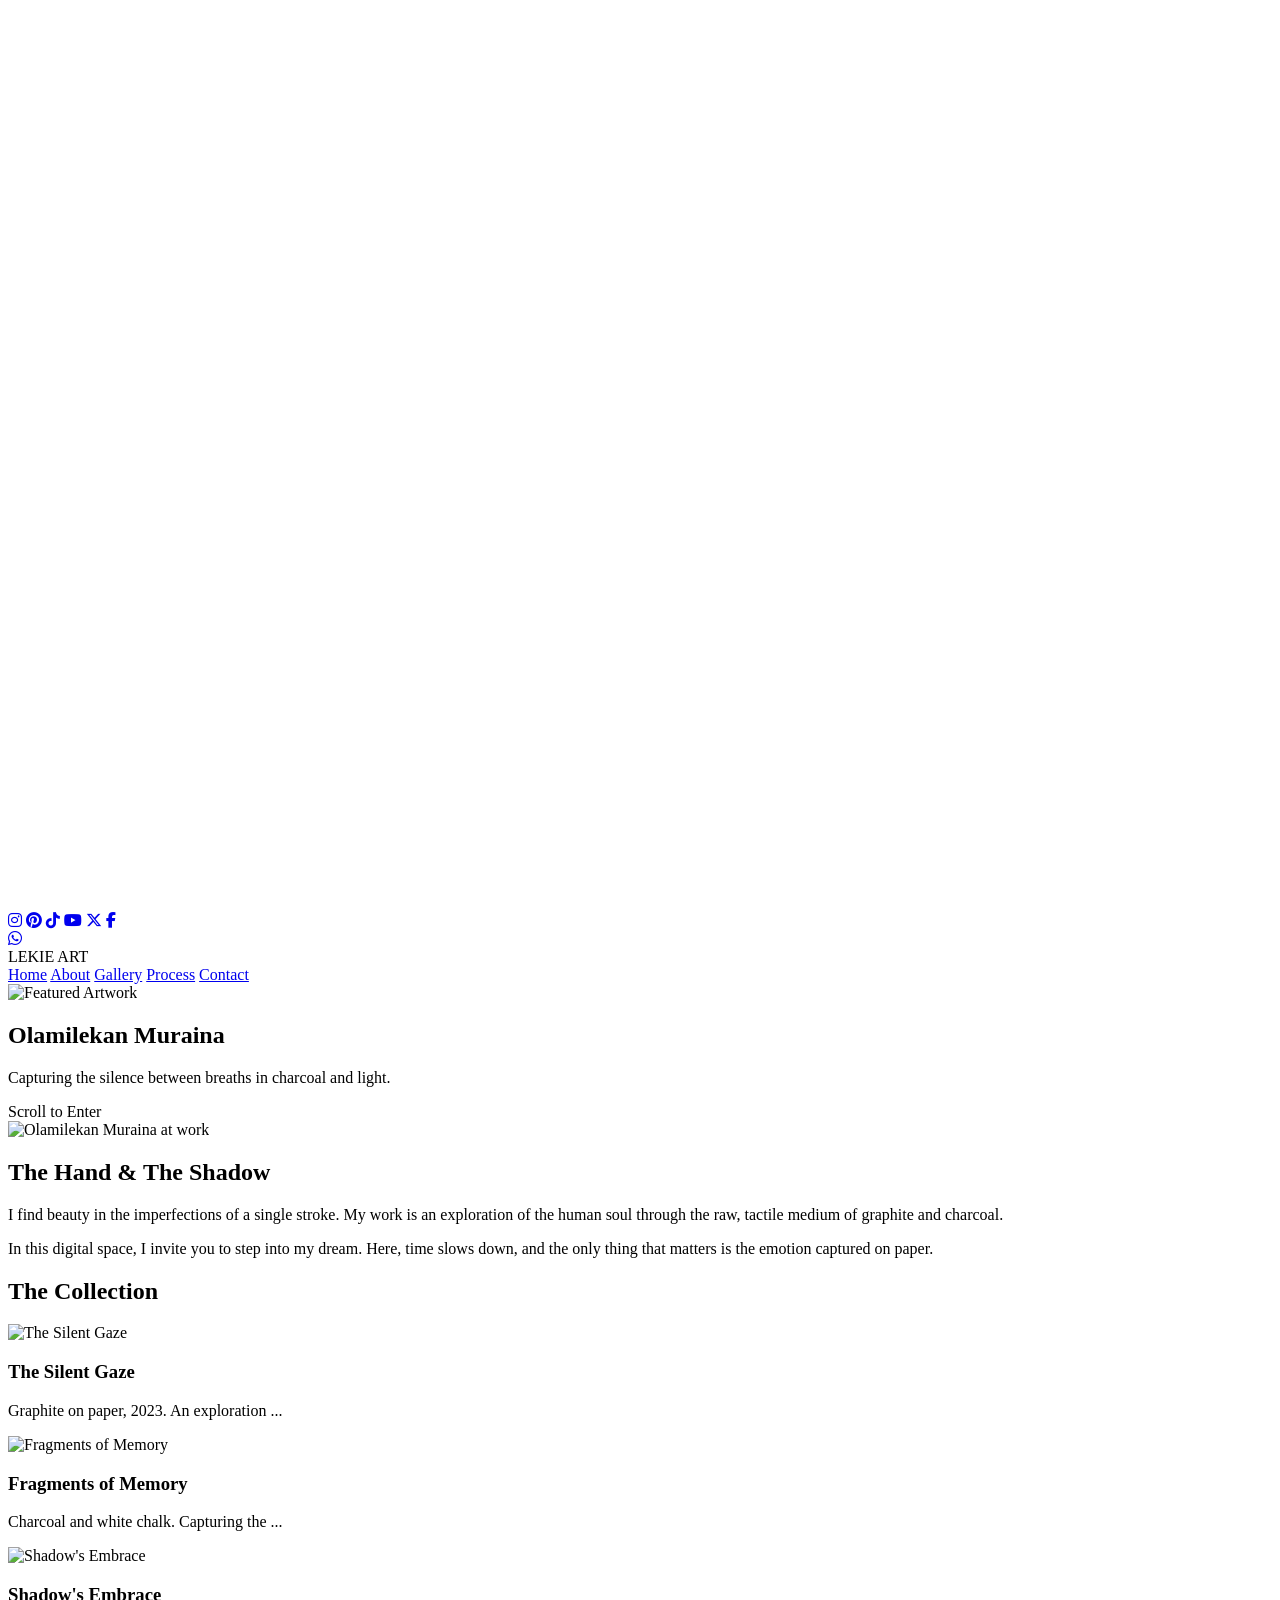
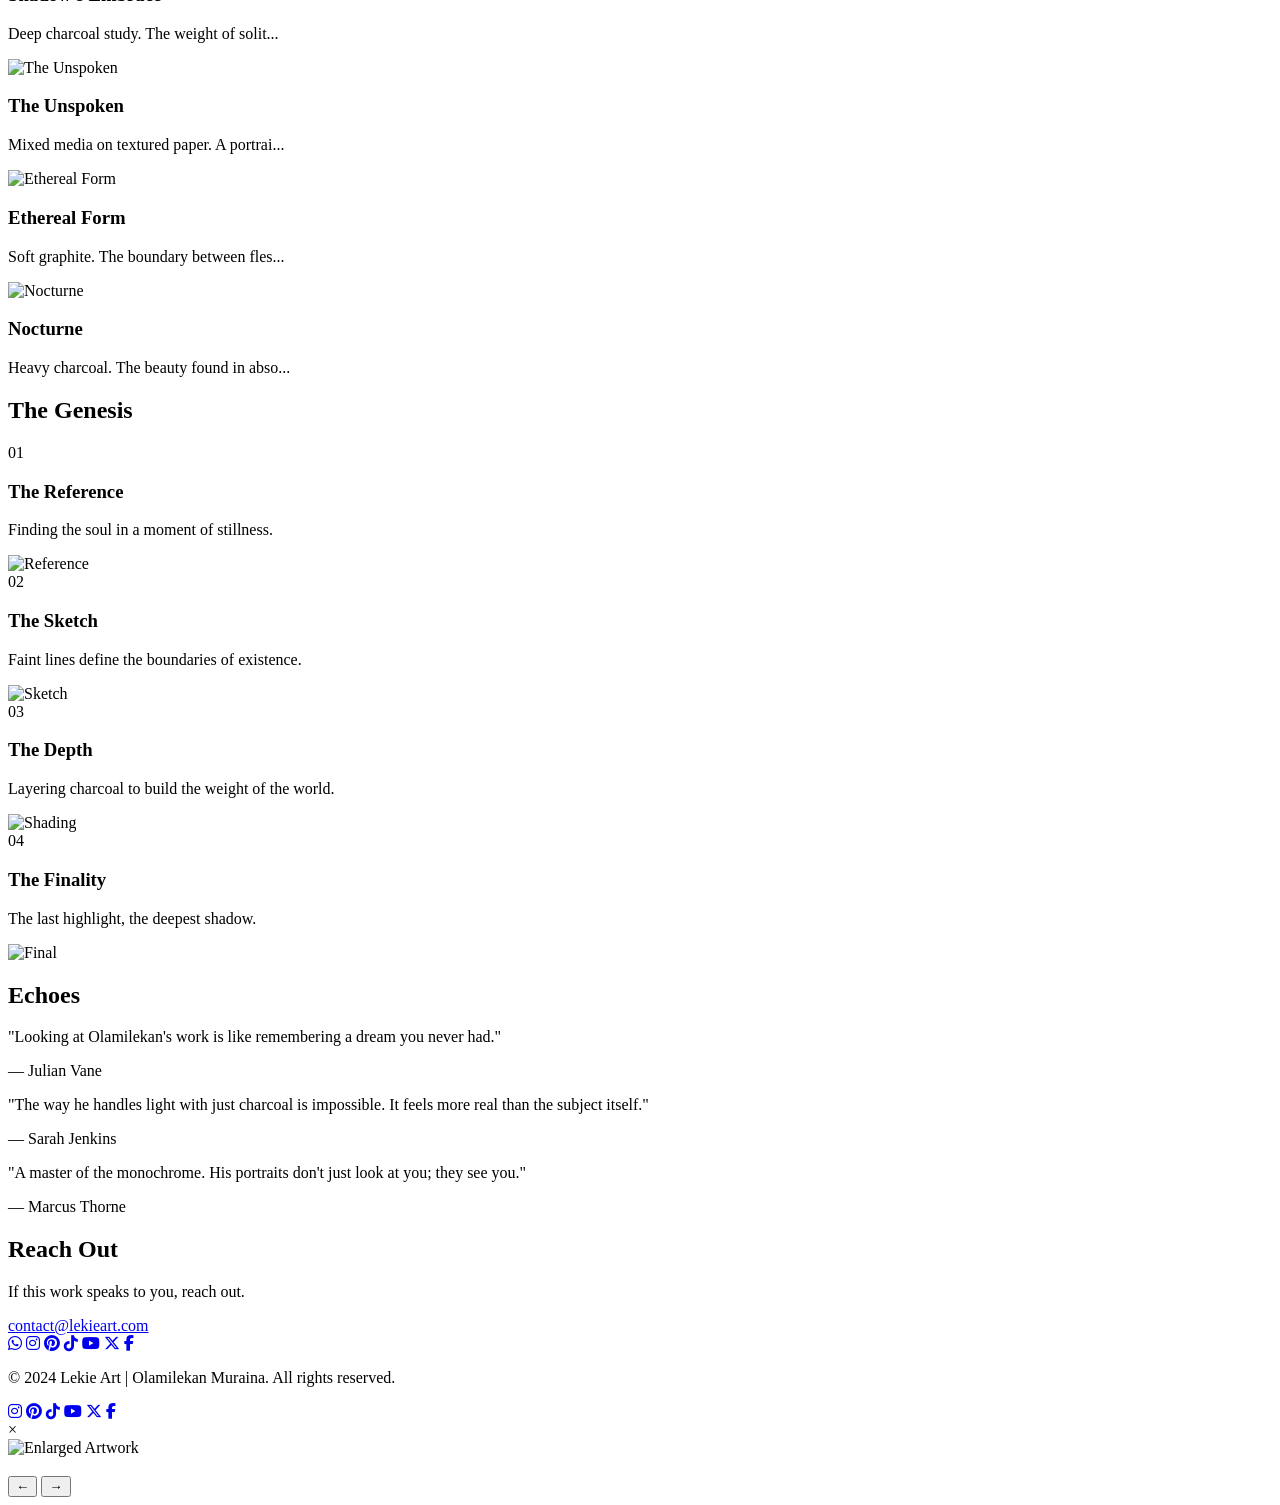
==== commit e542450b: "Update index.html" ====
--- a/index.html
+++ b/index.html
@@ -4,7 +4,7 @@
     <meta charset="UTF-8">
     <meta name="viewport" content="width=device-width, initial-scale=1.0">
     <title>Lekie Art | Immersive Portrait Gallery by Olamilekan Muraina</title>
-    <link rel="stylesheet" href="style.css">
+    <link rel="stylesheet" href="style.ss">
     <!-- Google Fonts for elegant typography -->
     <link rel="preconnect" href="https://fonts.googleapis.com">
     <link rel="preconnect" href="https://fonts.gstatic.com" crossorigin>
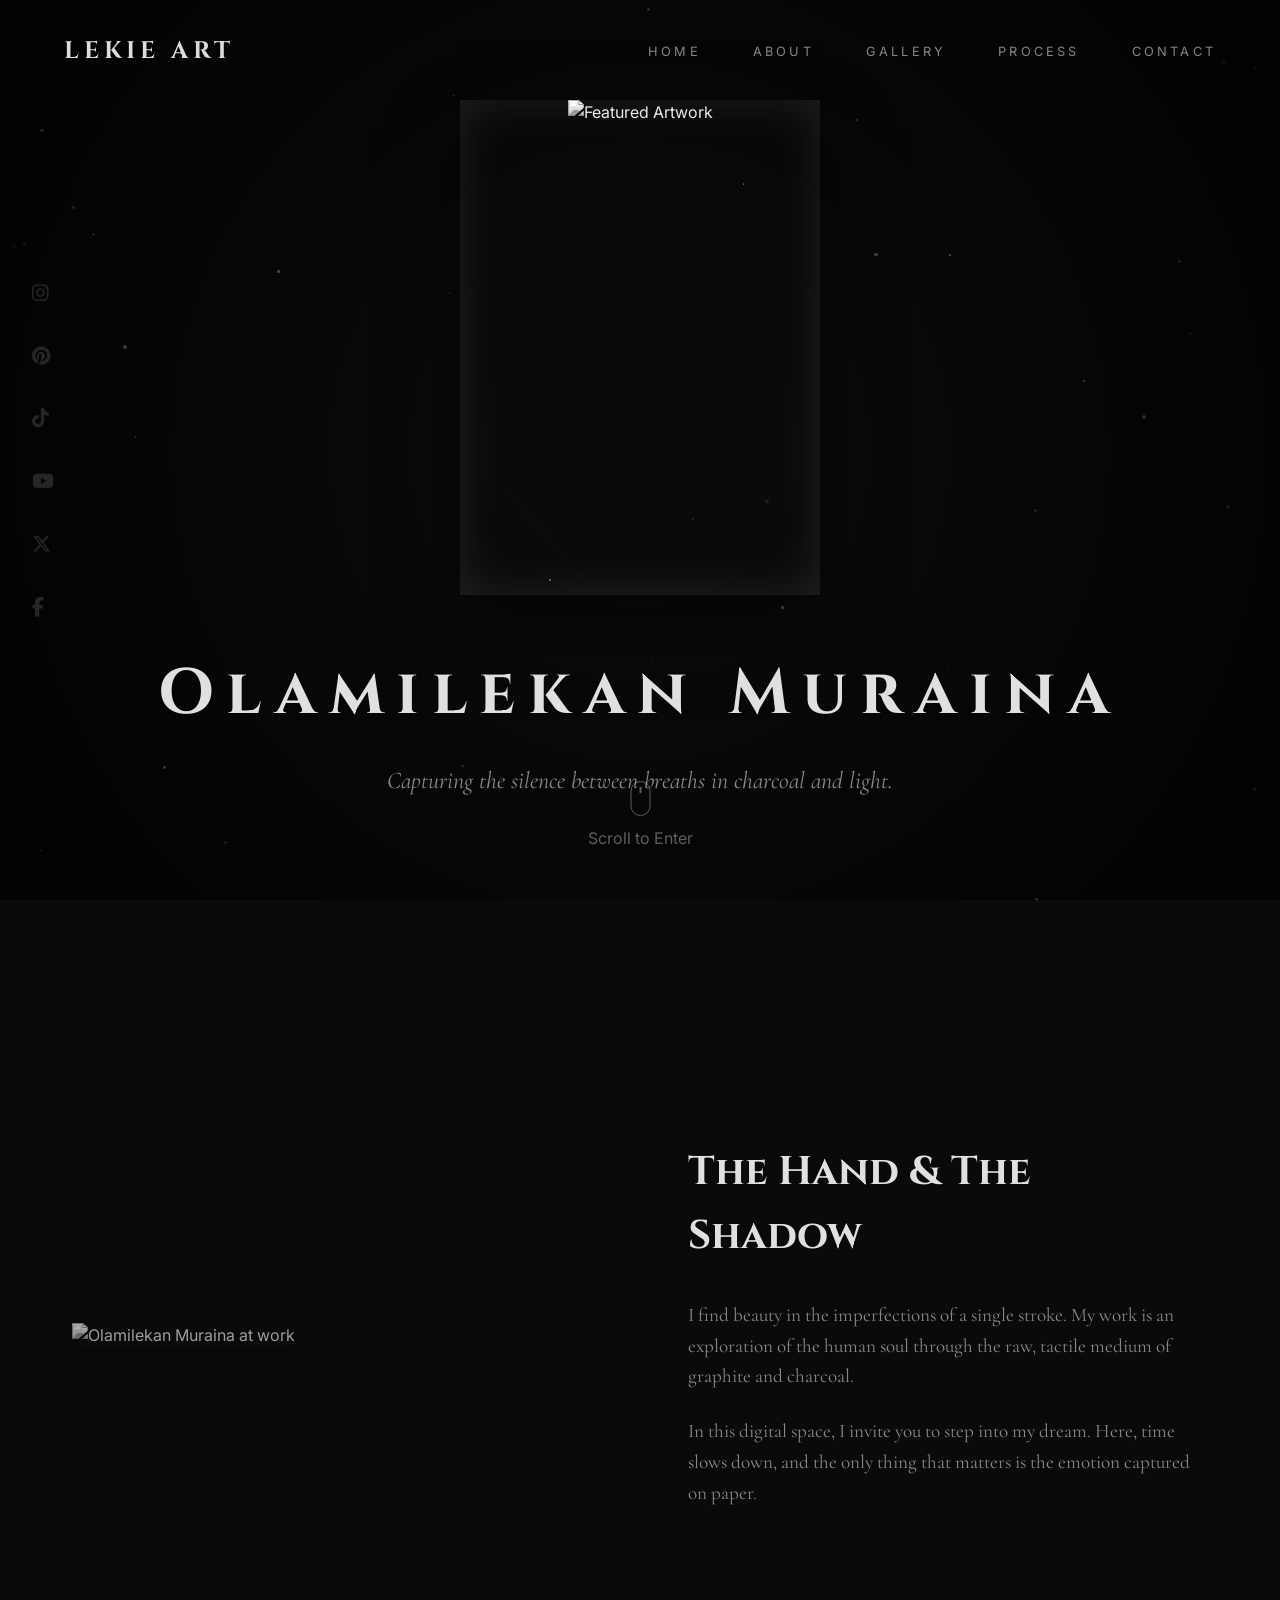
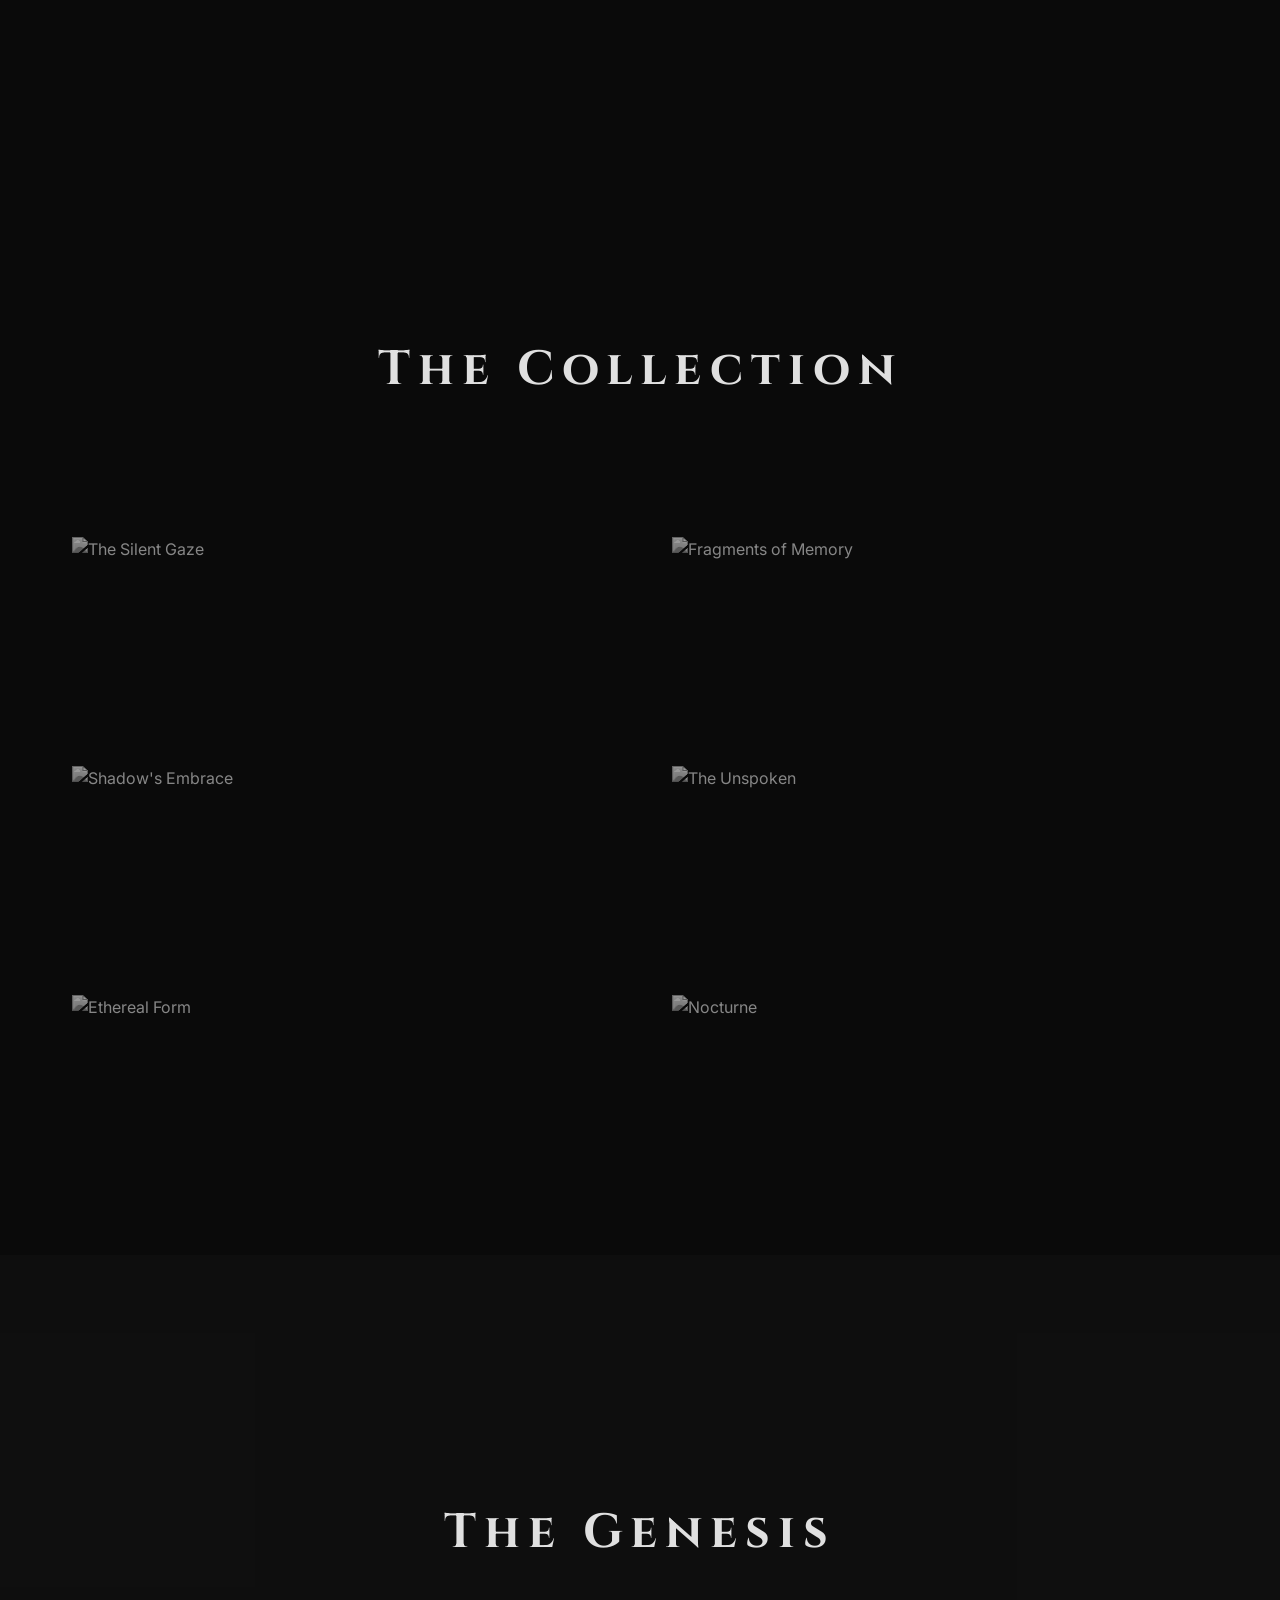
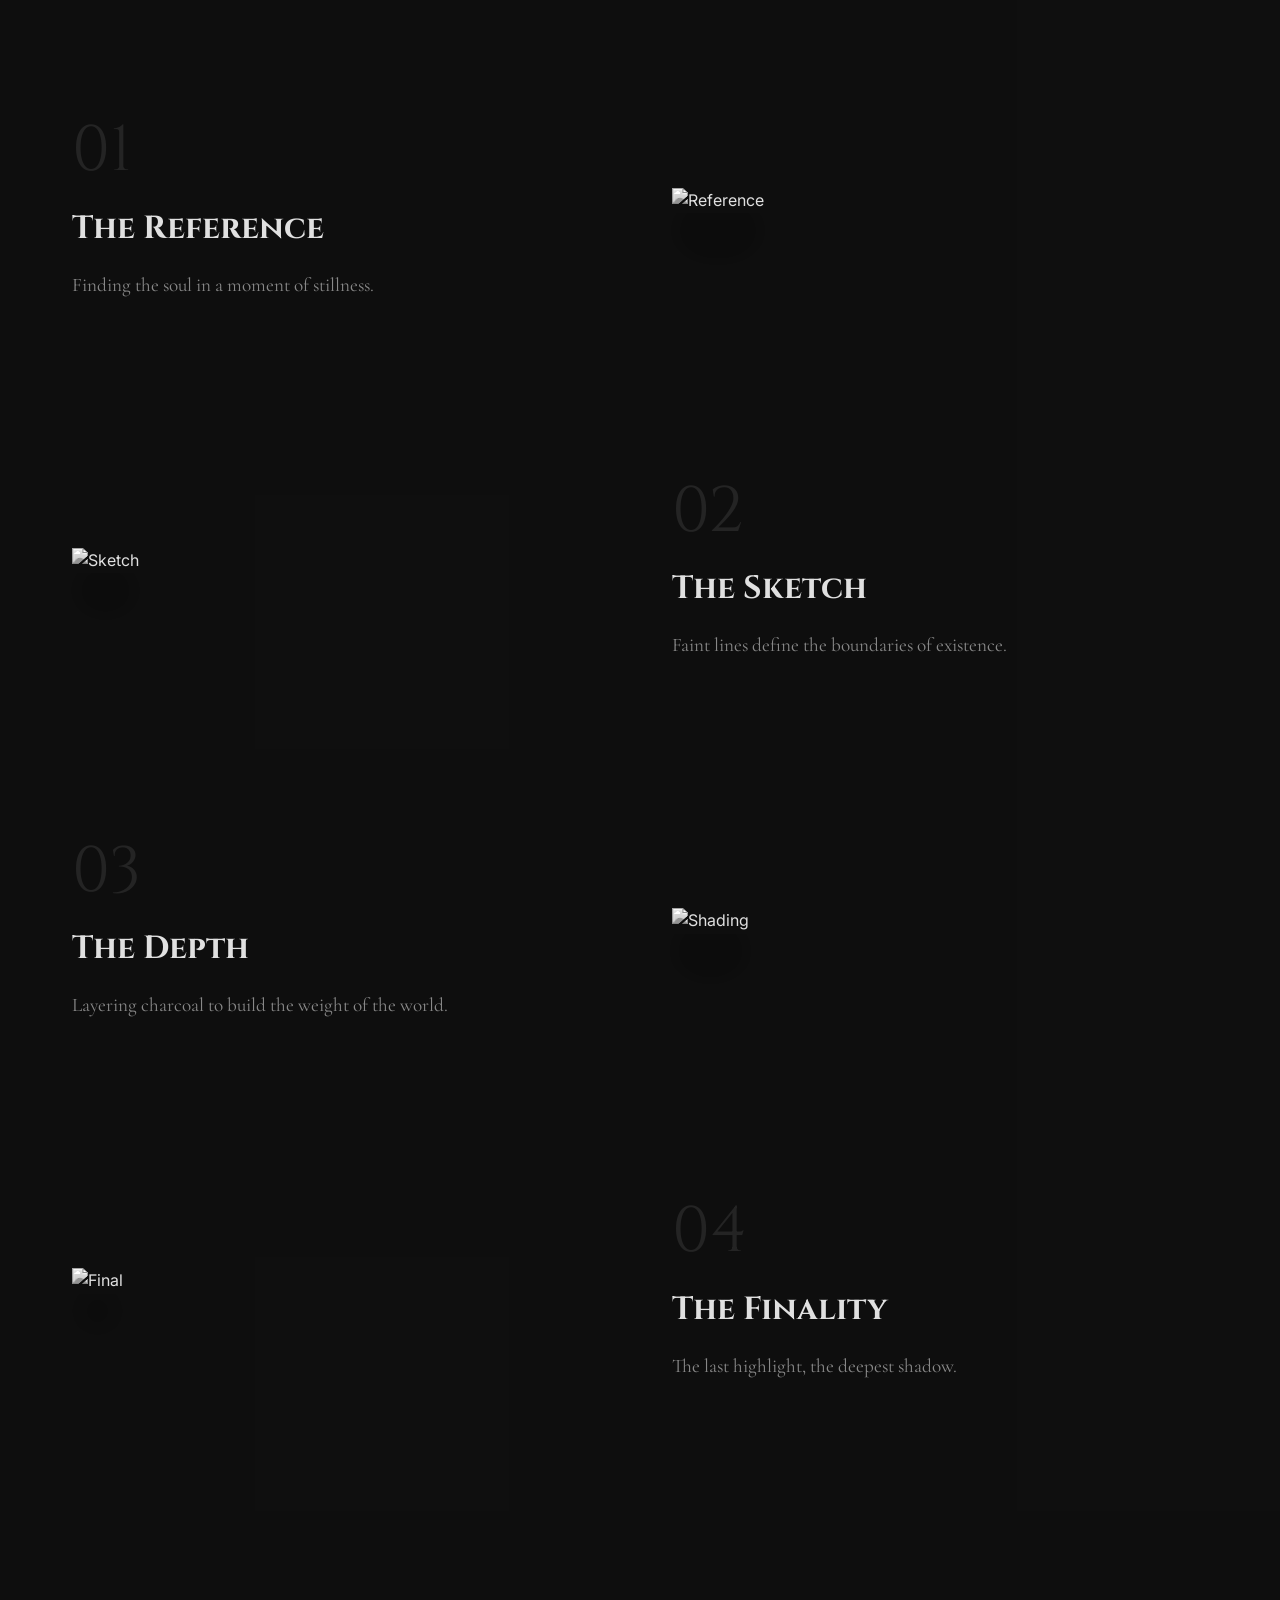
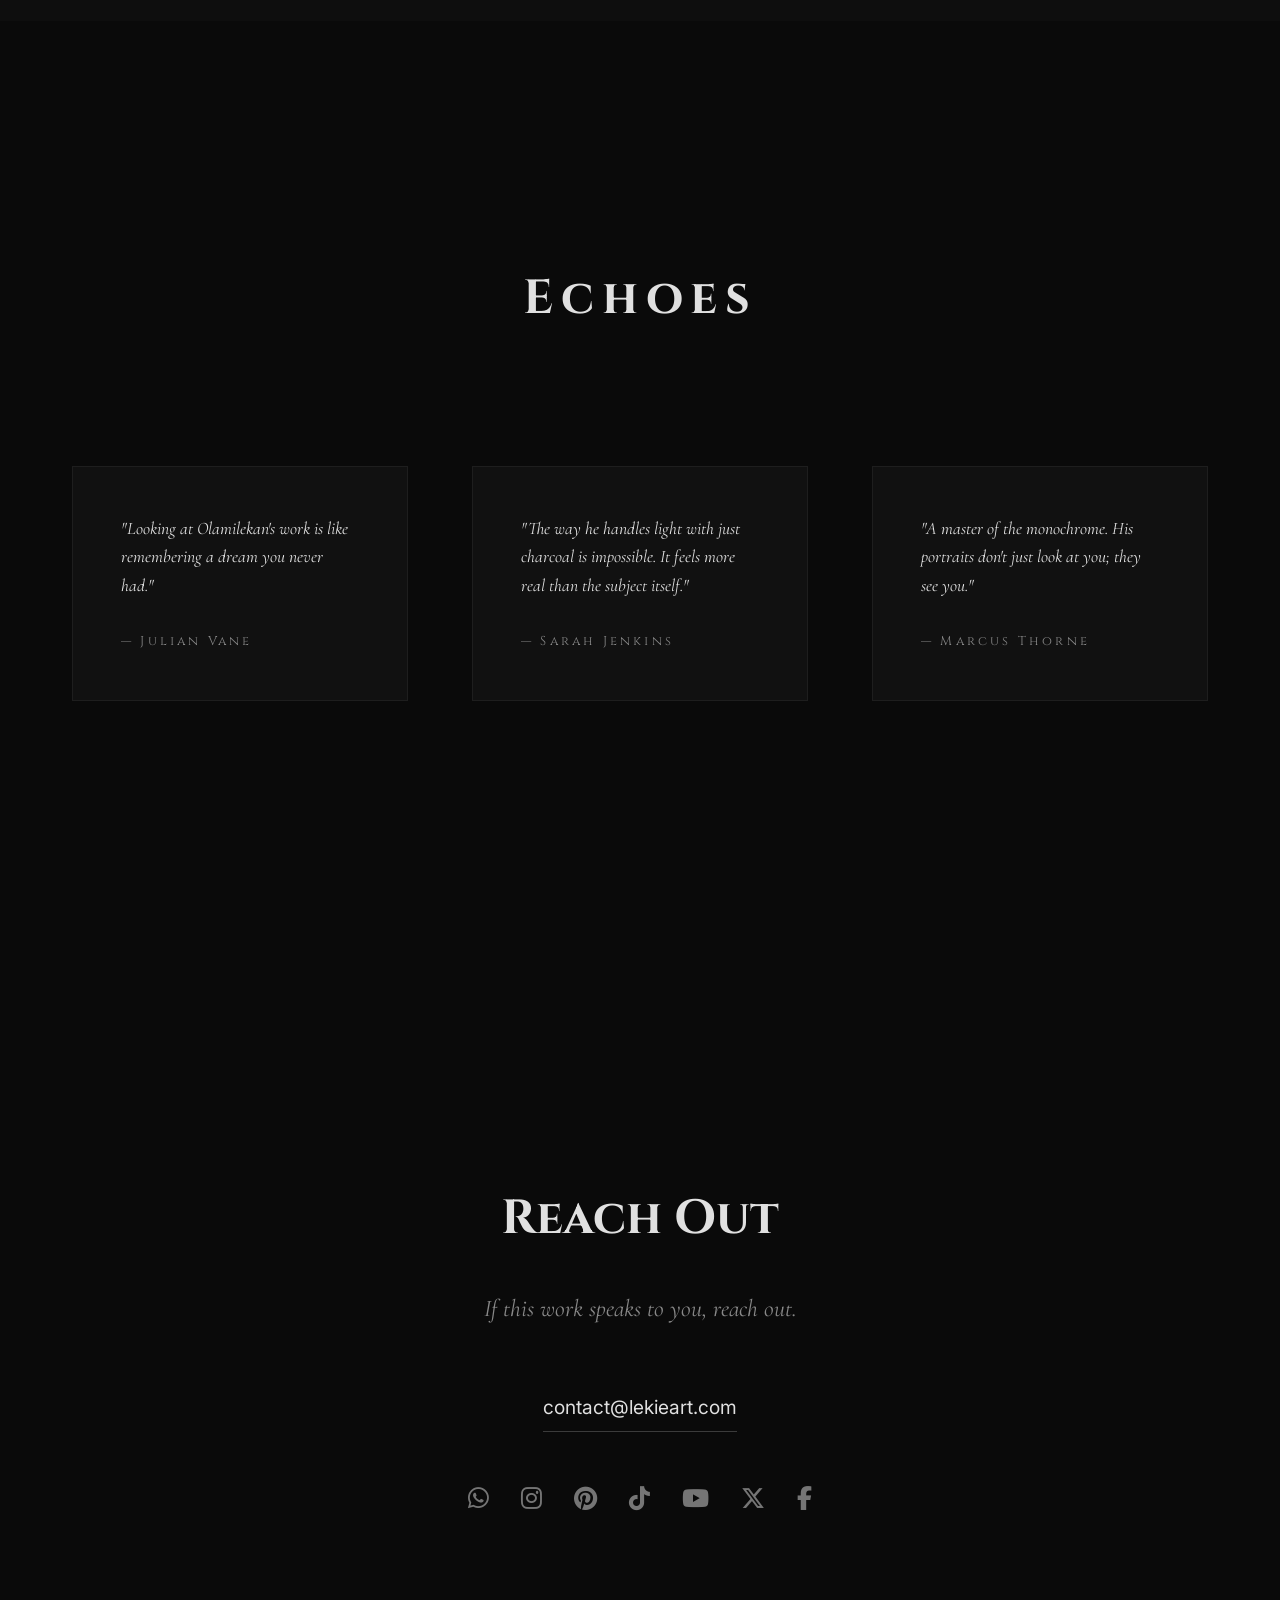
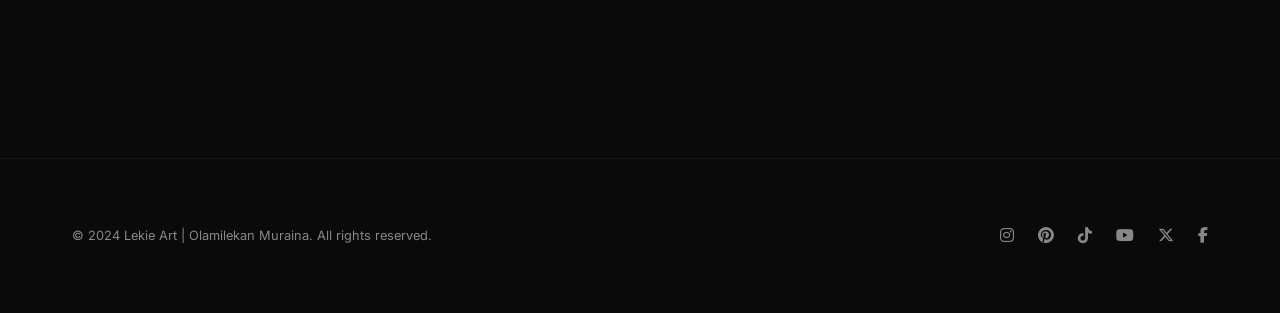
==== commit 93281d17: "Update index.html" ====
--- a/index.html
+++ b/index.html
@@ -4,7 +4,7 @@
     <meta charset="UTF-8">
     <meta name="viewport" content="width=device-width, initial-scale=1.0">
     <title>Lekie Art | Immersive Portrait Gallery by Olamilekan Muraina</title>
-    <link rel="stylesheet" href="style.ss">
+    <link rel="stylesheet" href="style.css">
     <!-- Google Fonts for elegant typography -->
     <link rel="preconnect" href="https://fonts.googleapis.com">
     <link rel="preconnect" href="https://fonts.gstatic.com" crossorigin>
--- a/style.css
+++ b/style.css
@@ -0,0 +1,787 @@
+/* 
+   LEKIE ART - STYLESHEET
+   Cinematic, Emotional, Immersive
+*/
+
+:root {
+    --bg-color: #0a0a0a;
+    --text-color: #e0e0e0;
+    --accent-color: #ffffff;
+    --dim-text: #888888;
+    --overlay-bg: rgba(0, 0, 0, 0.95);
+    --transition-slow: 1.2s cubic-bezier(0.2, 0, 0.2, 1);
+    --transition-med: 0.6s cubic-bezier(0.4, 0, 0.2, 1);
+    --font-main: 'Inter', sans-serif;
+    --font-serif: 'Cormorant Garamond', serif;
+    --font-display: 'Cinzel', serif;
+}
+
+* {
+    margin: 0;
+    padding: 0;
+    box-sizing: border-box;
+}
+
+html {
+    scroll-behavior: smooth;
+}
+
+body {
+    background-color: var(--bg-color);
+    color: var(--text-color);
+    font-family: var(--font-main);
+    line-height: 1.6;
+    overflow-x: hidden;
+    -webkit-font-smoothing: antialiased;
+}
+
+.container {
+    max-width: 1200px;
+    margin: 0 auto;
+    padding: 0 2rem;
+}
+
+/* --- BACKGROUND EXPERIENCE --- */
+
+.experience-container {
+    position: fixed;
+    top: 0;
+    left: 0;
+    width: 100%;
+    height: 100%;
+    z-index: -1;
+    overflow: hidden;
+    pointer-events: none;
+}
+
+.fog-layer {
+    position: absolute;
+    top: 0;
+    left: 0;
+    width: 200%;
+    height: 100%;
+    background: url('https://www.transparenttextures.com/patterns/fog.png');
+    opacity: 0.15;
+    filter: blur(8px);
+}
+
+.layer-1 {
+    animation: fogMove 60s linear infinite;
+}
+
+.layer-2 {
+    animation: fogMove 90s linear infinite reverse;
+    opacity: 0.1;
+}
+
+@keyframes fogMove {
+    from { transform: translateX(0); }
+    to { transform: translateX(-50%); }
+}
+
+#pencil-canvas {
+    position: absolute;
+    top: 0;
+    left: 0;
+    width: 100%;
+    height: 100%;
+    opacity: 0.2;
+}
+
+.vignette-overlay {
+    position: absolute;
+    top: 0;
+    left: 0;
+    width: 100%;
+    height: 100%;
+    background: radial-gradient(circle, transparent 20%, rgba(0,0,0,0.8) 100%);
+}
+
+.texture-overlay {
+    position: absolute;
+    top: 0;
+    left: 0;
+    width: 100%;
+    height: 100%;
+    background-image: url('https://www.transparenttextures.com/patterns/paper-fibers.png');
+    opacity: 0.05;
+    mix-blend-mode: overlay;
+}
+
+/* --- FLOATING ELEMENTS --- */
+
+.side-dock {
+    position: fixed;
+    left: 2rem;
+    top: 50%;
+    transform: translateY(-50%);
+    display: flex;
+    flex-direction: column;
+    gap: 2rem;
+    z-index: 100;
+    mix-blend-mode: difference;
+}
+
+.side-dock a {
+    color: var(--text-color);
+    font-size: 1.2rem;
+    opacity: 0.4;
+    transition: var(--transition-med);
+}
+
+.side-dock a:hover {
+    opacity: 1;
+    transform: scale(1.2);
+    text-shadow: 0 0 10px rgba(255,255,255,0.5);
+}
+
+.whatsapp-floating {
+    position: fixed;
+    right: 2rem;
+    bottom: 2rem;
+    width: 60px;
+    height: 60px;
+    background: rgba(255,255,255,0.05);
+    border: 1px solid rgba(255,255,255,0.1);
+    border-radius: 50%;
+    display: flex;
+    align-items: center;
+    justify-content: center;
+    color: var(--text-color);
+    font-size: 1.5rem;
+    z-index: 1000;
+    backdrop-filter: blur(10px);
+    transition: var(--transition-med);
+    text-decoration: none;
+}
+
+.whatsapp-floating:hover {
+    background: rgba(255,255,255,0.1);
+    transform: scale(1.1) rotate(10deg);
+    box-shadow: 0 0 30px rgba(255,255,255,0.1);
+}
+
+/* --- NAVIGATION --- */
+
+.main-nav {
+    position: fixed;
+    top: 0;
+    left: 0;
+    width: 100%;
+    padding: 2rem 4rem;
+    display: flex;
+    justify-content: space-between;
+    align-items: center;
+    z-index: 100;
+    mix-blend-mode: difference;
+}
+
+.nav-logo {
+    font-family: var(--font-display);
+    font-size: 1.5rem;
+    letter-spacing: 0.3rem;
+    font-weight: 700;
+}
+
+.nav-links a {
+    color: var(--text-color);
+    text-decoration: none;
+    margin-left: 3rem;
+    font-size: 0.8rem;
+    text-transform: uppercase;
+    letter-spacing: 0.2rem;
+    transition: opacity 0.3s ease;
+    opacity: 0.6;
+}
+
+.nav-links a:hover {
+    opacity: 1;
+}
+
+.mobile-menu-toggle {
+    display: none;
+    cursor: pointer;
+}
+
+/* --- HERO SECTION --- */
+
+.hero-section {
+    height: 100vh;
+    display: flex;
+    align-items: center;
+    justify-content: center;
+    position: relative;
+}
+
+.hero-content {
+    text-align: center;
+    display: flex;
+    flex-direction: column;
+    align-items: center;
+}
+
+.hero-artwork-container {
+    position: relative;
+    width: 40vh;
+    height: 55vh;
+    margin-bottom: 3rem;
+    box-shadow: 0 30px 60px rgba(0,0,0,0.5);
+    animation: float 6s ease-in-out infinite;
+}
+
+.hero-artwork {
+    width: 100%;
+    height: 100%;
+    object-fit: cover;
+    filter: grayscale(100%) contrast(110%);
+    transition: filter 1s ease;
+}
+
+.artwork-glow {
+    position: absolute;
+    top: 0;
+    left: 0;
+    width: 100%;
+    height: 100%;
+    box-shadow: inset 0 0 50px rgba(255,255,255,0.1);
+    pointer-events: none;
+}
+
+.artist-name {
+    font-family: var(--font-display);
+    font-size: 4rem;
+    letter-spacing: 0.8rem;
+    margin-bottom: 1rem;
+    opacity: 0;
+    transform: translateY(20px);
+    animation: fadeInUp 2s forwards 0.5s;
+}
+
+.emotional-line {
+    font-family: var(--font-serif);
+    font-style: italic;
+    font-size: 1.5rem;
+    color: var(--dim-text);
+    opacity: 0;
+    transform: translateY(20px);
+    animation: fadeInUp 2s forwards 1s;
+}
+
+@keyframes fadeInUp {
+    to { opacity: 1; transform: translateY(0); }
+}
+
+@keyframes float {
+    0%, 100% { transform: translateY(0); }
+    50% { transform: translateY(-20px); }
+}
+
+.scroll-indicator {
+    position: absolute;
+    bottom: 3rem;
+    left: 50%;
+    transform: translateX(-50%);
+    display: flex;
+    flex-direction: column;
+    align-items: center;
+    opacity: 0.4;
+}
+
+.mouse {
+    width: 20px;
+    height: 35px;
+    border: 1px solid var(--text-color);
+    border-radius: 10px;
+    position: relative;
+    margin-bottom: 10px;
+}
+
+.mouse::before {
+    content: '';
+    position: absolute;
+    top: 5px;
+    left: 50%;
+    width: 2px;
+    height: 6px;
+    background: var(--text-color);
+    transform: translateX(-50%);
+    animation: scrollWheel 2s infinite;
+}
+
+@keyframes scrollWheel {
+    0% { opacity: 1; transform: translateX(-50%) translateY(0); }
+    100% { opacity: 0; transform: translateX(-50%) translateY(15px); }
+}
+
+/* --- ABOUT SECTION --- */
+
+.about-section {
+    padding: 15rem 0;
+}
+
+.about-grid {
+    display: grid;
+    grid-template-columns: 1fr 1fr;
+    gap: 6rem;
+    align-items: center;
+}
+
+.about-image img {
+    width: 100%;
+    filter: grayscale(100%) brightness(0.7);
+    box-shadow: 0 20px 40px rgba(0,0,0,0.4);
+}
+
+.about-content h2 {
+    font-family: var(--font-display);
+    font-size: 2.5rem;
+    margin-bottom: 2rem;
+}
+
+.about-content p {
+    font-family: var(--font-serif);
+    font-size: 1.2rem;
+    margin-bottom: 1.5rem;
+    color: var(--dim-text);
+}
+
+/* --- GALLERY SECTION --- */
+
+.gallery-section {
+    padding: 10rem 0;
+}
+
+.section-title {
+    font-family: var(--font-display);
+    font-size: 3rem;
+    text-align: center;
+    margin-bottom: 8rem;
+    letter-spacing: 0.5rem;
+}
+
+.gallery-grid {
+    display: grid;
+    grid-template-columns: repeat(auto-fill, minmax(350px, 1fr));
+    gap: 8rem 4rem;
+}
+
+.gallery-item {
+    cursor: pointer;
+    position: relative;
+    overflow: hidden;
+}
+
+.gallery-item img {
+    width: 100%;
+    height: 500px;
+    object-fit: cover;
+    filter: grayscale(100%) brightness(0.6);
+    transition: var(--transition-med);
+}
+
+.gallery-item:hover img {
+    filter: grayscale(0%) brightness(1);
+    transform: scale(1.05);
+}
+
+.item-info {
+    margin-top: 1.5rem;
+    text-align: center;
+    opacity: 0;
+    transition: var(--transition-med);
+}
+
+.gallery-item:hover .item-info {
+    opacity: 1;
+}
+
+.item-info h3 {
+    font-family: var(--font-display);
+    font-size: 1rem;
+    letter-spacing: 0.1rem;
+}
+
+.item-info p {
+    font-family: var(--font-serif);
+    font-style: italic;
+    color: var(--dim-text);
+}
+
+/* --- PROCESS SECTION --- */
+
+.process-section {
+    padding: 15rem 0;
+    background: rgba(255,255,255,0.02);
+}
+
+.process-walkthrough {
+    display: flex;
+    flex-direction: column;
+    gap: 10rem;
+}
+
+.process-step {
+    display: flex;
+    align-items: center;
+    gap: 4rem;
+}
+
+.process-step:nth-child(even) {
+    flex-direction: row-reverse;
+}
+
+.step-info {
+    flex: 1;
+}
+
+.step-number {
+    font-family: var(--font-display);
+    font-size: 4rem;
+    opacity: 0.1;
+    display: block;
+}
+
+.step-info h3 {
+    font-family: var(--font-display);
+    font-size: 2rem;
+    margin-bottom: 1rem;
+}
+
+.step-info p {
+    font-family: var(--font-serif);
+    font-size: 1.2rem;
+    color: var(--dim-text);
+}
+
+.step-visual {
+    flex: 1;
+}
+
+.step-visual img {
+    width: 100%;
+    filter: grayscale(100%);
+    box-shadow: 0 30px 60px rgba(0,0,0,0.5);
+}
+
+/* --- TESTIMONIALS --- */
+
+.testimonials-section {
+    padding: 15rem 0;
+}
+
+.testimonial-grid {
+    display: grid;
+    grid-template-columns: repeat(3, 1fr);
+    gap: 4rem;
+}
+
+.testimonial-card {
+    padding: 3rem;
+    background: rgba(255,255,255,0.03);
+    border: 1px solid rgba(255,255,255,0.05);
+    transition: var(--transition-med);
+}
+
+.testimonial-card:hover {
+    background: rgba(255,255,255,0.05);
+    transform: translateY(-10px);
+}
+
+.quote {
+    font-family: var(--font-serif);
+    font-style: italic;
+    font-size: 1.1rem;
+    margin-bottom: 2rem;
+    color: var(--text-color);
+}
+
+.author {
+    font-family: var(--font-display);
+    font-size: 0.8rem;
+    letter-spacing: 0.2rem;
+    color: var(--dim-text);
+}
+
+/* --- CONTACT SECTION --- */
+
+.contact-section {
+    padding: 15rem 0;
+    text-align: center;
+}
+
+.contact-content h2 {
+    font-family: var(--font-display);
+    font-size: 3rem;
+    margin-bottom: 2rem;
+}
+
+.invitation {
+    font-family: var(--font-serif);
+    font-size: 1.5rem;
+    font-style: italic;
+    color: var(--dim-text);
+    max-width: 600px;
+    margin: 0 auto 4rem;
+}
+
+.contact-links {
+    display: flex;
+    flex-direction: column;
+    align-items: center;
+    gap: 3rem;
+}
+
+.email {
+    font-size: 1.2rem;
+    color: var(--text-color);
+    text-decoration: none;
+    border-bottom: 1px solid rgba(255,255,255,0.2);
+    padding-bottom: 0.5rem;
+    transition: border-color 0.3s ease;
+}
+
+.email:hover {
+    border-color: var(--text-color);
+}
+
+.contact-social-icons {
+    display: flex;
+    gap: 2rem;
+    justify-content: center;
+}
+
+.contact-social-icons a {
+    color: var(--text-color);
+    font-size: 1.5rem;
+    opacity: 0.5;
+    transition: var(--transition-med);
+}
+
+.contact-social-icons a:hover {
+    opacity: 1;
+    transform: translateY(-5px);
+    text-shadow: 0 0 15px rgba(255,255,255,0.3);
+}
+
+/* --- FOOTER --- */
+
+.main-footer {
+    padding: 4rem 0;
+    border-top: 1px solid rgba(255,255,255,0.05);
+}
+
+.footer-grid {
+    display: flex;
+    justify-content: space-between;
+    align-items: center;
+    color: var(--dim-text);
+    font-size: 0.8rem;
+}
+
+.footer-social {
+    display: flex;
+    gap: 1.5rem;
+}
+
+.footer-social a {
+    color: var(--dim-text);
+    text-decoration: none;
+    font-size: 1rem;
+    transition: color 0.3s ease;
+}
+
+.footer-social a:hover {
+    color: var(--text-color);
+}
+
+/* --- LIGHTBOX --- */
+
+.lightbox {
+    position: fixed;
+    top: 0;
+    left: 0;
+    width: 100%;
+    height: 100%;
+    background: var(--overlay-bg);
+    z-index: 1000;
+    display: none;
+    justify-content: center;
+    align-items: center;
+    opacity: 0;
+    transition: opacity 0.5s ease;
+}
+
+.lightbox.active {
+    display: flex;
+    opacity: 1;
+}
+
+.lightbox-content {
+    max-width: 90%;
+    max-height: 80%;
+    position: relative;
+    display: flex;
+    flex-direction: column;
+    align-items: center;
+}
+
+.lightbox-content img {
+    max-width: 100%;
+    max-height: 70vh;
+    box-shadow: 0 0 100px rgba(0,0,0,0.8);
+}
+
+.lightbox-caption {
+    margin-top: 2rem;
+    text-align: center;
+}
+
+.lightbox-caption h3 {
+    font-family: var(--font-display);
+    font-size: 1.5rem;
+    margin-bottom: 0.5rem;
+}
+
+.lightbox-caption p {
+    font-family: var(--font-serif);
+    font-style: italic;
+    color: var(--dim-text);
+}
+
+.price-tag {
+    margin-top: 1rem;
+    font-family: var(--font-main);
+    font-weight: 300;
+    color: var(--text-color);
+}
+
+.lightbox-close {
+    position: absolute;
+    top: 2rem;
+    right: 3rem;
+    font-size: 3rem;
+    cursor: pointer;
+    opacity: 0.5;
+    transition: opacity 0.3s ease;
+}
+
+.lightbox-close:hover {
+    opacity: 1;
+}
+
+.lightbox-nav {
+    position: absolute;
+    width: 100%;
+    display: flex;
+    justify-content: space-between;
+    padding: 0 4rem;
+    pointer-events: none;
+}
+
+.lightbox-nav button {
+    background: none;
+    border: none;
+    color: white;
+    font-size: 3rem;
+    cursor: pointer;
+    pointer-events: auto;
+    opacity: 0.3;
+    transition: opacity 0.3s ease;
+}
+
+.lightbox-nav button:hover {
+    opacity: 1;
+}
+
+/* --- REVEAL ANIMATION --- */
+
+.reveal {
+    opacity: 0;
+    transform: translateY(50px);
+    transition: all 1.5s cubic-bezier(0.2, 0, 0.2, 1);
+}
+
+.reveal.active {
+    opacity: 1;
+    transform: translateY(0);
+}
+
+/* --- RESPONSIVE --- */
+
+@media (max-width: 1200px) {
+    .side-dock {
+        display: none;
+    }
+}
+
+@media (max-width: 1024px) {
+    .about-grid, .process-step, .process-step:nth-child(even) {
+        grid-template-columns: 1fr;
+        flex-direction: column;
+        gap: 3rem;
+    }
+    
+    .testimonial-grid {
+        grid-template-columns: 1fr;
+    }
+    
+    .artist-name {
+        font-size: 3rem;
+    }
+}
+
+@media (max-width: 768px) {
+    .main-nav {
+        padding: 1.5rem 2rem;
+    }
+    
+    .nav-links {
+        display: none; /* Mobile menu logic in JS */
+    }
+    
+    .mobile-menu-toggle {
+        display: block;
+    }
+    
+    .hero-artwork-container {
+        width: 30vh;
+        height: 45vh;
+    }
+    
+    .section-title {
+        font-size: 2rem;
+        margin-bottom: 4rem;
+    }
+
+    .whatsapp-floating {
+        width: 50px;
+        height: 50px;
+        right: 1.5rem;
+        bottom: 1.5rem;
+        font-size: 1.2rem;
+    }
+
+    .contact-social-icons {
+        gap: 1.5rem;
+    }
+}
+
+@media (max-width: 480px) {
+    .artist-name {
+        font-size: 2.2rem;
+        letter-spacing: 0.4rem;
+    }
+    
+    .emotional-line {
+        font-size: 1.1rem;
+    }
+
+    .gallery-grid {
+        grid-template-columns: 1fr;
+        gap: 4rem;
+    }
+
+    .gallery-item img {
+        height: 400px;
+    }
+}
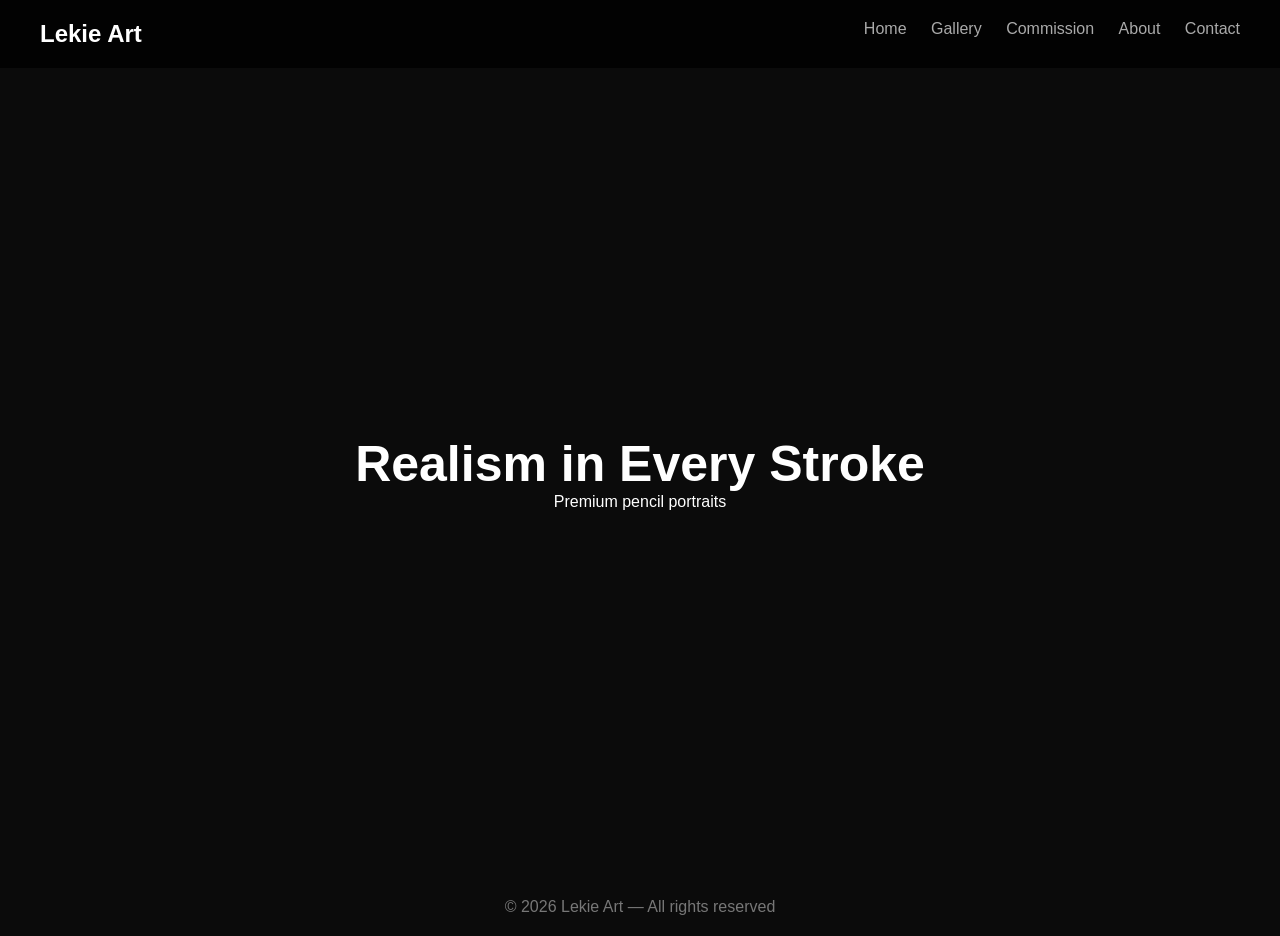
==== commit 7b2cf1a5: "Update index.html" ====
--- a/index.html
+++ b/index.html
@@ -1,233 +1,21 @@
 <!DOCTYPE html>
-<html lang="en">
+<html>
 <head>
-    <meta charset="UTF-8">
-    <meta name="viewport" content="width=device-width, initial-scale=1.0">
-    <title>Lekie Art | Immersive Portrait Gallery by Olamilekan Muraina</title>
-    <link rel="stylesheet" href="style.css">
-    <!-- Google Fonts for elegant typography -->
-    <link rel="preconnect" href="https://fonts.googleapis.com">
-    <link rel="preconnect" href="https://fonts.gstatic.com" crossorigin>
-    <link href="https://fonts.googleapis.com/css2?family=Cinzel:wght@400;700&family=Cormorant+Garamond:ital,wght@0,300;0,400;0,600;1,300&family=Inter:wght@300;400&display=swap" rel="stylesheet">
-    <!-- Font Awesome for minimal social icons -->
-    <link rel="stylesheet" href="https://cdnjs.cloudflare.com/ajax/libs/font-awesome/6.4.0/css/all.min.css">
+<title>Lekie Art</title>
+<link rel="stylesheet" href="assets/css/style.css">
 </head>
-<body class="dark-theme">
-    <!-- Background Experience Layers -->
-    <div class="experience-container">
-        <div class="fog-layer layer-1"></div>
-        <div class="fog-layer layer-2"></div>
-        <div class="particles-container" id="particles"></div>
-        <canvas id="pencil-canvas"></canvas>
-        <div class="vignette-overlay"></div>
-        <div class="texture-overlay"></div>
-    </div>
 
-    <!-- Floating Side Dock (Desktop Only) -->
-    <div class="side-dock">
-        <a href="https://instagram.com" target="_blank" title="Instagram"><i class="fab fa-instagram"></i></a>
-        <a href="https://pinterest.com" target="_blank" title="Pinterest"><i class="fab fa-pinterest"></i></a>
-        <a href="https://tiktok.com" target="_blank" title="TikTok"><i class="fab fa-tiktok"></i></a>
-        <a href="https://youtube.com" target="_blank" title="YouTube"><i class="fab fa-youtube"></i></a>
-        <a href="https://twitter.com" target="_blank" title="X (Twitter)"><i class="fab fa-x-twitter"></i></a>
-        <a href="https://facebook.com" target="_blank" title="Facebook"><i class="fab fa-facebook-f"></i></a>
-    </div>
+<body>
 
-    <!-- Floating WhatsApp Button -->
-    <a href="https://wa.me/1234567890?text=Hello%20Lekie%20Art,%20I%20would%20like%20to%20order%20a%20portrait." class="whatsapp-floating" target="_blank">
-        <i class="fab fa-whatsapp"></i>
-    </a>
+<div id="header"></div>
 
-    <!-- Navigation -->
-    <nav class="main-nav">
-        <div class="nav-logo" data-i18n="nav_logo">LEKIE ART</div>
-        <div class="nav-links">
-            <a href="#hero" data-i18n="nav_home">Home</a>
-            <a href="#about" data-i18n="nav_about">About</a>
-            <a href="#gallery" data-i18n="nav_gallery">Gallery</a>
-            <a href="#process" data-i18n="nav_process">Process</a>
-            <a href="#contact" data-i18n="nav_contact">Contact</a>
-        </div>
-        <div class="mobile-menu-toggle">
-            <span></span>
-            <span></span>
-        </div>
-    </nav>
+<section class="hero fade">
+  <h1>Realism in Every Stroke</h1>
+  <p>Premium pencil portraits</p>
+</section>
 
-    <main>
-        <!-- 1. HERO SECTION -->
-        <section id="hero" class="hero-section">
-            <div class="hero-content">
-                <div class="hero-artwork-container">
-                    <img src="https://images.unsplash.com/photo-1579783902614-a3fb3927b6a5?auto=format&fit=crop&q=80&w=1200" alt="Featured Artwork" class="hero-artwork">
-                    <div class="artwork-glow"></div>
-                </div>
-                <div class="hero-text">
-                    <h1 class="artist-name" data-i18n="artist_name">Olamilekan Muraina</h1>
-                    <p class="emotional-line" data-i18n="hero_tagline">Capturing the silence between breaths in charcoal and light.</p>
-                </div>
-            </div>
-            <div class="scroll-indicator">
-                <div class="mouse"></div>
-                <span data-i18n="scroll_down">Scroll to Enter</span>
-            </div>
-        </section>
+<div id="footer"></div>
 
-        <!-- 2. ABOUT SECTION -->
-        <section id="about" class="about-section reveal">
-            <div class="container">
-                <div class="about-grid">
-                    <div class="about-image">
-                        <img src="https://images.unsplash.com/photo-1513364776144-60967b0f800f?auto=format&fit=crop&q=80&w=800" alt="Olamilekan Muraina at work">
-                    </div>
-                    <div class="about-content">
-                        <h2 data-i18n="about_title">The Hand & The Shadow</h2>
-                        <p data-i18n="about_p1">I find beauty in the imperfections of a single stroke. My work is an exploration of the human soul through the raw, tactile medium of graphite and charcoal. Each piece is a conversation with the shadows, a slow dance of light emerging from the void.</p>
-                        <p data-i18n="about_p2">In this digital space, I invite you to step into my dream. Here, time slows down, and the only thing that matters is the emotion captured on paper.</p>
-                    </div>
-                </div>
-            </div>
-        </section>
-
-        <!-- 3. LIVING GALLERY SECTION -->
-        <section id="gallery" class="gallery-section reveal">
-            <div class="container">
-                <h2 class="section-title" data-i18n="gallery_title">The Collection</h2>
-                <div class="gallery-grid" id="main-gallery">
-                    <!-- Artworks will be dynamically loaded here -->
-                </div>
-            </div>
-        </section>
-
-        <!-- 5. PROCESS SECTION -->
-        <section id="process" class="process-section reveal">
-            <div class="container">
-                <h2 class="section-title" data-i18n="process_title">The Genesis</h2>
-                <div class="process-walkthrough">
-                    <div class="process-step" data-step="1">
-                        <div class="step-info">
-                            <span class="step-number">01</span>
-                            <h3 data-i18n="process_step1_title">The Reference</h3>
-                            <p data-i18n="process_step1_desc">Finding the soul in a moment of stillness. A photograph captures the light, but the mind captures the feeling.</p>
-                        </div>
-                        <div class="step-visual">
-                            <img src="https://images.unsplash.com/photo-1500648767791-00dcc994a43e?auto=format&fit=crop&q=80&w=600" alt="Reference">
-                        </div>
-                    </div>
-                    <div class="process-step" data-step="2">
-                        <div class="step-info">
-                            <span class="step-number">02</span>
-                            <h3 data-i18n="process_step2_title">The Sketch</h3>
-                            <p data-i18n="process_step2_desc">Faint lines define the boundaries of existence. The first breath of the artwork on a blank canvas.</p>
-                        </div>
-                        <div class="step-visual">
-                            <img src="https://images.unsplash.com/photo-1513364776144-60967b0f800f?auto=format&fit=crop&q=80&w=600" alt="Sketch">
-                        </div>
-                    </div>
-                    <div class="process-step" data-step="3">
-                        <div class="step-info">
-                            <span class="step-number">03</span>
-                            <h3 data-i18n="process_step3_title">The Depth</h3>
-                            <p data-i18n="process_step3_desc">Layering charcoal to build the weight of the world. Shading brings life to the flat surface.</p>
-                        </div>
-                        <div class="step-visual">
-                            <img src="https://images.unsplash.com/photo-1541963463532-d68292c34b19?auto=format&fit=crop&q=80&w=600" alt="Shading">
-                        </div>
-                    </div>
-                    <div class="process-step" data-step="4">
-                        <div class="step-info">
-                            <span class="step-number">04</span>
-                            <h3 data-i18n="process_step4_title">The Finality</h3>
-                            <p data-i18n="process_step4_desc">The last highlight, the deepest shadow. The artwork is no longer mine; it belongs to the viewer.</p>
-                        </div>
-                        <div class="step-visual">
-                            <img src="https://images.unsplash.com/photo-1579783902614-a3fb3927b6a5?auto=format&fit=crop&q=80&w=600" alt="Final">
-                        </div>
-                    </div>
-                </div>
-            </div>
-        </section>
-
-        <!-- 6. TESTIMONIAL SECTION -->
-        <section id="testimonials" class="testimonials-section reveal">
-            <div class="container">
-                <h2 class="section-title" data-i18n="testimonials_title">Echoes</h2>
-                <div class="testimonial-grid">
-                    <div class="testimonial-card">
-                        <p class="quote" data-i18n="testimonial1_text">"Looking at Olamilekan's work is like remembering a dream you never had. There's a profound silence in every stroke."</p>
-                        <p class="author">— Julian Vane</p>
-                    </div>
-                    <div class="testimonial-card">
-                        <p class="quote" data-i18n="testimonial2_text">"The way he handles light with just charcoal is impossible. It feels more real than the subject itself."</p>
-                        <p class="author">— Sarah Jenkins</p>
-                    </div>
-                    <div class="testimonial-card">
-                        <p class="quote" data-i18n="testimonial3_text">"A master of the monochrome. His portraits don't just look at you; they see you."</p>
-                        <p class="author">— Marcus Thorne</p>
-                    </div>
-                </div>
-            </div>
-        </section>
-
-        <!-- 7. CONTACT SECTION -->
-        <section id="contact" class="contact-section reveal">
-            <div class="container">
-                <div class="contact-content">
-                    <h2 data-i18n="contact_title">Reach Out</h2>
-                    <p class="invitation" data-i18n="contact_invitation">If this work speaks to you, reach out. I am always open to new conversations and commissions.</p>
-                    <div class="contact-links">
-                        <a href="mailto:contact@lekieart.com" class="contact-link email">contact@lekieart.com</a>
-                        <div class="contact-social-icons">
-                            <a href="https://wa.me/1234567890?text=Hello%20Lekie%20Art,%20I%20would%20like%20to%20order%20a%20portrait." target="_blank"><i class="fab fa-whatsapp"></i></a>
-                            <a href="https://instagram.com" target="_blank"><i class="fab fa-instagram"></i></a>
-                            <a href="https://pinterest.com" target="_blank"><i class="fab fa-pinterest"></i></a>
-                            <a href="https://tiktok.com" target="_blank"><i class="fab fa-tiktok"></i></a>
-                            <a href="https://youtube.com" target="_blank"><i class="fab fa-youtube"></i></a>
-                            <a href="https://twitter.com" target="_blank"><i class="fab fa-x-twitter"></i></a>
-                            <a href="https://facebook.com" target="_blank"><i class="fab fa-facebook-f"></i></a>
-                        </div>
-                    </div>
-                </div>
-            </div>
-        </section>
-    </main>
-
-    <!-- 8. FOOTER -->
-    <footer class="main-footer">
-        <div class="container">
-            <div class="footer-grid">
-                <div class="footer-info">
-                    <p>&copy; 2024 Lekie Art | Olamilekan Muraina. <span data-i18n="footer_rights">All rights reserved.</span></p>
-                </div>
-                <div class="footer-social">
-                    <a href="https://instagram.com" target="_blank"><i class="fab fa-instagram"></i></a>
-                    <a href="https://pinterest.com" target="_blank"><i class="fab fa-pinterest"></i></a>
-                    <a href="https://tiktok.com" target="_blank"><i class="fab fa-tiktok"></i></a>
-                    <a href="https://youtube.com" target="_blank"><i class="fab fa-youtube"></i></a>
-                    <a href="https://twitter.com" target="_blank"><i class="fab fa-x-twitter"></i></a>
-                    <a href="https://facebook.com" target="_blank"><i class="fab fa-facebook-f"></i></a>
-                </div>
-            </div>
-        </div>
-    </footer>
-
-    <!-- 4. ARTWORK VIEW MODE (LIGHTBOX) -->
-    <div id="lightbox" class="lightbox">
-        <div class="lightbox-close">&times;</div>
-        <div class="lightbox-content">
-            <img id="lightbox-img" src="" alt="Enlarged Artwork">
-            <div class="lightbox-caption">
-                <h3 id="lightbox-title"></h3>
-                <p id="lightbox-desc"></p>
-                <p id="lightbox-price" class="price-tag"></p>
-            </div>
-        </div>
-        <div class="lightbox-nav">
-            <button id="prev-art">&larr;</button>
-            <button id="next-art">&rarr;</button>
-        </div>
-    </div>
-
-    <script src="script.js"></script>
+<script src="assets/js/script.js"></script>
 </body>
 </html>
--- a/assets/css/style.css
+++ b/assets/css/style.css
@@ -0,0 +1,114 @@
+*{
+  margin:0;
+  padding:0;
+  box-sizing:border-box;
+}
+
+body{
+  font-family: 'Segoe UI', sans-serif;
+  background:#0b0b0b;
+  color:#fff;
+}
+
+/* HEADER */
+.header{
+  display:flex;
+  justify-content:space-between;
+  padding:20px 40px;
+  position:sticky;
+  top:0;
+  background:rgba(0,0,0,0.8);
+  backdrop-filter: blur(10px);
+}
+
+.logo{
+  font-weight:600;
+}
+
+nav a{
+  margin-left:20px;
+  text-decoration:none;
+  color:#aaa;
+  transition:0.3s;
+}
+
+nav a:hover{
+  color:#fff;
+}
+
+/* HERO */
+.hero{
+  height:90vh;
+  display:flex;
+  flex-direction:column;
+  justify-content:center;
+  align-items:center;
+  text-align:center;
+}
+
+.hero h1{
+  font-size:50px;
+}
+
+.fade{
+  opacity:0;
+  transform:translateY(40px);
+  transition:0.6s;
+}
+
+.fade.show{
+  opacity:1;
+  transform:translateY(0);
+}
+
+/* GRID */
+.grid{
+  display:grid;
+  grid-template-columns:repeat(auto-fit,minmax(250px,1fr));
+  gap:20px;
+  padding:40px;
+}
+
+.art img{
+  width:100%;
+  border-radius:10px;
+  transition:0.4s;
+}
+
+.art img:hover{
+  transform:scale(1.07);
+}
+
+/* MODAL */
+.modal{
+  position:fixed;
+  top:0;
+  left:0;
+  width:100%;
+  height:100%;
+  display:none;
+  justify-content:center;
+  align-items:center;
+  background:rgba(0,0,0,0.9);
+}
+
+.modal img{
+  max-width:90%;
+}
+
+/* FORM */
+form{
+  padding:40px;
+}
+
+select,button{
+  padding:10px;
+  margin-top:10px;
+}
+
+/* FOOTER */
+.footer{
+  text-align:center;
+  padding:20px;
+  color:#777;
+}
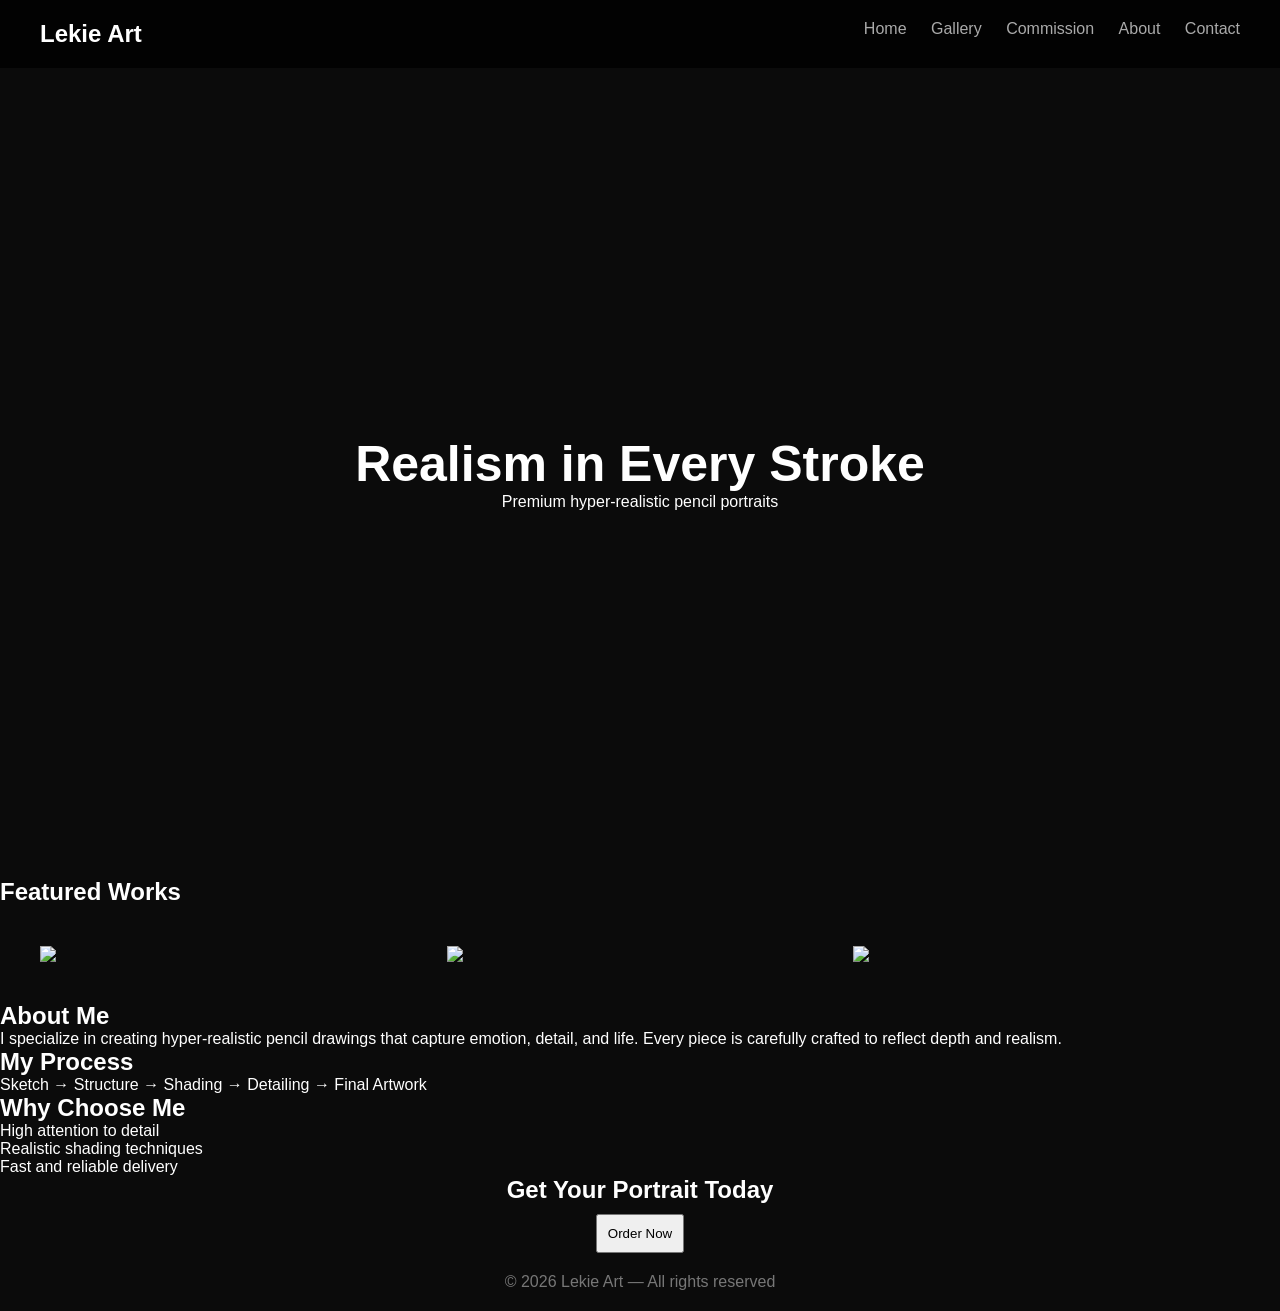
==== commit 0088f0b7: "Update index.html" ====
--- a/index.html
+++ b/index.html
@@ -9,13 +9,60 @@
 
 <div id="header"></div>
 
+<!-- HERO -->
 <section class="hero fade">
   <h1>Realism in Every Stroke</h1>
-  <p>Premium pencil portraits</p>
+  <p>Premium hyper-realistic pencil portraits</p>
+</section>
+
+<!-- FEATURED WORK -->
+<section class="fade">
+  <h2>Featured Works</h2>
+
+  <div class="grid">
+    <img src="assets/images/artworks/art1.jpg">
+    <img src="assets/images/artworks/art2.jpg">
+    <img src="assets/images/artworks/art3.jpg">
+  </div>
+</section>
+
+<!-- ABOUT -->
+<section class="fade">
+  <h2>About Me</h2>
+  <p>
+    I specialize in creating hyper-realistic pencil drawings that capture
+    emotion, detail, and life. Every piece is carefully crafted to reflect
+    depth and realism.
+  </p>
+</section>
+
+<!-- PROCESS -->
+<section class="fade">
+  <h2>My Process</h2>
+  <p>Sketch → Structure → Shading → Detailing → Final Artwork</p>
+</section>
+
+<!-- WHY CHOOSE ME -->
+<section class="fade">
+  <h2>Why Choose Me</h2>
+  <ul>
+    <li>High attention to detail</li>
+    <li>Realistic shading techniques</li>
+    <li>Fast and reliable delivery</li>
+  </ul>
+</section>
+
+<!-- CTA -->
+<section class="fade" style="text-align:center;">
+  <h2>Get Your Portrait Today</h2>
+  <a href="commission.html">
+    <button>Order Now</button>
+  </a>
 </section>
 
 <div id="footer"></div>
 
 <script src="assets/js/script.js"></script>
+
 </body>
 </html>
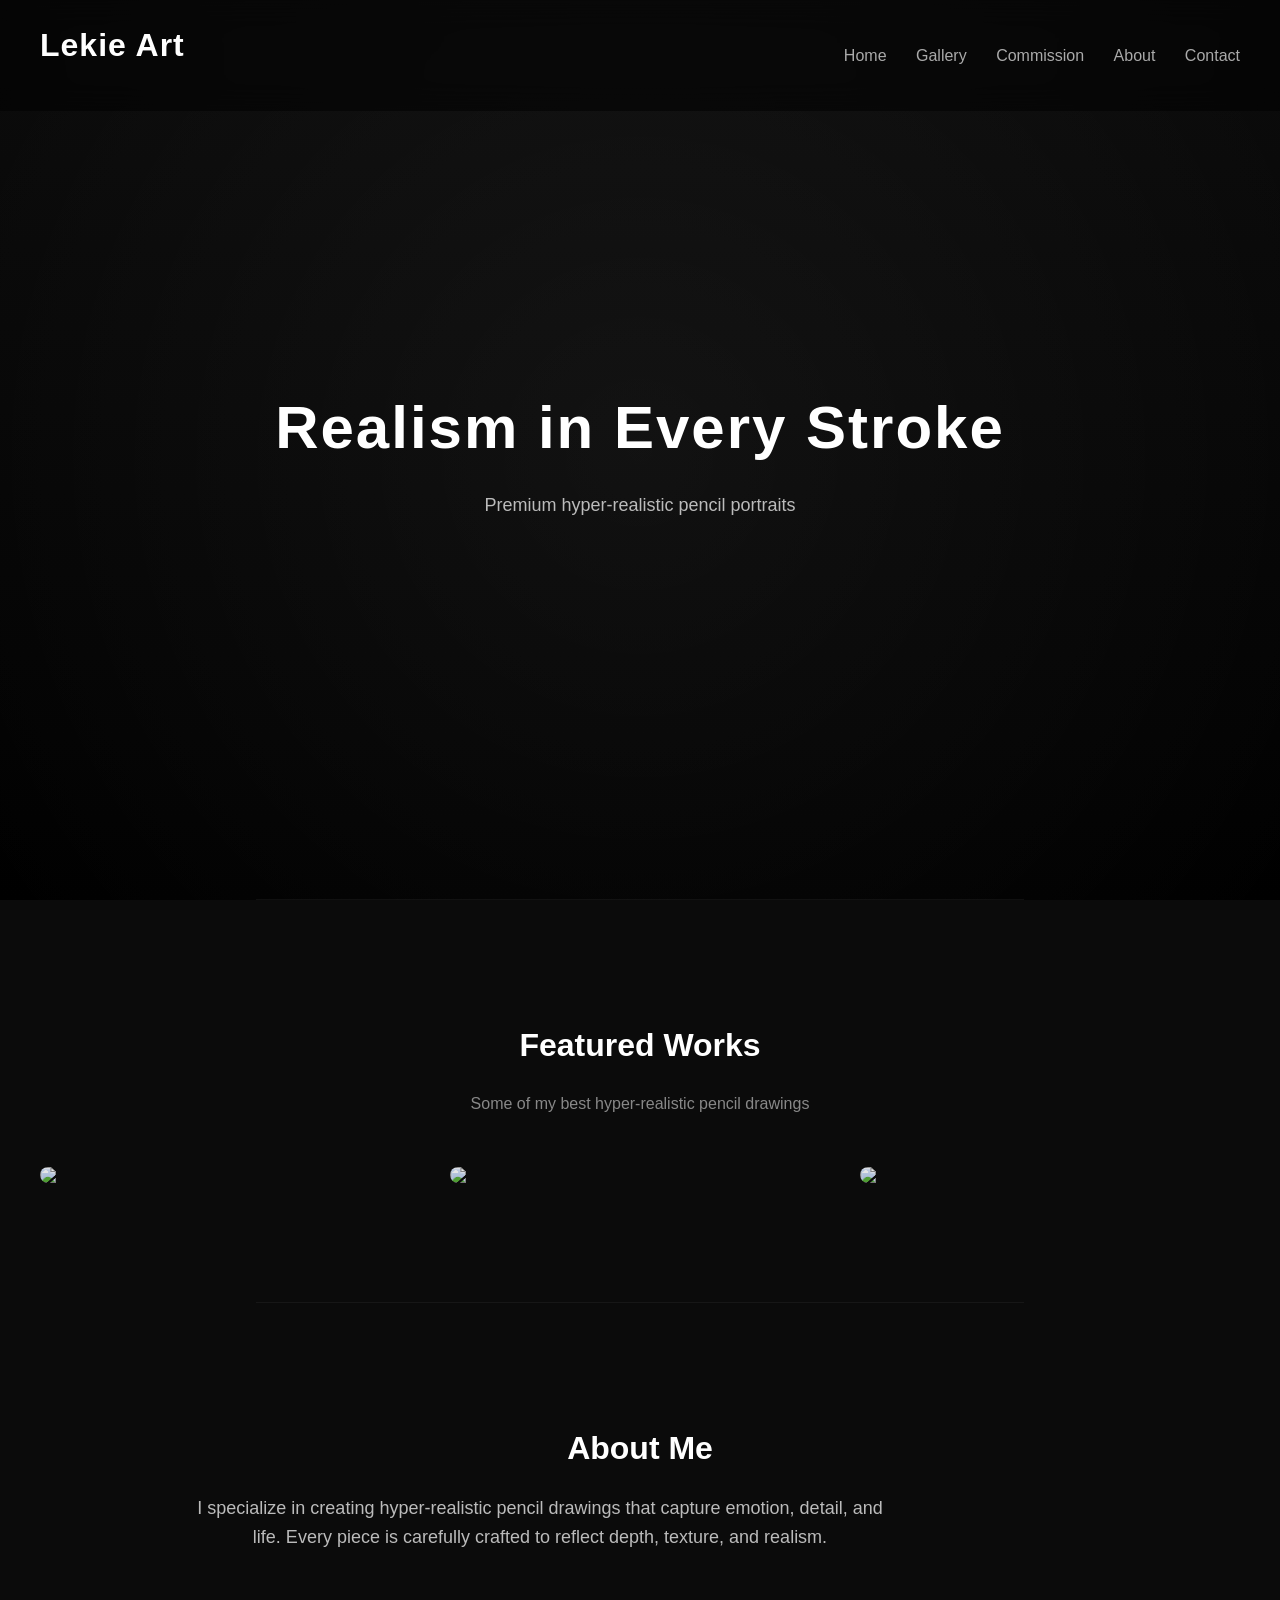
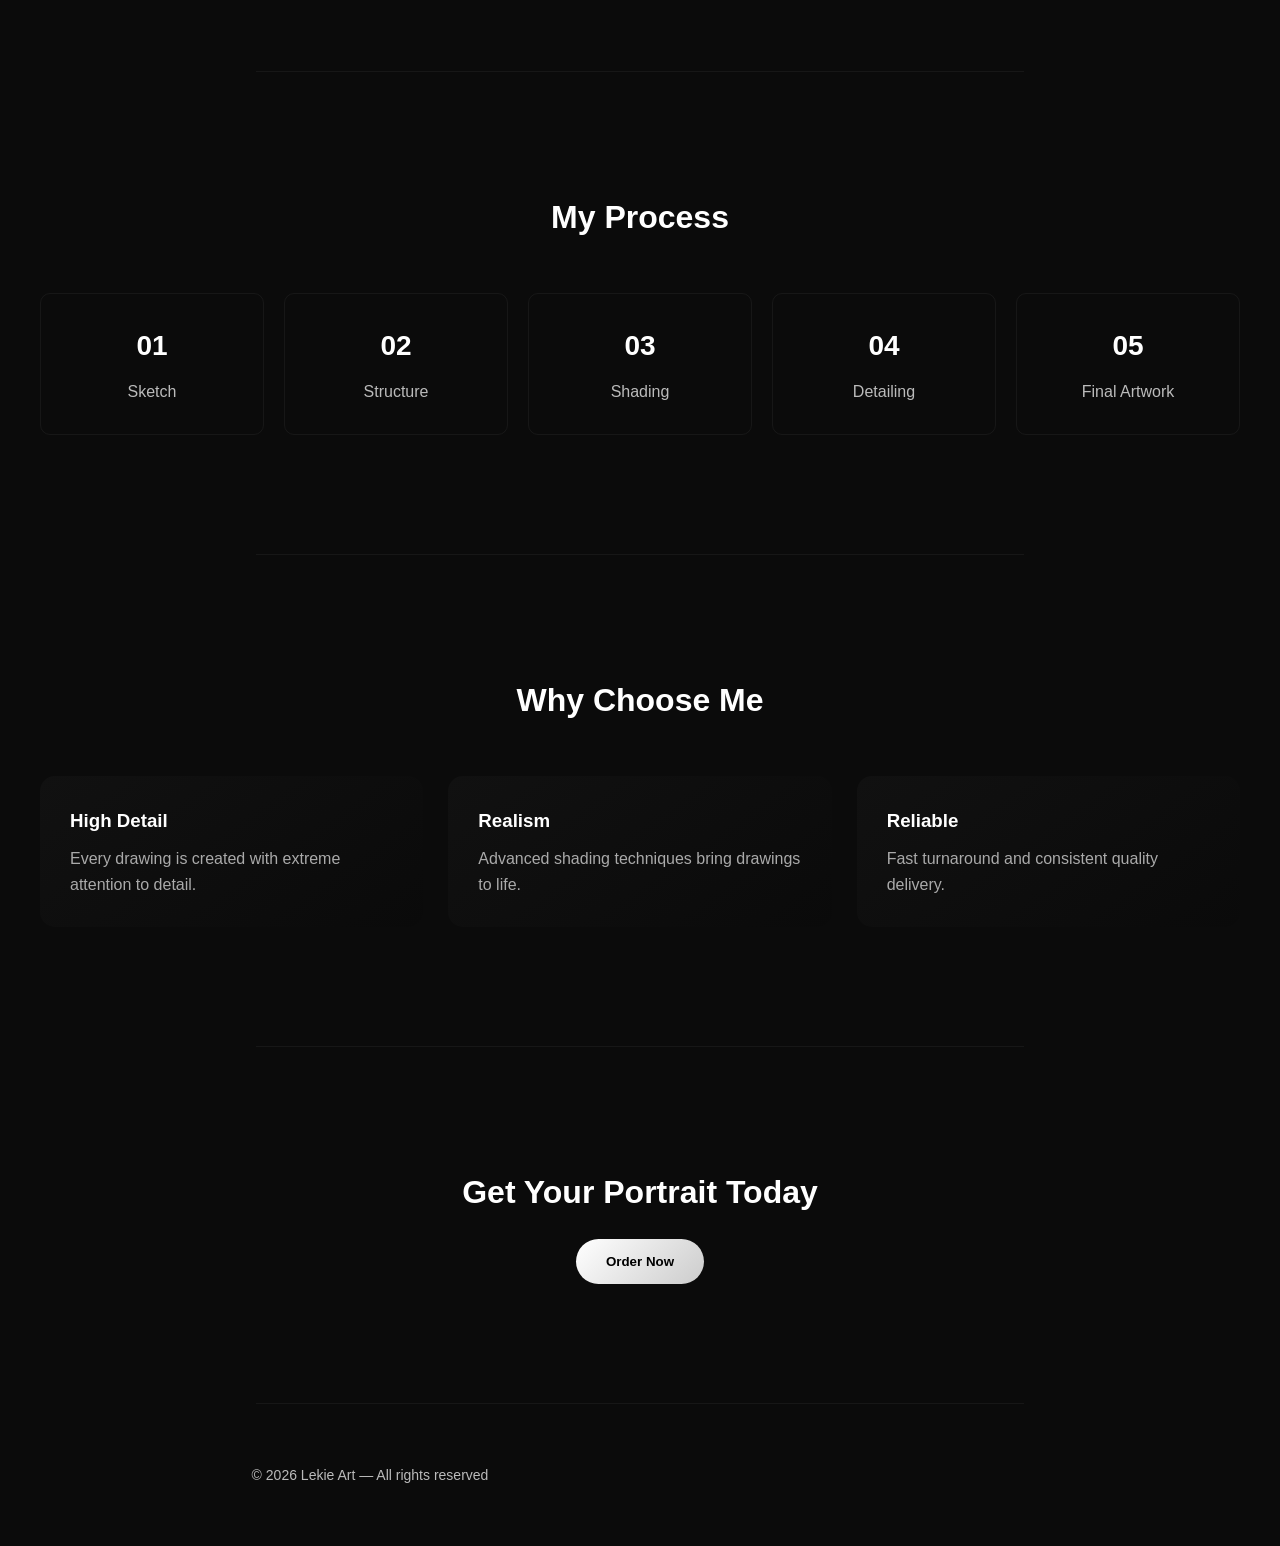
==== commit 5f586a47: "Update index.html" ====
--- a/index.html
+++ b/index.html
@@ -16,40 +16,106 @@
 </section>
 
 <!-- FEATURED WORK -->
-<section class="fade">
-  <h2>Featured Works</h2>
+<section class="section featured fade">
+
+  <div class="section-header">
+    <h2>Featured Works</h2>
+    <p>Some of my best hyper-realistic pencil drawings</p>
+  </div>
 
   <div class="grid">
     <img src="assets/images/artworks/art1.jpg">
     <img src="assets/images/artworks/art2.jpg">
     <img src="assets/images/artworks/art3.jpg">
   </div>
+
 </section>
 
+
 <!-- ABOUT -->
-<section class="fade">
-  <h2>About Me</h2>
-  <p>
-    I specialize in creating hyper-realistic pencil drawings that capture
-    emotion, detail, and life. Every piece is carefully crafted to reflect
-    depth and realism.
-  </p>
+<section class="section about fade">
+
+  <div class="about-container">
+
+    <div class="about-text">
+      <h2>About Me</h2>
+      <p>
+        I specialize in creating hyper-realistic pencil drawings that capture
+        emotion, detail, and life. Every piece is carefully crafted to reflect
+        depth, texture, and realism.
+      </p>
+    </div>
+
+  </div>
+
 </section>
 
+
 <!-- PROCESS -->
-<section class="fade">
-  <h2>My Process</h2>
-  <p>Sketch → Structure → Shading → Detailing → Final Artwork</p>
+<section class="section process fade">
+
+  <div class="section-header">
+    <h2>My Process</h2>
+  </div>
+
+  <div class="process-grid">
+
+    <div class="step">
+      <span>01</span>
+      <p>Sketch</p>
+    </div>
+
+    <div class="step">
+      <span>02</span>
+      <p>Structure</p>
+    </div>
+
+    <div class="step">
+      <span>03</span>
+      <p>Shading</p>
+    </div>
+
+    <div class="step">
+      <span>04</span>
+      <p>Detailing</p>
+    </div>
+
+    <div class="step">
+      <span>05</span>
+      <p>Final Artwork</p>
+    </div>
+
+  </div>
+
 </section>
 
+
 <!-- WHY CHOOSE ME -->
-<section class="fade">
-  <h2>Why Choose Me</h2>
-  <ul>
-    <li>High attention to detail</li>
-    <li>Realistic shading techniques</li>
-    <li>Fast and reliable delivery</li>
-  </ul>
+<section class="section why fade">
+
+  <div class="section-header">
+    <h2>Why Choose Me</h2>
+  </div>
+
+  <div class="why-grid">
+
+    <div class="why-card">
+      <h3>High Detail</h3>
+      <p>Every drawing is created with extreme attention to detail.</p>
+    </div>
+
+    <div class="why-card">
+      <h3>Realism</h3>
+      <p>Advanced shading techniques bring drawings to life.</p>
+    </div>
+
+    <div class="why-card">
+      <h3>Reliable</h3>
+      <p>Fast turnaround and consistent quality delivery.</p>
+    </div>
+
+  </div>
+
 </section>
 
 <!-- CTA -->
--- a/assets/css/style.css
+++ b/assets/css/style.css
@@ -1,34 +1,79 @@
+/* RESET */
 *{
   margin:0;
   padding:0;
   box-sizing:border-box;
 }
 
+html{
+  scroll-behavior:smooth;
+}
+
 body{
-  font-family: 'Segoe UI', sans-serif;
+  font-family:'Segoe UI', sans-serif;
   background:#0b0b0b;
   color:#fff;
+  overflow-x:hidden;
+  line-height:1.6;
+}
+
+/* GLOBAL TYPOGRAPHY */
+h1{
+  font-size:60px;
+  font-weight:700;
+  letter-spacing:2px;
+}
+
+h2{
+  font-size:32px;
+  margin-bottom:20px;
+}
+
+p{
+  color:#bbb;
+  max-width:700px;
 }
 
 /* HEADER */
 .header{
   display:flex;
   justify-content:space-between;
+  align-items:center;
   padding:20px 40px;
-  position:sticky;
+  position:fixed;
+  width:100%;
   top:0;
-  background:rgba(0,0,0,0.8);
-  backdrop-filter: blur(10px);
+  background:rgba(0,0,0,0.5);
+  backdrop-filter:blur(15px);
+  z-index:1000;
+  transition:0.4s;
+}
+
+.header.scrolled{
+  background:#000;
 }
 
 .logo{
   font-weight:600;
+  letter-spacing:1px;
 }
 
 nav a{
-  margin-left:20px;
+  margin-left:25px;
   text-decoration:none;
   color:#aaa;
+  position:relative;
+  transition:0.3s;
+}
+
+nav a::after{
+  content:"";
+  position:absolute;
+  bottom:-5px;
+  left:0;
+  width:0%;
+  height:2px;
+  background:#fff;
   transition:0.3s;
 }
 
@@ -36,47 +81,118 @@
   color:#fff;
 }
 
+nav a:hover::after{
+  width:100%;
+}
+
 /* HERO */
 .hero{
-  height:90vh;
+  height:100vh;
   display:flex;
   flex-direction:column;
   justify-content:center;
   align-items:center;
   text-align:center;
-}
-
-.hero h1{
-  font-size:50px;
-}
-
-.fade{
-  opacity:0;
-  transform:translateY(40px);
-  transition:0.6s;
-}
-
-.fade.show{
-  opacity:1;
-  transform:translateY(0);
+  padding:0 20px;
+
+  background:
+    radial-gradient(circle at center, rgba(255,255,255,0.05), transparent),
+    linear-gradient(to bottom, #0b0b0b, #000);
+}
+
+.hero p{
+  margin-top:15px;
+  font-size:18px;
+}
+
+/* SECTIONS */
+section{
+  padding:120px 40px;
+  position:relative;
+}
+
+/* SECTION DIVIDER LINE */
+section::after{
+  content:"";
+  position:absolute;
+  bottom:0;
+  left:50%;
+  transform:translateX(-50%);
+  width:60%;
+  height:1px;
+  background:rgba(255,255,255,0.05);
 }
 
 /* GRID */
 .grid{
   display:grid;
   grid-template-columns:repeat(auto-fit,minmax(250px,1fr));
-  gap:20px;
-  padding:40px;
-}
-
-.art img{
+  gap:30px;
+  margin-top:30px;
+}
+
+/* IMAGE CARD */
+.grid img{
   width:100%;
-  border-radius:10px;
-  transition:0.4s;
-}
-
-.art img:hover{
-  transform:scale(1.07);
+  border-radius:14px;
+  transition:0.5s;
+  cursor:pointer;
+  filter:brightness(0.9);
+}
+
+.grid img:hover{
+  transform:scale(1.08) rotate(1deg);
+  filter:brightness(1);
+  box-shadow:
+    0 10px 30px rgba(255,255,255,0.08),
+    0 30px 60px rgba(0,0,0,0.6);
+}
+
+/* LIST (WHY CHOOSE ME) */
+ul{
+  margin-top:20px;
+  padding-left:20px;
+}
+
+ul li{
+  margin-bottom:10px;
+  color:#ccc;
+}
+
+/* BUTTON */
+button{
+  padding:15px 30px;
+  background:linear-gradient(135deg,#fff,#ccc);
+  color:#000;
+  border:none;
+  border-radius:40px;
+  cursor:pointer;
+  transition:0.3s;
+  font-weight:600;
+}
+
+button:hover{
+  transform:translateY(-4px) scale(1.03);
+  box-shadow:
+    0 10px 20px rgba(255,255,255,0.2),
+    0 20px 40px rgba(0,0,0,0.5);
+}
+
+/* CTA SECTION */
+section:last-of-type{
+  text-align:center;
+}
+
+/* FADE ANIMATION */
+.fade{
+  opacity:0;
+  transform:translateY(80px) scale(0.95);
+  transition:1s ease;
+}
+
+.fade.show{
+  opacity:1;
+  transform:translateY(0) scale(1);
 }
 
 /* MODAL */
@@ -90,25 +206,139 @@
   justify-content:center;
   align-items:center;
   background:rgba(0,0,0,0.9);
+  backdrop-filter:blur(12px);
 }
 
 .modal img{
   max-width:90%;
-}
-
-/* FORM */
-form{
-  padding:40px;
-}
-
-select,button{
-  padding:10px;
-  margin-top:10px;
+  border-radius:12px;
+  animation:zoom 0.4s ease;
+}
+
+@keyframes zoom{
+  from{
+    transform:scale(0.6);
+    opacity:0;
+  }
+  to{
+    transform:scale(1);
+    opacity:1;
+  }
 }
 
 /* FOOTER */
 .footer{
   text-align:center;
-  padding:20px;
+  padding:60px 20px;
   color:#777;
-}
+  font-size:14px;
+}
+
+/* RESPONSIVE */
+@media(max-width:768px){
+
+  h1{
+    font-size:38px;
+  }
+
+  h2{
+    font-size:26px;
+  }
+
+  .header{
+    padding:15px 20px;
+  }
+
+  nav a{
+    margin-left:10px;
+    font-size:14px;
+  }
+
+  section{
+    padding:80px 20px;
+  }
+}
+/* SECTION BASE */
+.section{
+  padding:120px 40px;
+}
+
+/* HEADER */
+.section-header{
+  text-align:center;
+  margin-bottom:50px;
+}
+
+.section-header p{
+  margin:auto;
+  color:#888;
+}
+
+/* ABOUT */
+.about-container{
+  max-width:900px;
+  margin:auto;
+  text-align:center;
+}
+
+.about-text p{
+  margin-top:15px;
+  font-size:18px;
+}
+
+/* PROCESS */
+.process-grid{
+  display:grid;
+  grid-template-columns:repeat(auto-fit,minmax(120px,1fr));
+  gap:20px;
+  margin-top:40px;
+}
+
+.step{
+  text-align:center;
+  padding:30px;
+  border:1px solid rgba(255,255,255,0.05);
+  border-radius:10px;
+  transition:0.3s;
+}
+
+.step span{
+  font-size:28px;
+  font-weight:bold;
+  display:block;
+  margin-bottom:10px;
+  color:#fff;
+}
+
+.step:hover{
+  transform:translateY(-10px);
+  background:rgba(255,255,255,0.03);
+}
+
+/* WHY SECTION */
+.why-grid{
+  display:grid;
+  grid-template-columns:repeat(auto-fit,minmax(250px,1fr));
+  gap:25px;
+  margin-top:40px;
+}
+
+.why-card{
+  padding:30px;
+  border-radius:15px;
+  background:linear-gradient(145deg,#111,#0a0a0a);
+  transition:0.4s;
+}
+
+.why-card h3{
+  margin-bottom:10px;
+}
+
+.why-card p{
+  color:#aaa;
+}
+
+.why-card:hover{
+  transform:translateY(-10px);
+  box-shadow:0 20px 40px rgba(0,0,0,0.6);
+}
